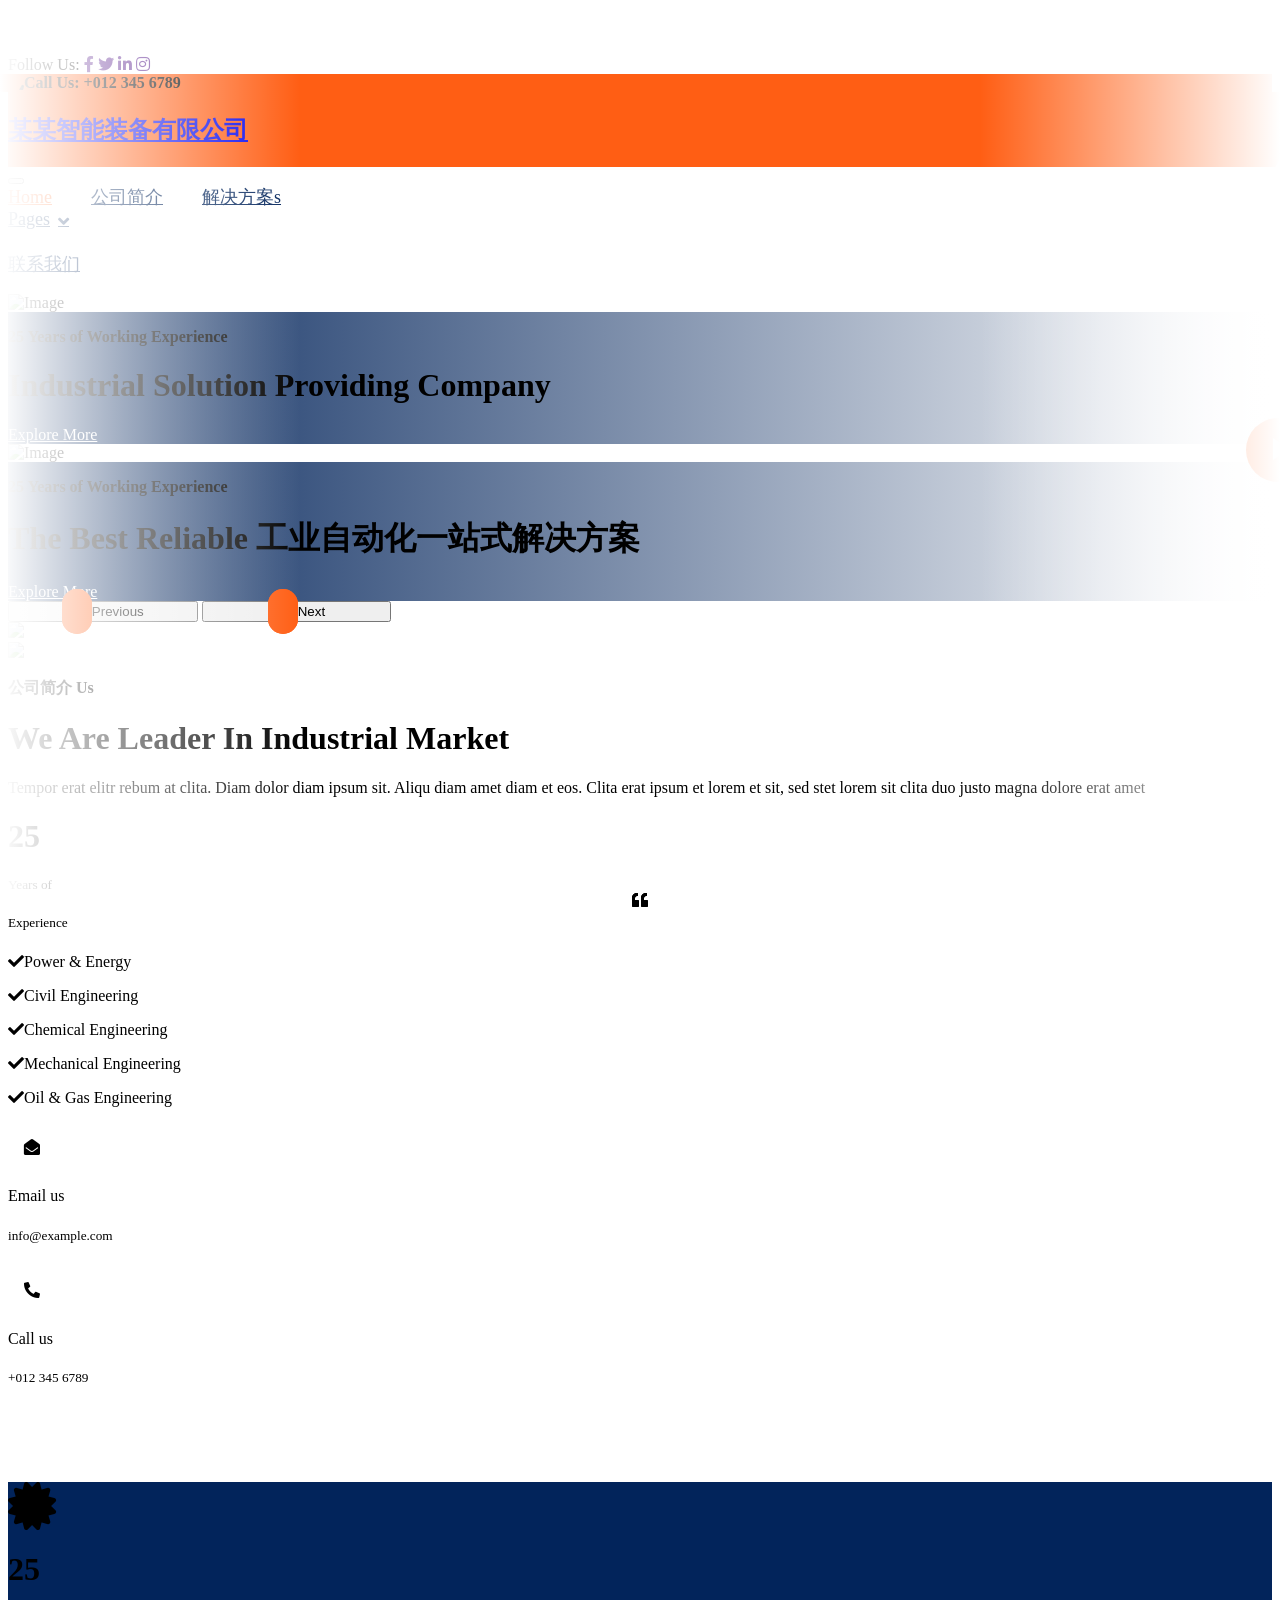
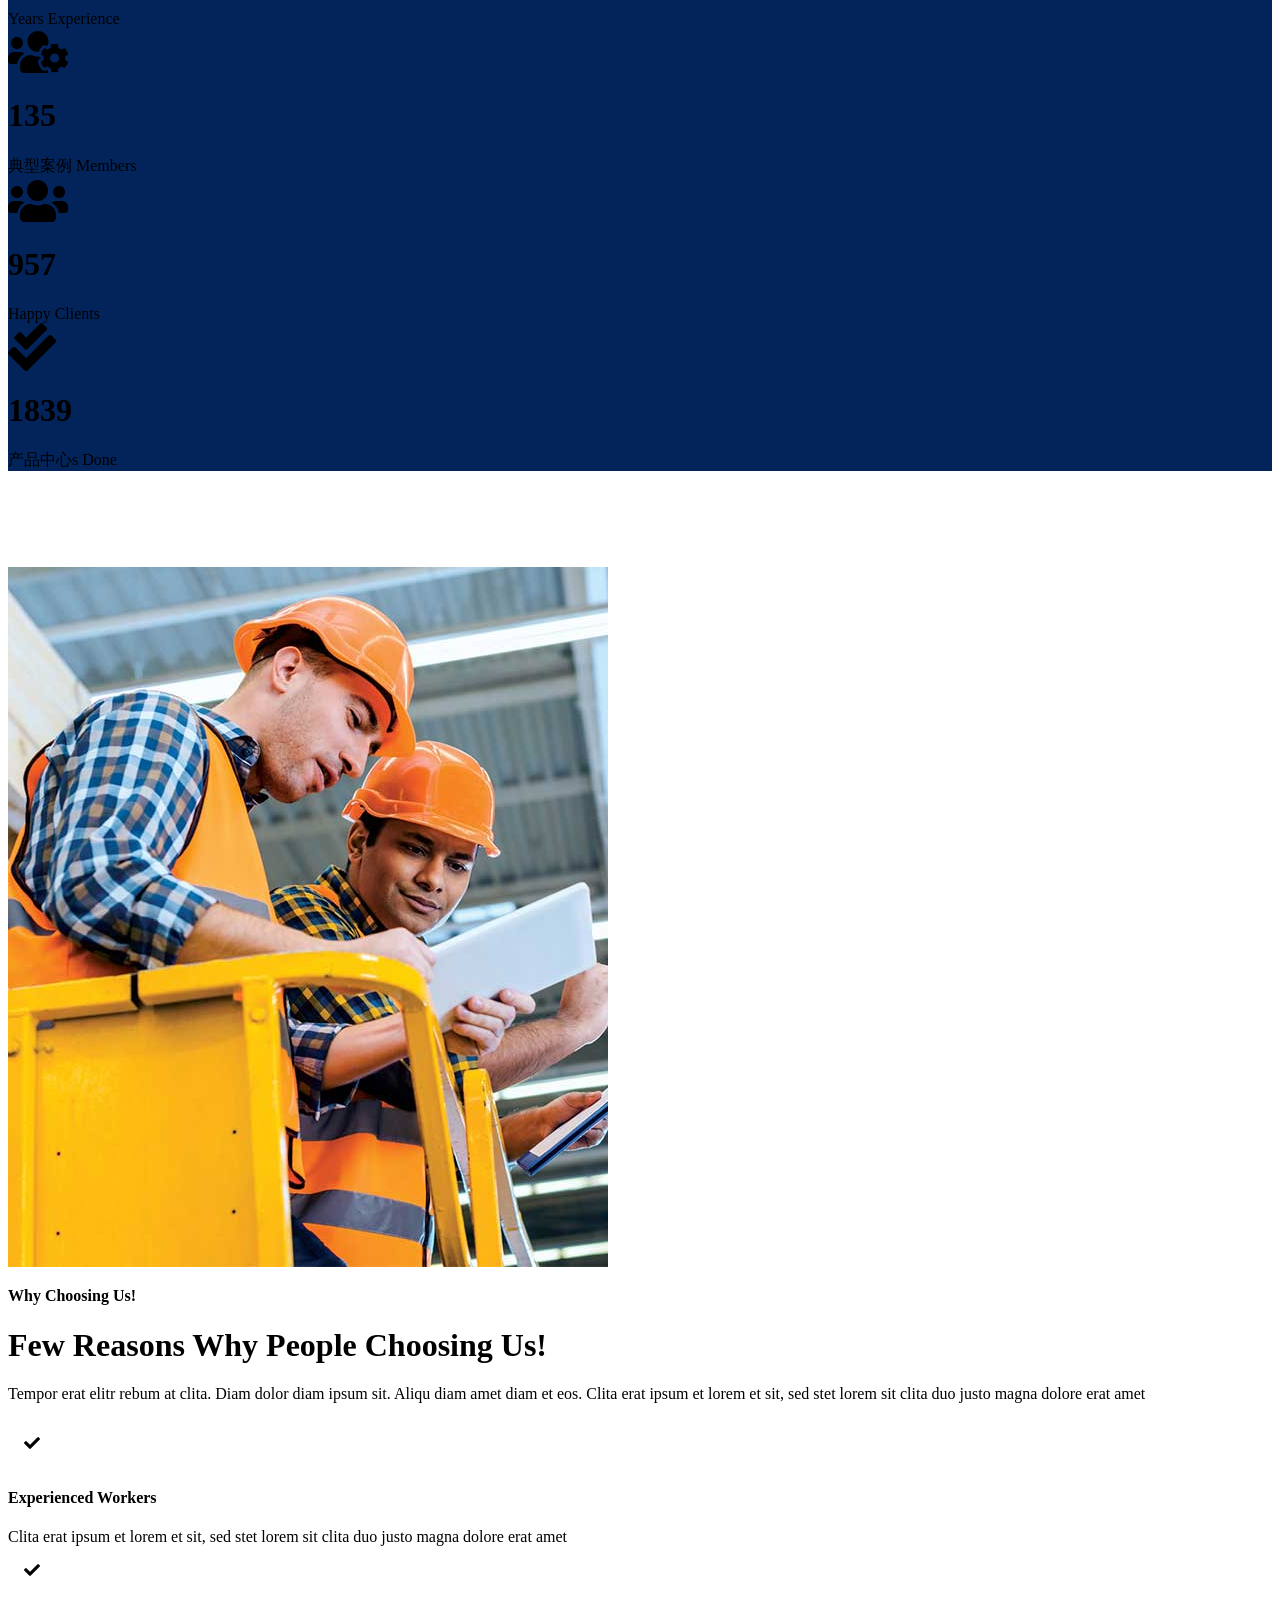
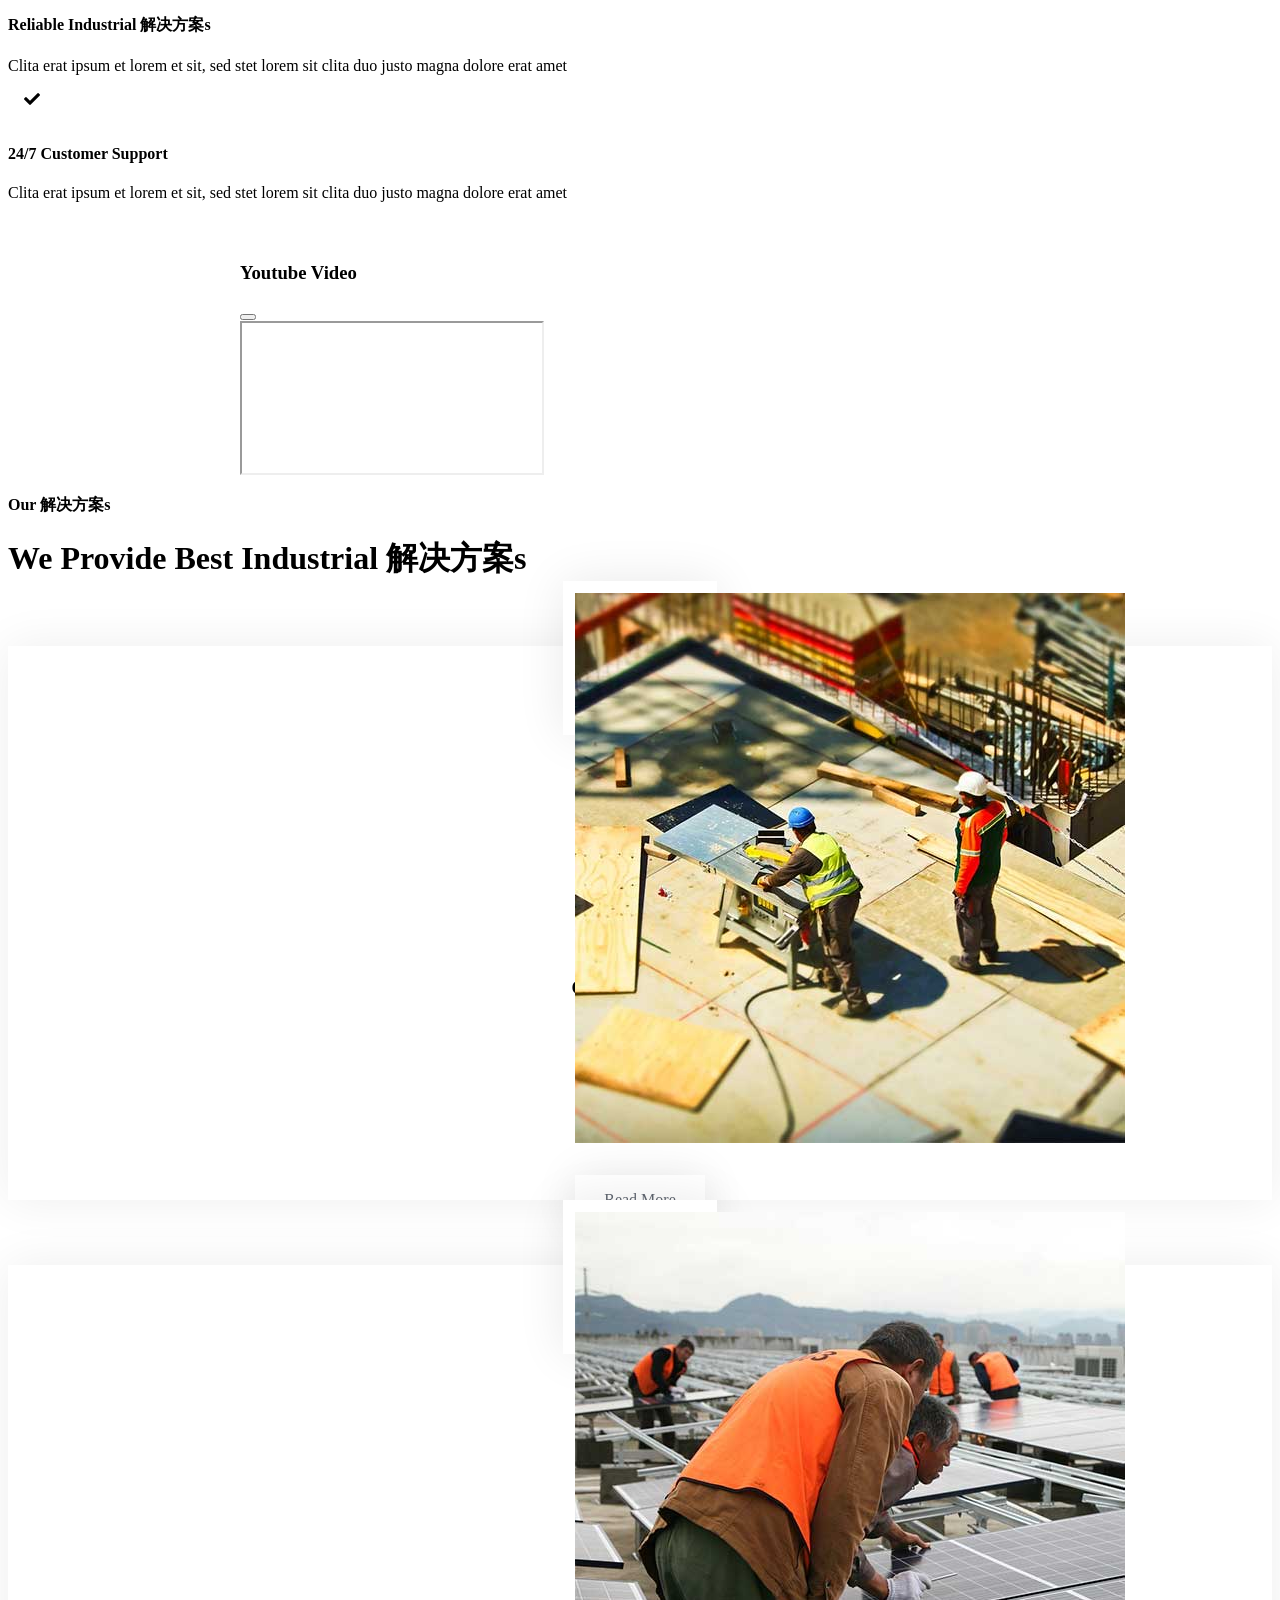
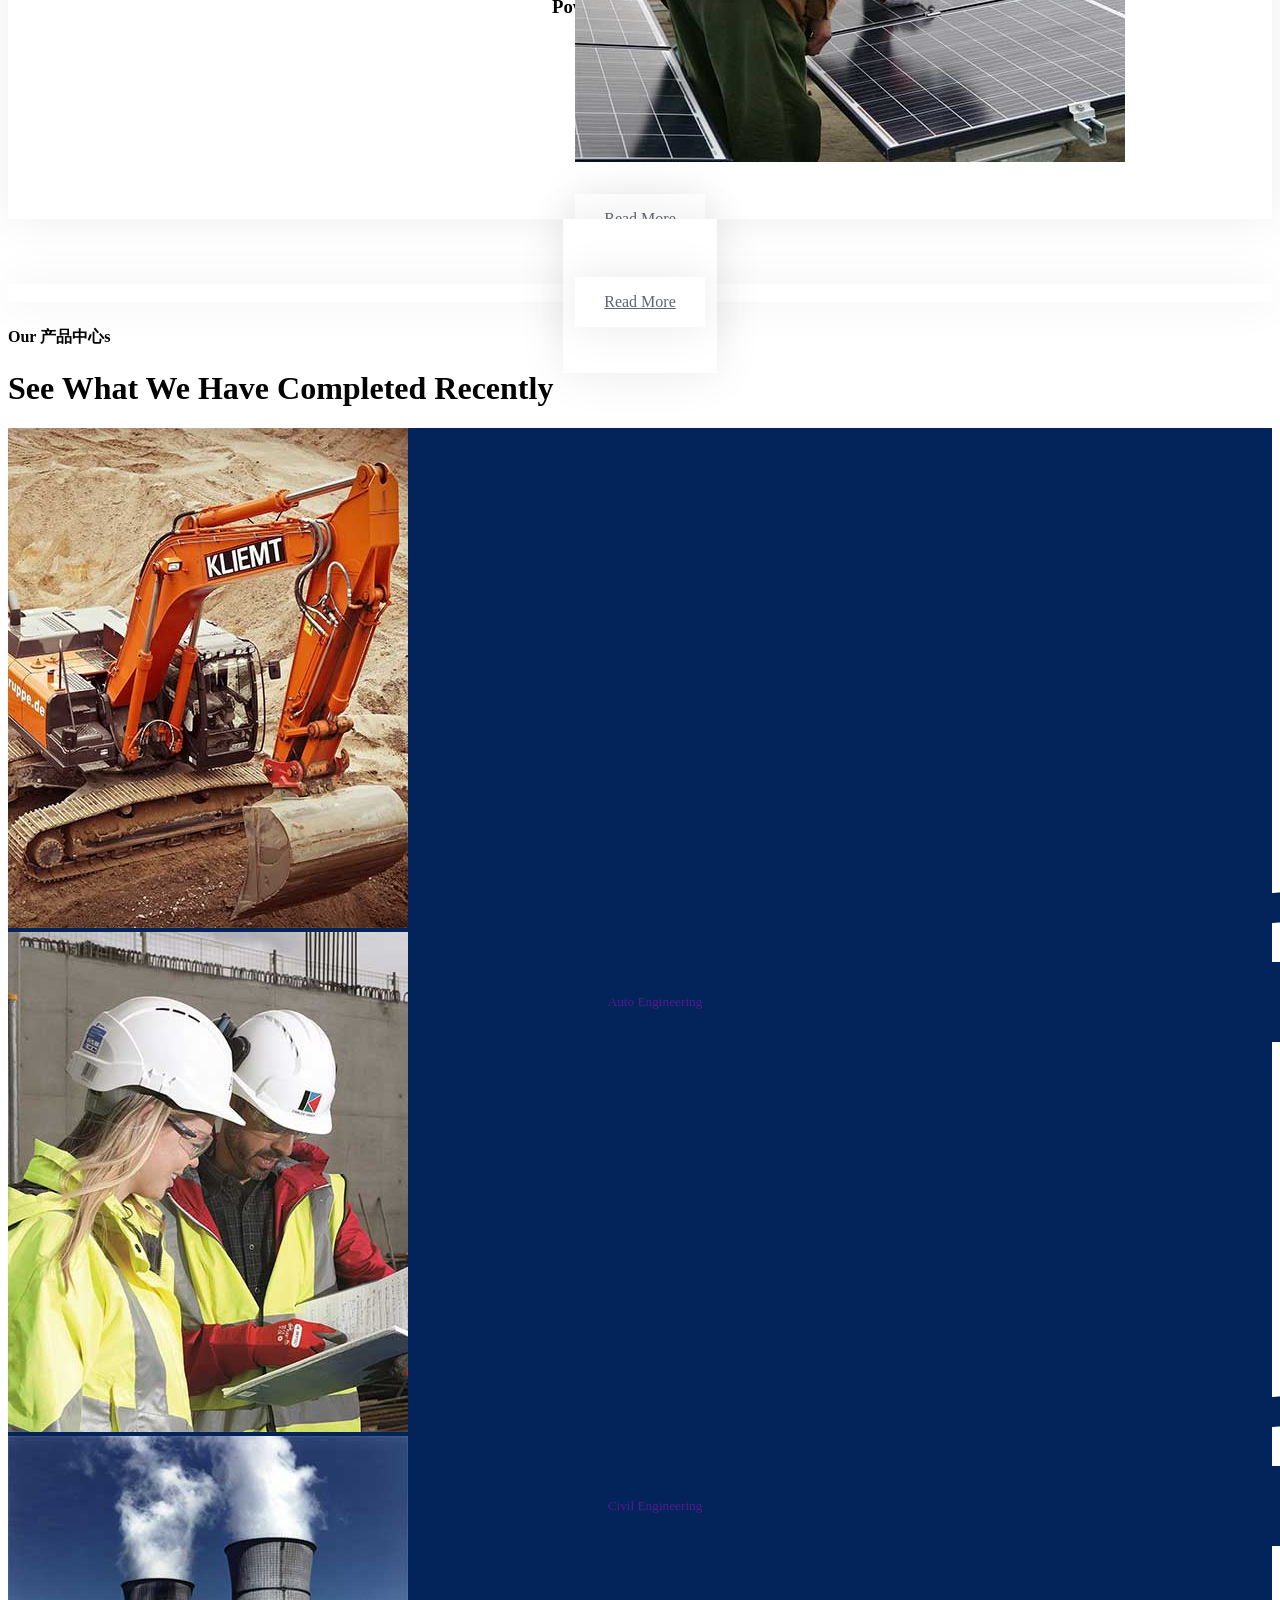
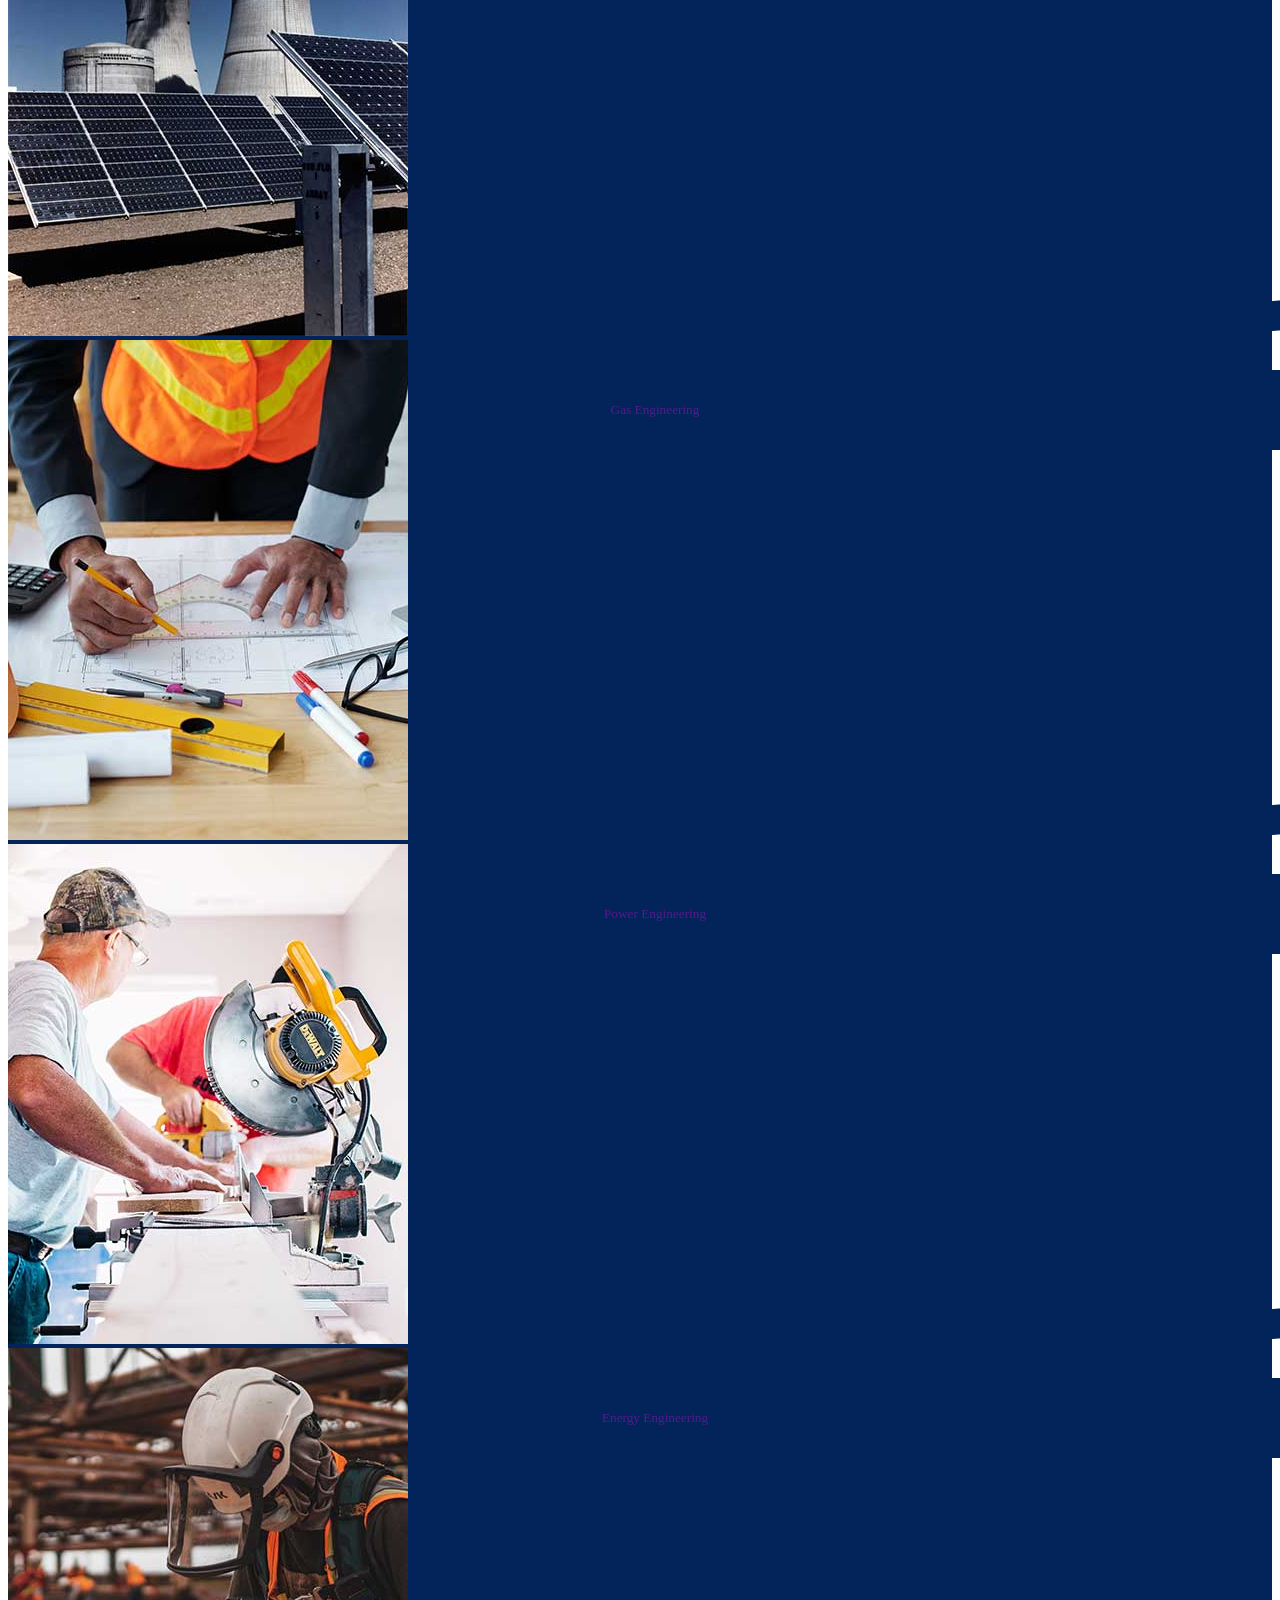
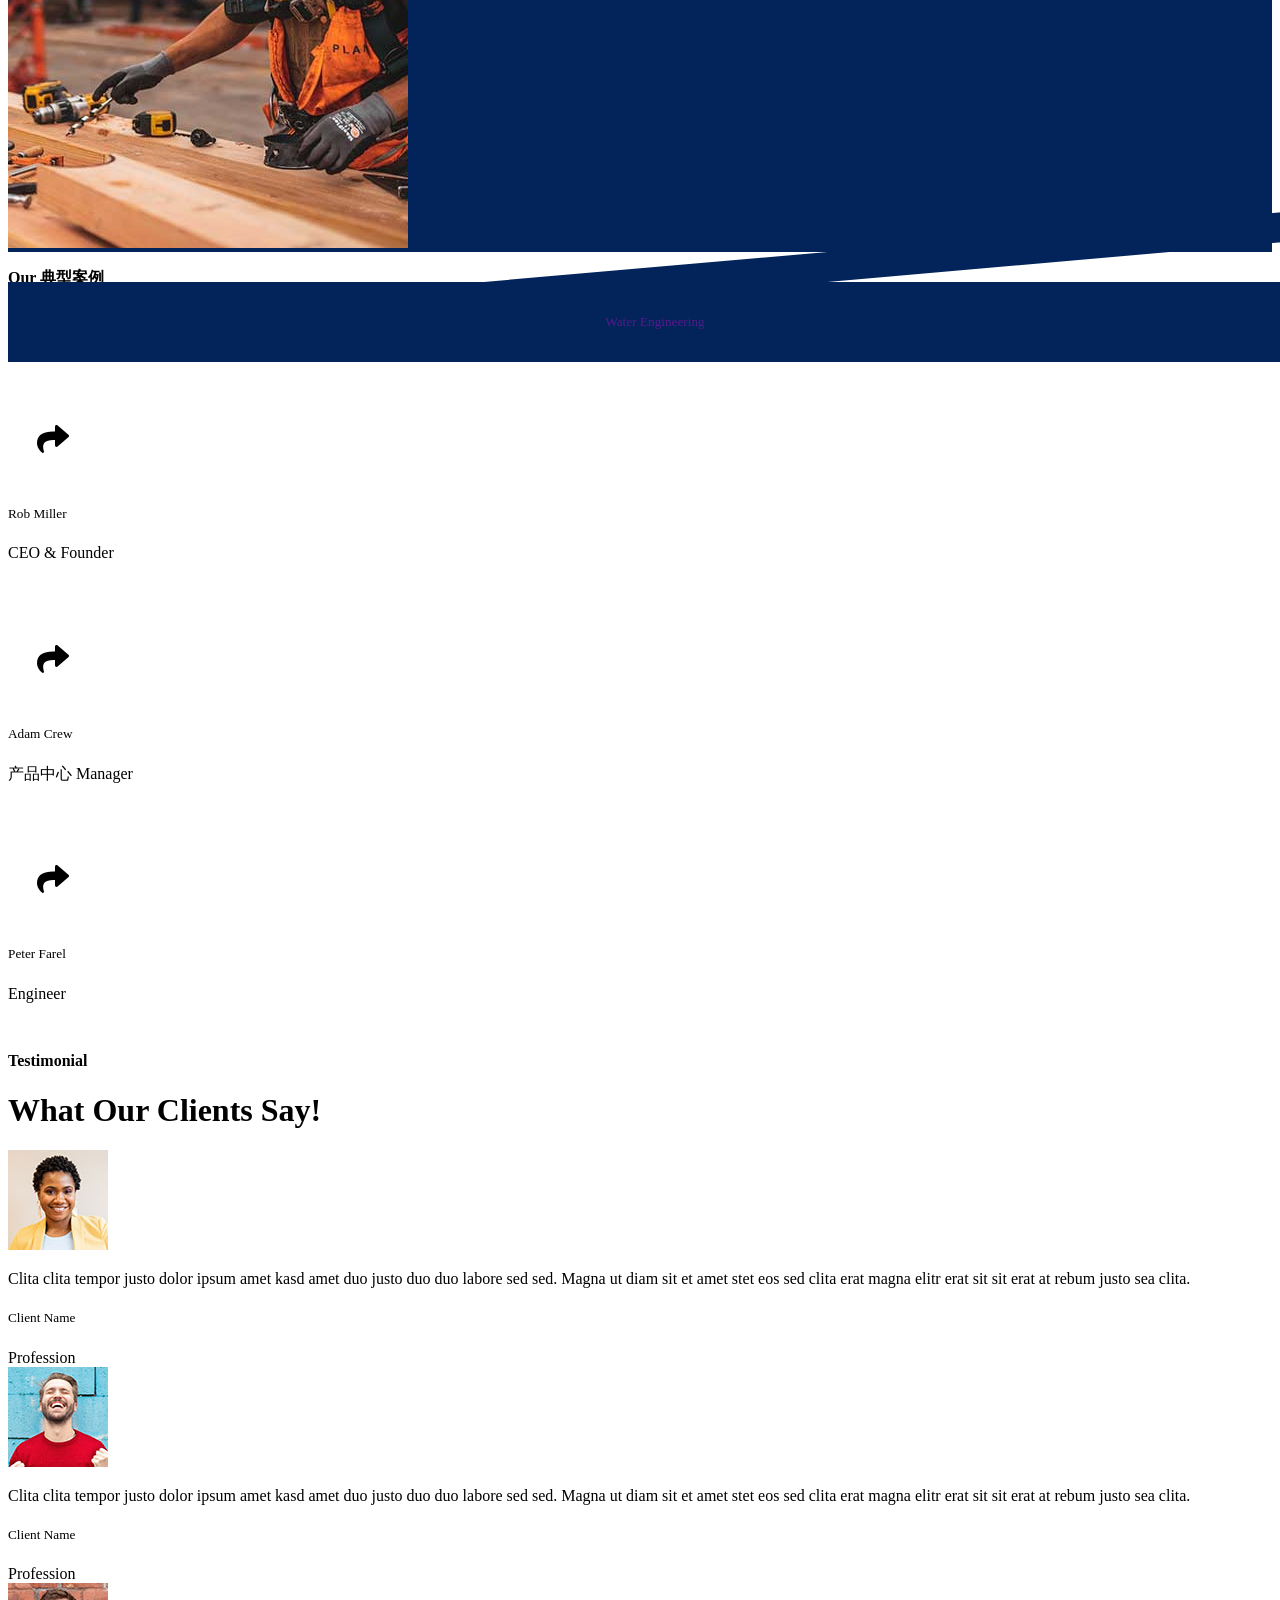
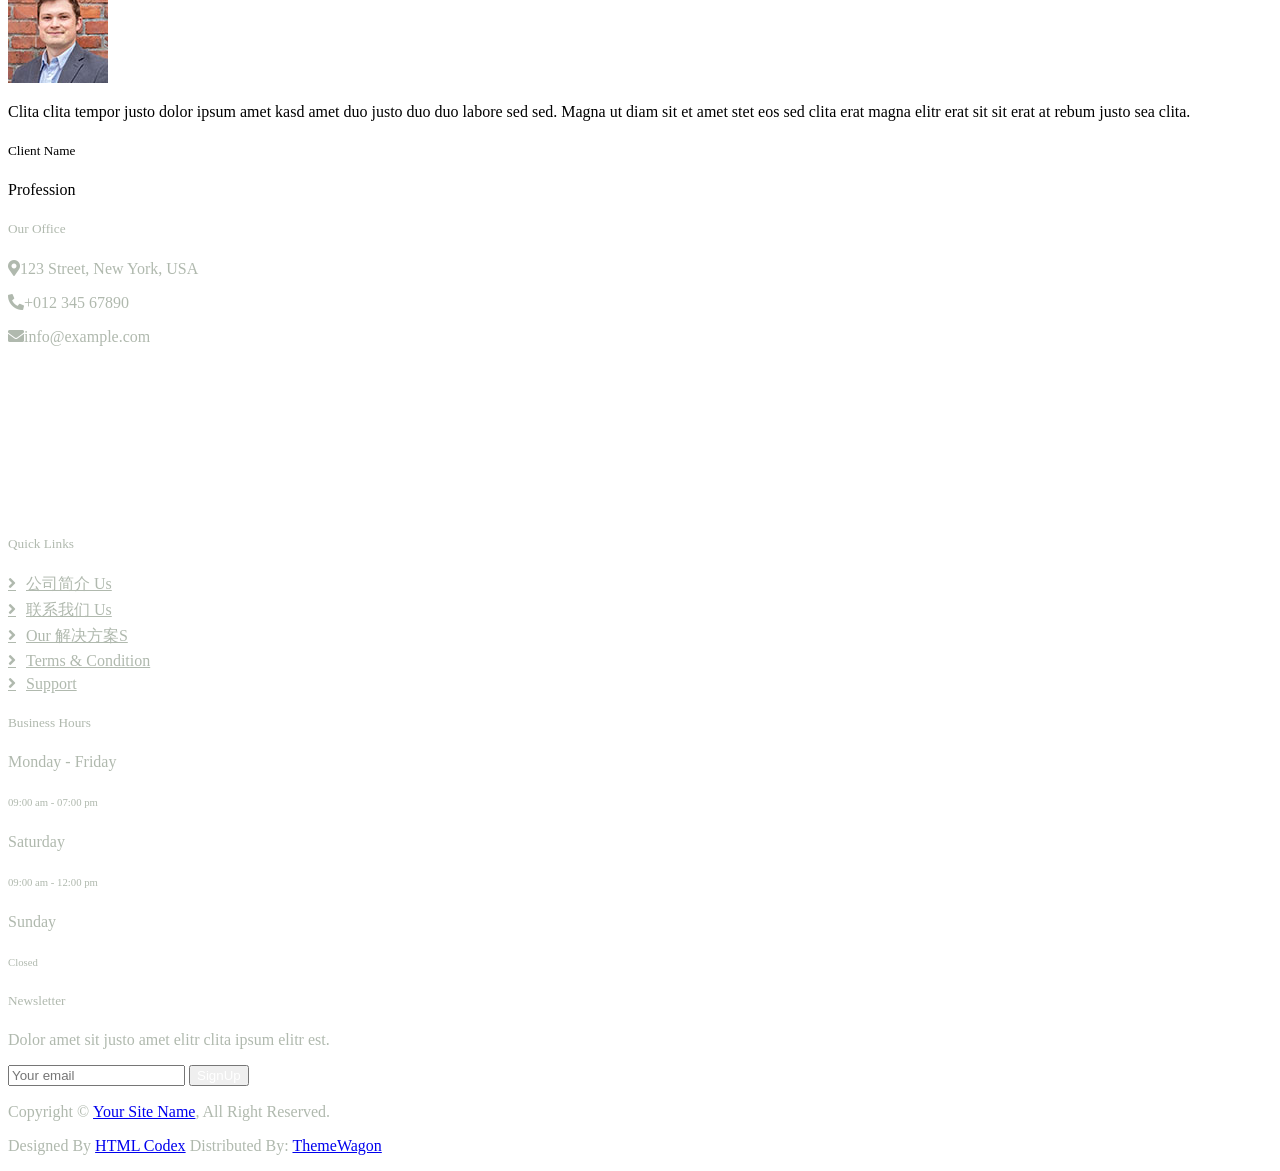
==== index.html @ e623e1fd "commit" ====
<!DOCTYPE html>
<html lang="en">

<head>
    <meta charset="utf-8">
    <title>某某智能装备有限公司 - Industrial HTML Template</title>
    <meta content="width=device-width, initial-scale=1.0" name="viewport">
    <meta content="" name="keywords">
    <meta content="" name="description">

    <!-- Favicon -->
    <link href="img/favicon.ico" rel="icon">

    <!-- Google Web Fonts -->
    <link rel="preconnect" href="https://fonts.googleapis.com">
    <link rel="preconnect" href="https://fonts.gstatic.com" crossorigin>
    <link
        href="https://fonts.googleapis.com/css2?family=Open+Sans:wght@400;500;600&family=Rubik:wght@500;600;700&display=swap"
        rel="stylesheet">

    <!-- Icon Font Stylesheet -->
    <link href="https://cdnjs.cloudflare.com/ajax/libs/font-awesome/5.10.0/css/all.min.css" rel="stylesheet">
    <link href="https://cdn.jsdelivr.net/npm/bootstrap-icons@1.4.1/font/bootstrap-icons.css" rel="stylesheet">

    <!-- Libraries Stylesheet -->
    <link href="lib/animate/animate.min.css" rel="stylesheet">
    <link href="lib/owlcarousel/assets/owl.carousel.min.css" rel="stylesheet">

    <!-- Customized Bootstrap Stylesheet -->
    <link href="css/bootstrap.min.css" rel="stylesheet">

    <!-- Template Stylesheet -->
    <link href="css/style.css" rel="stylesheet">
</head>

<body>
    <!-- Spinner Start -->
    <div id="spinner"
        class="show bg-white position-fixed translate-middle w-100 vh-100 top-50 start-50 d-flex align-items-center justify-content-center">
        <div class="spinner-border text-primary" role="status" style="width: 3rem; height: 3rem;"></div>
    </div>
    <!-- Spinner End -->


    <!-- Topbar Start -->
    <div class="container-fluid bg-dark px-0">
        <div class="row g-0 d-none d-lg-flex">
            <div class="col-lg-6 ps-5 text-start">
                <div class="h-100 d-inline-flex align-items-center text-white">
                    <span>Follow Us:</span>
                    <a class="btn btn-link text-light" href=""><i class="fab fa-facebook-f"></i></a>
                    <a class="btn btn-link text-light" href=""><i class="fab fa-twitter"></i></a>
                    <a class="btn btn-link text-light" href=""><i class="fab fa-linkedin-in"></i></a>
                    <a class="btn btn-link text-light" href=""><i class="fab fa-instagram"></i></a>
                </div>
            </div>
            <div class="col-lg-6 text-end">
                <div class="h-100 topbar-right d-inline-flex align-items-center text-white py-2 px-5">
                    <span class="fs-5 fw-bold me-2"><i class="fa fa-phone-alt me-2"></i>Call Us:</span>
                    <span class="fs-5 fw-bold">+012 345 6789</span>
                </div>
            </div>
        </div>
    </div>
    <!-- Topbar End -->


    <!-- Navbar Start -->
    <nav class="navbar navbar-expand-lg bg-white navbar-light sticky-top py-0 pe-5">
        <a href="index.html" class="navbar-brand ps-5 me-0">
            <h1 class="text-white m-0">某某智能装备有限公司</h1>
        </a>
        <button type="button" class="navbar-toggler me-0" data-bs-toggle="collapse" data-bs-target="#navbarCollapse">
            <span class="navbar-toggler-icon"></span>
        </button>
        <div class="collapse navbar-collapse" id="navbarCollapse">
            <div class="navbar-nav ms-auto p-4 p-lg-0">
                <a href="index.html" class="nav-item nav-link active">Home</a>
                <a href="about.html" class="nav-item nav-link">公司简介</a>
                <a href="service.html" class="nav-item nav-link">解决方案s</a>
                <div class="nav-item dropdown">
                    <a href="#" class="nav-link dropdown-toggle" data-bs-toggle="dropdown">Pages</a>
                    <div class="dropdown-menu bg-light m-0">
                        <a href="project.html" class="dropdown-item">产品中心s</a>
                        <a href="feature.html" class="dropdown-item">企业文化s</a>
                        <a href="team.html" class="dropdown-item">Our 典型案例</a>
                        <a href="testimonial.html" class="dropdown-item">Testimonial</a>
                        <a href="404.html" class="dropdown-item">404 Page</a>
                    </div>
                </div>
                <a href="contact.html" class="nav-item nav-link">联系我们</a>
            </div>
            <a href="" class="btn btn-primary px-3 d-none d-lg-block">Get A Quote</a>
        </div>
    </nav>
    <!-- Navbar End -->


    <!-- Carousel Start -->
    <div class="container-fluid px-0 mb-5">
        <div id="header-carousel" class="carousel slide" data-bs-ride="carousel">
            <div class="carousel-inner">
                <div class="carousel-item active">
                    <img class="w-100" src="img/carousel-1.jpg" alt="Image">
                    <div class="carousel-caption">
                        <div class="container">
                            <div class="row justify-content-center">
                                <div class="col-lg-10 text-start">
                                    <p class="fs-5 fw-medium text-primary text-uppercase animated slideInRight">25 Years
                                        of Working Experience</p>
                                    <h1 class="display-1 text-white mb-5 animated slideInRight">Industrial Solution
                                        Providing Company</h1>
                                    <a href="" class="btn btn-primary py-3 px-5 animated slideInRight">Explore More</a>
                                </div>
                            </div>
                        </div>
                    </div>
                </div>
                <div class="carousel-item">
                    <img class="w-100" src="img/carousel-2.jpg" alt="Image">
                    <div class="carousel-caption">
                        <div class="container">
                            <div class="row justify-content-center">
                                <div class="col-lg-10 text-start">
                                    <p class="fs-5 fw-medium text-primary text-uppercase animated slideInRight">25 Years
                                        of Working Experience</p>
                                    <h1 class="display-1 text-white mb-5 animated slideInRight">The Best Reliable
                                        工业自动化一站式解决方案</h1>
                                    <a href="" class="btn btn-primary py-3 px-5 animated slideInRight">Explore More</a>
                                </div>
                            </div>
                        </div>
                    </div>
                </div>
            </div>
            <button class="carousel-control-prev" type="button" data-bs-target="#header-carousel" data-bs-slide="prev">
                <span class="carousel-control-prev-icon" aria-hidden="true"></span>
                <span class="visually-hidden">Previous</span>
            </button>
            <button class="carousel-control-next" type="button" data-bs-target="#header-carousel" data-bs-slide="next">
                <span class="carousel-control-next-icon" aria-hidden="true"></span>
                <span class="visually-hidden">Next</span>
            </button>
        </div>
    </div>
    <!-- Carousel End -->


    <!-- 公司简介 Start -->
    <div class="container-xxl py-5">
        <div class="container">
            <div class="row g-5">
                <div class="col-lg-6">
                    <div class="row gx-3 h-100">
                        <div class="col-6 align-self-start wow fadeInUp" data-wow-delay="0.1s">
                            <img class="img-fluid" src="img/about-1.jpg">
                        </div>
                        <div class="col-6 align-self-end wow fadeInDown" data-wow-delay="0.1s">
                            <img class="img-fluid" src="img/about-2.jpg">
                        </div>
                    </div>
                </div>
                <div class="col-lg-6 wow fadeIn" data-wow-delay="0.5s">
                    <p class="fw-medium text-uppercase text-primary mb-2">公司简介 Us</p>
                    <h1 class="display-5 mb-4">We Are Leader In Industrial Market</h1>
                    <p class="mb-4">Tempor erat elitr rebum at clita. Diam dolor diam ipsum sit. Aliqu diam amet diam et
                        eos. Clita erat ipsum et lorem et sit, sed stet lorem sit clita duo justo magna dolore erat amet
                    </p>
                    <div class="d-flex align-items-center mb-4">
                        <div class="flex-shrink-0 bg-primary p-4">
                            <h1 class="display-2">25</h1>
                            <h5 class="text-white">Years of</h5>
                            <h5 class="text-white">Experience</h5>
                        </div>
                        <div class="ms-4">
                            <p><i class="fa fa-check text-primary me-2"></i>Power & Energy</p>
                            <p><i class="fa fa-check text-primary me-2"></i>Civil Engineering</p>
                            <p><i class="fa fa-check text-primary me-2"></i>Chemical Engineering</p>
                            <p><i class="fa fa-check text-primary me-2"></i>Mechanical Engineering</p>
                            <p class="mb-0"><i class="fa fa-check text-primary me-2"></i>Oil & Gas Engineering</p>
                        </div>
                    </div>
                    <div class="row pt-2">
                        <div class="col-sm-6">
                            <div class="d-flex align-items-center">
                                <div class="flex-shrink-0 btn-lg-square rounded-circle bg-primary">
                                    <i class="fa fa-envelope-open text-white"></i>
                                </div>
                                <div class="ms-3">
                                    <p class="mb-2">Email us</p>
                                    <h5 class="mb-0">info@example.com</h5>
                                </div>
                            </div>
                        </div>
                        <div class="col-sm-6">
                            <div class="d-flex align-items-center">
                                <div class="flex-shrink-0 btn-lg-square rounded-circle bg-primary">
                                    <i class="fa fa-phone-alt text-white"></i>
                                </div>
                                <div class="ms-3">
                                    <p class="mb-2">Call us</p>
                                    <h5 class="mb-0">+012 345 6789</h5>
                                </div>
                            </div>
                        </div>
                    </div>
                </div>
            </div>
        </div>
    </div>
    <!-- 公司简介 End -->


    <!-- Facts Start -->
    <div class="container-fluid facts my-5 p-5">
        <div class="row g-5">
            <div class="col-md-6 col-xl-3 wow fadeIn" data-wow-delay="0.1s">
                <div class="text-center border p-5">
                    <i class="fa fa-certificate fa-3x text-white mb-3"></i>
                    <h1 class="display-2 text-primary mb-0" data-toggle="counter-up">25</h1>
                    <span class="fs-5 fw-semi-bold text-white">Years Experience</span>
                </div>
            </div>
            <div class="col-md-6 col-xl-3 wow fadeIn" data-wow-delay="0.3s">
                <div class="text-center border p-5">
                    <i class="fa fa-users-cog fa-3x text-white mb-3"></i>
                    <h1 class="display-2 text-primary mb-0" data-toggle="counter-up">135</h1>
                    <span class="fs-5 fw-semi-bold text-white">典型案例 Members</span>
                </div>
            </div>
            <div class="col-md-6 col-xl-3 wow fadeIn" data-wow-delay="0.5s">
                <div class="text-center border p-5">
                    <i class="fa fa-users fa-3x text-white mb-3"></i>
                    <h1 class="display-2 text-primary mb-0" data-toggle="counter-up">957</h1>
                    <span class="fs-5 fw-semi-bold text-white">Happy Clients</span>
                </div>
            </div>
            <div class="col-md-6 col-xl-3 wow fadeIn" data-wow-delay="0.7s">
                <div class="text-center border p-5">
                    <i class="fa fa-check-double fa-3x text-white mb-3"></i>
                    <h1 class="display-2 text-primary mb-0" data-toggle="counter-up">1839</h1>
                    <span class="fs-5 fw-semi-bold text-white">产品中心s Done</span>
                </div>
            </div>
        </div>
    </div>
    <!-- Facts End -->


    <!-- 企业文化s Start -->
    <div class="container-xxl py-5">
        <div class="container">
            <div class="row g-5 align-items-center">
                <div class="col-lg-6 wow fadeInUp" data-wow-delay="0.1s">
                    <div class="position-relative me-lg-4">
                        <img class="img-fluid w-100" src="img/feature.jpg" alt="">
                        <span
                            class="position-absolute top-50 start-100 translate-middle bg-white rounded-circle d-none d-lg-block"
                            style="width: 120px; height: 120px;"></span>
                        <button type="button" class="btn-play" data-bs-toggle="modal"
                            data-src="https://www.youtube.com/embed/DWRcNpR6Kdc" data-bs-target="#videoModal">
                            <span></span>
                        </button>
                    </div>
                </div>
                <div class="col-lg-6 wow fadeInUp" data-wow-delay="0.5s">
                    <p class="fw-medium text-uppercase text-primary mb-2">Why Choosing Us!</p>
                    <h1 class="display-5 mb-4">Few Reasons Why People Choosing Us!</h1>
                    <p class="mb-4">Tempor erat elitr rebum at clita. Diam dolor diam ipsum sit. Aliqu diam amet diam et
                        eos. Clita erat ipsum et lorem et sit, sed stet lorem sit clita duo justo magna dolore erat amet
                    </p>
                    <div class="row gy-4">
                        <div class="col-12">
                            <div class="d-flex">
                                <div class="flex-shrink-0 btn-lg-square rounded-circle bg-primary">
                                    <i class="fa fa-check text-white"></i>
                                </div>
                                <div class="ms-4">
                                    <h4>Experienced Workers</h4>
                                    <span>Clita erat ipsum et lorem et sit, sed stet lorem sit clita duo justo magna
                                        dolore erat amet</span>
                                </div>
                            </div>
                        </div>
                        <div class="col-12">
                            <div class="d-flex">
                                <div class="flex-shrink-0 btn-lg-square rounded-circle bg-primary">
                                    <i class="fa fa-check text-white"></i>
                                </div>
                                <div class="ms-4">
                                    <h4>Reliable Industrial 解决方案s</h4>
                                    <span>Clita erat ipsum et lorem et sit, sed stet lorem sit clita duo justo magna
                                        dolore erat amet</span>
                                </div>
                            </div>
                        </div>
                        <div class="col-12">
                            <div class="d-flex">
                                <div class="flex-shrink-0 btn-lg-square rounded-circle bg-primary">
                                    <i class="fa fa-check text-white"></i>
                                </div>
                                <div class="ms-4">
                                    <h4>24/7 Customer Support</h4>
                                    <span>Clita erat ipsum et lorem et sit, sed stet lorem sit clita duo justo magna
                                        dolore erat amet</span>
                                </div>
                            </div>
                        </div>
                    </div>
                </div>
            </div>
        </div>
    </div>
    <!-- 企业文化s End -->


    <!-- Video Modal Start -->
    <div class="modal modal-video fade" id="videoModal" tabindex="-1" aria-labelledby="exampleModalLabel"
        aria-hidden="true">
        <div class="modal-dialog">
            <div class="modal-content rounded-0">
                <div class="modal-header">
                    <h3 class="modal-title" id="exampleModalLabel">Youtube Video</h3>
                    <button type="button" class="btn-close" data-bs-dismiss="modal" aria-label="Close"></button>
                </div>
                <div class="modal-body">
                    <!-- 16:9 aspect ratio -->
                    <div class="ratio ratio-16x9">
                        <iframe class="embed-responsive-item" src="" id="video" allowfullscreen
                            allowscriptaccess="always" allow="autoplay"></iframe>
                    </div>
                </div>
            </div>
        </div>
    </div>
    <!-- Video Modal End -->


    <!-- 解决方案 Start -->
    <div class="container-xxl py-5">
        <div class="container">
            <div class="text-center mx-auto pb-4 wow fadeInUp" data-wow-delay="0.1s" style="max-width: 600px;">
                <p class="fw-medium text-uppercase text-primary mb-2">Our 解决方案s</p>
                <h1 class="display-5 mb-4">We Provide Best Industrial 解决方案s</h1>
            </div>
            <div class="row gy-5 gx-4">
                <div class="col-md-6 col-lg-4 wow fadeInUp" data-wow-delay="0.1s">
                    <div class="service-item">
                        <img class="img-fluid" src="img/service-1.jpg" alt="">
                        <div class="service-img">
                            <img class="img-fluid" src="img/service-1.jpg" alt="">
                        </div>
                        <div class="service-detail">
                            <div class="service-title">
                                <hr class="w-25">
                                <h3 class="mb-0">Civil & Gas Engineering</h3>
                                <hr class="w-25">
                            </div>
                            <div class="service-text">
                                <p class="text-white mb-0">Erat ipsum justo amet duo et elitr dolor, est duo duo eos
                                    lorem sed diam stet diam sed stet.</p>
                            </div>
                        </div>
                        <a class="btn btn-light" href="">Read More</a>
                    </div>
                </div>
                <div class="col-md-6 col-lg-4 wow fadeInUp" data-wow-delay="0.3s">
                    <div class="service-item">
                        <img class="img-fluid" src="img/service-2.jpg" alt="">
                        <div class="service-img">
                            <img class="img-fluid" src="img/service-2.jpg" alt="">
                        </div>
                        <div class="service-detail">
                            <div class="service-title">
                                <hr class="w-25">
                                <h3 class="mb-0">Power & Energy Engineering</h3>
                                <hr class="w-25">
                            </div>
                            <div class="service-text">
                                <p class="text-white mb-0">Erat ipsum justo amet duo et elitr dolor, est duo duo eos
                                    lorem sed diam stet diam sed stet.</p>
                            </div>
                        </div>
                        <a class="btn btn-light" href="">Read More</a>
                    </div>
                </div>
                <div class="col-md-6 col-lg-4 wow fadeInUp" data-wow-delay="0.5s">
                    <div class="service-item">
                        <img class="img-fluid" src="img/service-3.jpg" alt="">
                        <div class="service-img">
                            <img class="img-fluid" src="img/service-3.jpg" alt="">
                        </div>
                        <div class="service-detail">
                            <div class="service-title">
                                <hr class="w-25">
                                <h3 class="mb-0">Plumbing & Water Treatment</h3>
                                <hr class="w-25">
                            </div>
                            <div class="service-text">
                                <p class="text-white mb-0">Erat ipsum justo amet duo et elitr dolor, est duo duo eos
                                    lorem sed diam stet diam sed stet.</p>
                            </div>
                        </div>
                        <a class="btn btn-light" href="">Read More</a>
                    </div>
                </div>
            </div>
        </div>
    </div>
    <!-- 解决方案 End -->


    <!-- 产品中心 Start -->
    <div class="container-fluid bg-dark pt-5 my-5 px-0">
        <div class="text-center mx-auto mt-5 wow fadeIn" data-wow-delay="0.1s" style="max-width: 600px;">
            <p class="fw-medium text-uppercase text-primary mb-2">Our 产品中心s</p>
            <h1 class="display-5 text-white mb-5">See What We Have Completed Recently</h1>
        </div>
        <div class="owl-carousel project-carousel wow fadeIn" data-wow-delay="0.1s">
            <a class="project-item" href="">
                <img class="img-fluid" src="img/project-1.jpg" alt="">
                <div class="project-title">
                    <h5 class="text-primary mb-0">Auto Engineering</h5>
                </div>
            </a>
            <a class="project-item" href="">
                <img class="img-fluid" src="img/project-2.jpg" alt="">
                <div class="project-title">
                    <h5 class="text-primary mb-0">Civil Engineering</h5>
                </div>
            </a>
            <a class="project-item" href="">
                <img class="img-fluid" src="img/project-3.jpg" alt="">
                <div class="project-title">
                    <h5 class="text-primary mb-0">Gas Engineering</h5>
                </div>
            </a>
            <a class="project-item" href="">
                <img class="img-fluid" src="img/project-4.jpg" alt="">
                <div class="project-title">
                    <h5 class="text-primary mb-0">Power Engineering</h5>
                </div>
            </a>
            <a class="project-item" href="">
                <img class="img-fluid" src="img/project-5.jpg" alt="">
                <div class="project-title">
                    <h5 class="text-primary mb-0">Energy Engineering</h5>
                </div>
            </a>
            <a class="project-item" href="">
                <img class="img-fluid" src="img/project-6.jpg" alt="">
                <div class="project-title">
                    <h5 class="text-primary mb-0">Water Engineering</h5>
                </div>
            </a>
        </div>
    </div>
    <!-- 产品中心 End -->


    <!-- 典型案例 Start -->
    <div class="container-xxl py-5">
        <div class="container">
            <div class="text-center mx-auto wow fadeInUp" data-wow-delay="0.1s" style="max-width: 600px;">
                <p class="fw-medium text-uppercase text-primary mb-2">Our 典型案例</p>
                <h1 class="display-5 mb-5">Dedicated 典型案例 Members</h1>
            </div>
            <div class="row g-4">
                <div class="col-lg-4 col-md-6 wow fadeInUp" data-wow-delay="0.1s">
                    <div class="team-item">
                        <img class="img-fluid" src="img/team-1.jpg" alt="">
                        <div class="d-flex">
                            <div class="flex-shrink-0 btn-square bg-primary" style="width: 90px; height: 90px;">
                                <i class="fa fa-2x fa-share text-white"></i>
                            </div>
                            <div class="position-relative overflow-hidden bg-light d-flex flex-column justify-content-center w-100 ps-4"
                                style="height: 90px;">
                                <h5>Rob Miller</h5>
                                <span class="text-primary">CEO & Founder</span>
                                <div class="team-social">
                                    <a class="btn btn-square btn-dark rounded-circle mx-1" href=""><i
                                            class="fab fa-facebook-f"></i></a>
                                    <a class="btn btn-square btn-dark rounded-circle mx-1" href=""><i
                                            class="fab fa-twitter"></i></a>
                                    <a class="btn btn-square btn-dark rounded-circle mx-1" href=""><i
                                            class="fab fa-instagram"></i></a>
                                </div>
                            </div>
                        </div>
                    </div>
                </div>
                <div class="col-lg-4 col-md-6 wow fadeInUp" data-wow-delay="0.3s">
                    <div class="team-item">
                        <img class="img-fluid" src="img/team-2.jpg" alt="">
                        <div class="d-flex">
                            <div class="flex-shrink-0 btn-square bg-primary" style="width: 90px; height: 90px;">
                                <i class="fa fa-2x fa-share text-white"></i>
                            </div>
                            <div class="position-relative overflow-hidden bg-light d-flex flex-column justify-content-center w-100 ps-4"
                                style="height: 90px;">
                                <h5>Adam Crew</h5>
                                <span class="text-primary">产品中心 Manager</span>
                                <div class="team-social">
                                    <a class="btn btn-square btn-dark rounded-circle mx-1" href=""><i
                                            class="fab fa-facebook-f"></i></a>
                                    <a class="btn btn-square btn-dark rounded-circle mx-1" href=""><i
                                            class="fab fa-twitter"></i></a>
                                    <a class="btn btn-square btn-dark rounded-circle mx-1" href=""><i
                                            class="fab fa-instagram"></i></a>
                                </div>
                            </div>
                        </div>
                    </div>
                </div>
                <div class="col-lg-4 col-md-6 wow fadeInUp" data-wow-delay="0.5s">
                    <div class="team-item">
                        <img class="img-fluid" src="img/team-3.jpg" alt="">
                        <div class="d-flex">
                            <div class="flex-shrink-0 btn-square bg-primary" style="width: 90px; height: 90px;">
                                <i class="fa fa-2x fa-share text-white"></i>
                            </div>
                            <div class="position-relative overflow-hidden bg-light d-flex flex-column justify-content-center w-100 ps-4"
                                style="height: 90px;">
                                <h5>Peter Farel</h5>
                                <span class="text-primary">Engineer</span>
                                <div class="team-social">
                                    <a class="btn btn-square btn-dark rounded-circle mx-1" href=""><i
                                            class="fab fa-facebook-f"></i></a>
                                    <a class="btn btn-square btn-dark rounded-circle mx-1" href=""><i
                                            class="fab fa-twitter"></i></a>
                                    <a class="btn btn-square btn-dark rounded-circle mx-1" href=""><i
                                            class="fab fa-instagram"></i></a>
                                </div>
                            </div>
                        </div>
                    </div>
                </div>
            </div>
        </div>
    </div>
    <!-- 典型案例 End -->


    <!-- Testimonial Start -->
    <div class="container-xxl py-5">
        <div class="container">
            <div class="text-center mx-auto wow fadeInUp" data-wow-delay="0.1s" style="max-width: 600px;">
                <p class="fw-medium text-uppercase text-primary mb-2">Testimonial</p>
                <h1 class="display-5 mb-5">What Our Clients Say!</h1>
            </div>
            <div class="owl-carousel testimonial-carousel wow fadeInUp" data-wow-delay="0.1s">
                <div class="testimonial-item text-center">
                    <div class="testimonial-img position-relative">
                        <img class="img-fluid rounded-circle mx-auto mb-5" src="img/testimonial-1.jpg">
                        <div class="btn-square bg-primary rounded-circle">
                            <i class="fa fa-quote-left text-white"></i>
                        </div>
                    </div>
                    <div class="testimonial-text text-center rounded p-4">
                        <p>Clita clita tempor justo dolor ipsum amet kasd amet duo justo duo duo labore sed sed. Magna
                            ut diam sit et amet stet eos sed clita erat magna elitr erat sit sit erat at rebum justo sea
                            clita.</p>
                        <h5 class="mb-1">Client Name</h5>
                        <span class="fst-italic">Profession</span>
                    </div>
                </div>
                <div class="testimonial-item text-center">
                    <div class="testimonial-img position-relative">
                        <img class="img-fluid rounded-circle mx-auto mb-5" src="img/testimonial-2.jpg">
                        <div class="btn-square bg-primary rounded-circle">
                            <i class="fa fa-quote-left text-white"></i>
                        </div>
                    </div>
                    <div class="testimonial-text text-center rounded p-4">
                        <p>Clita clita tempor justo dolor ipsum amet kasd amet duo justo duo duo labore sed sed. Magna
                            ut diam sit et amet stet eos sed clita erat magna elitr erat sit sit erat at rebum justo sea
                            clita.</p>
                        <h5 class="mb-1">Client Name</h5>
                        <span class="fst-italic">Profession</span>
                    </div>
                </div>
                <div class="testimonial-item text-center">
                    <div class="testimonial-img position-relative">
                        <img class="img-fluid rounded-circle mx-auto mb-5" src="img/testimonial-3.jpg">
                        <div class="btn-square bg-primary rounded-circle">
                            <i class="fa fa-quote-left text-white"></i>
                        </div>
                    </div>
                    <div class="testimonial-text text-center rounded p-4">
                        <p>Clita clita tempor justo dolor ipsum amet kasd amet duo justo duo duo labore sed sed. Magna
                            ut diam sit et amet stet eos sed clita erat magna elitr erat sit sit erat at rebum justo sea
                            clita.</p>
                        <h5 class="mb-1">Client Name</h5>
                        <span class="fst-italic">Profession</span>
                    </div>
                </div>
            </div>
        </div>
    </div>
    <!-- Testimonial End -->


    <!-- Footer Start -->
    <div class="container-fluid bg-dark footer mt-5 py-5 wow fadeIn" data-wow-delay="0.1s">
        <div class="container py-5">
            <div class="row g-5">
                <div class="col-lg-3 col-md-6">
                    <h5 class="text-white mb-4">Our Office</h5>
                    <p class="mb-2"><i class="fa fa-map-marker-alt me-3"></i>123 Street, New York, USA</p>
                    <p class="mb-2"><i class="fa fa-phone-alt me-3"></i>+012 345 67890</p>
                    <p class="mb-2"><i class="fa fa-envelope me-3"></i>info@example.com</p>
                    <div class="d-flex pt-3">
                        <a class="btn btn-square btn-primary rounded-circle me-2" href=""><i
                                class="fab fa-twitter"></i></a>
                        <a class="btn btn-square btn-primary rounded-circle me-2" href=""><i
                                class="fab fa-facebook-f"></i></a>
                        <a class="btn btn-square btn-primary rounded-circle me-2" href=""><i
                                class="fab fa-youtube"></i></a>
                        <a class="btn btn-square btn-primary rounded-circle me-2" href=""><i
                                class="fab fa-linkedin-in"></i></a>
                    </div>
                </div>
                <div class="col-lg-3 col-md-6">
                    <h5 class="text-white mb-4">Quick Links</h5>
                    <a class="btn btn-link" href="">公司简介 Us</a>
                    <a class="btn btn-link" href="">联系我们 Us</a>
                    <a class="btn btn-link" href="">Our 解决方案s</a>
                    <a class="btn btn-link" href="">Terms & Condition</a>
                    <a class="btn btn-link" href="">Support</a>
                </div>
                <div class="col-lg-3 col-md-6">
                    <h5 class="text-white mb-4">Business Hours</h5>
                    <p class="mb-1">Monday - Friday</p>
                    <h6 class="text-light">09:00 am - 07:00 pm</h6>
                    <p class="mb-1">Saturday</p>
                    <h6 class="text-light">09:00 am - 12:00 pm</h6>
                    <p class="mb-1">Sunday</p>
                    <h6 class="text-light">Closed</h6>
                </div>
                <div class="col-lg-3 col-md-6">
                    <h5 class="text-white mb-4">Newsletter</h5>
                    <p>Dolor amet sit justo amet elitr clita ipsum elitr est.</p>
                    <div class="position-relative w-100">
                        <input class="form-control bg-transparent w-100 py-3 ps-4 pe-5" type="text"
                            placeholder="Your email">
                        <button type="button"
                            class="btn btn-primary py-2 position-absolute top-0 end-0 mt-2 me-2">SignUp</button>
                    </div>
                </div>
            </div>
        </div>
    </div>
    <!-- Footer End -->


    <!-- Copyright Start -->
    <div class="container-fluid copyright bg-dark py-4">
        <div class="container text-center">
            <p class="mb-2">Copyright &copy; <a class="fw-semi-bold" href="#">Your Site Name</a>, All Right Reserved.
            </p>
            <!--/*** This template is free as long as you keep the footer author’s credit link/attribution link/backlink. If you'd like to use the template without the footer author’s credit link/attribution link/backlink, you can purchase the Credit Removal License from "https://htmlcodex.com/credit-removal". Thank you for your support. ***/-->
            <p class="mb-0">Designed By <a class="fw-semi-bold" href="https://htmlcodex.com">HTML Codex</a> Distributed
                By: <a href="https://themewagon.com">ThemeWagon</a> </p>
        </div>
    </div>
    <!-- Copyright End -->


    <!-- Back to Top -->
    <a href="#" class="btn btn-lg btn-primary btn-lg-square rounded-circle back-to-top"><i
            class="bi bi-arrow-up"></i></a>


    <!-- JavaScript Libraries -->
    <script src="https://code.jquery.com/jquery-3.4.1.min.js"></script>
    <script src="https://cdn.jsdelivr.net/npm/bootstrap@5.0.0/dist/js/bootstrap.bundle.min.js"></script>
    <script src="lib/wow/wow.min.js"></script>
    <script src="lib/easing/easing.min.js"></script>
    <script src="lib/waypoints/waypoints.min.js"></script>
    <script src="lib/owlcarousel/owl.carousel.min.js"></script>
    <script src="lib/counterup/counterup.min.js"></script>

    <!-- Template Javascript -->
    <script src="js/main.js"></script>
</body>

</html>
---- css/style.css ----
/********** Template CSS **********/
:root {
    --primary: #FF5E14;
    --secondary: #5F656F;
    --light: #F5F5F5;
    --dark: #02245B;
}

.back-to-top {
    position: fixed;
    display: none;
    right: 30px;
    bottom: 30px;
    z-index: 99;
}

h1,
h2,
.h1,
.h2,
.fw-bold {
    font-weight: 700 !important;
}

h3,
h4,
.h3,
.h4,
.fw-medium {
    font-weight: 600 !important;
}

h5,
h6,
.h5,
.h6,
.fw-semi-bold {
    font-weight: 500 !important;
}


/*** Spinner ***/
#spinner {
    opacity: 0;
    visibility: hidden;
    transition: opacity .5s ease-out, visibility 0s linear .5s;
    z-index: 99999;
}

#spinner.show {
    transition: opacity .5s ease-out, visibility 0s linear 0s;
    visibility: visible;
    opacity: 1;
}


/*** Button ***/
.btn {
    transition: .5s;
    font-weight: 500;
}

.btn-primary,
.btn-outline-primary:hover {
    color: #FFFFFF;
}

.btn-square {
    width: 38px;
    height: 38px;
}

.btn-sm-square {
    width: 32px;
    height: 32px;
}

.btn-lg-square {
    width: 48px;
    height: 48px;
}

.btn-square,
.btn-sm-square,
.btn-lg-square {
    padding: 0;
    display: flex;
    align-items: center;
    justify-content: center;
    font-weight: normal;
}


.topbar-right {
    position: relative;
    background: var(--primary);
}

.topbar-right::before {
    position: absolute;
    content: "";
    width: 30px;
    height: 100%;
    top: 0;
    left: -15px;
    transform: skewX(-30deg);
    background-color: var(--primary);
}


/*** Navbar ***/
.navbar.sticky-top {
    top: -100px;
    transition: .5s;
}

.navbar .navbar-brand {
    position: relative;
    padding-right: 50px;
    height: 75px;
    display: flex;
    align-items: center;
    background: var(--primary);
}

.navbar .navbar-brand::after {
    position: absolute;
    content: "";
    width: 50px;
    height: 100%;
    top: 0;
    right: -25px;
    transform: skewX(-30deg);
    background-color: var(--primary);
}

.navbar .navbar-nav .nav-link {
    margin-right: 35px;
    padding: 20px 0;
    color: var(--dark);
    font-size: 18px;
    font-weight: 500;
    outline: none;
}

.navbar .navbar-nav .nav-link:hover,
.navbar .navbar-nav .nav-link.active {
    color: var(--primary);
}

.navbar .dropdown-toggle::after {
    border: none;
    content: "\f107";
    font-family: "Font Awesome 5 Free";
    font-weight: 900;
    vertical-align: middle;
    margin-left: 8px;
}

@media (max-width: 991.98px) {
    .navbar .navbar-nav .nav-link  {
        margin-right: 0;
        padding: 10px 0;
    }

    .navbar .navbar-nav {
        border-top: 1px solid #EEEEEE;
    }
}

@media (min-width: 992px) {
    .navbar .nav-item .dropdown-menu {
        display: block;
        border: none;
        margin-top: 0;
        top: 150%;
        opacity: 0;
        visibility: hidden;
        transition: .5s;
    }

    .navbar .nav-item:hover .dropdown-menu {
        top: 100%;
        visibility: visible;
        transition: .5s;
        opacity: 1;
    }
}


/*** Header ***/
.carousel-caption {
    top: 0;
    left: 0;
    right: 0;
    bottom: 0;
    display: flex;
    align-items: center;
    background: linear-gradient(to right, rgba(2, 36, 91, 1) 0%, rgba(2, 36, 91, 0) 100%);
    z-index: 1;
}

.carousel-control-prev,
.carousel-control-next {
    width: 15%;
}

.carousel-control-prev-icon,
.carousel-control-next-icon {
    width: 3.5rem;
    height: 3.5rem;
    background-color: var(--primary);
    border: 15px solid var(--primary);
    border-radius: 3.5rem;
}

@media (max-width: 768px) {
    #header-carousel .carousel-item {
        position: relative;
        min-height: 450px;
    }
    
    #header-carousel .carousel-item img {
        position: absolute;
        width: 100%;
        height: 100%;
        object-fit: cover;
    }
}

.page-header {
    background: linear-gradient(to right, rgba(2, 36, 91, 1) 0%, rgba(2, 36, 91, 0) 100%), url(../img/carousel-2.jpg) center center no-repeat;
    background-size: cover;
}

.page-header .breadcrumb-item+.breadcrumb-item::before {
    color: var(--light);
}

.page-header .breadcrumb-item,
.page-header .breadcrumb-item a {
    font-size: 18px;
    color: var(--light);
}


/*** Facts ***/
.facts {
    position: relative;
    margin: 6rem 0;
    background: var(--dark);
}

.facts .border {
    border-color: rgba(255, 255, 255, .1) !important;
}


/*** Features ***/
.btn-play {
    position: absolute;
    top: 50%;
    right: -30px;
    transform: translateY(-50%);
    display: block;
    box-sizing: content-box;
    width: 16px;
    height: 26px;
    border-radius: 100%;
    border: none;
    outline: none !important;
    padding: 18px 20px 20px 28px;
    background: var(--primary);
}

@media (max-width: 992px) {
    .btn-play {
        left: 50%;
        right: auto;
        transform: translate(-50%, -50%);
    }
}

.btn-play:before {
    content: "";
    position: absolute;
    z-index: 0;
    left: 50%;
    top: 50%;
    transform: translateX(-50%) translateY(-50%);
    display: block;
    width: 60px;
    height: 60px;
    background: var(--primary);
    border-radius: 100%;
    animation: pulse-border 1500ms ease-out infinite;
}

.btn-play:after {
    content: "";
    position: absolute;
    z-index: 1;
    left: 50%;
    top: 50%;
    transform: translateX(-50%) translateY(-50%);
    display: block;
    width: 60px;
    height: 60px;
    background: var(--primary);
    border-radius: 100%;
    transition: all 200ms;
}

.btn-play span {
    display: block;
    position: relative;
    z-index: 3;
    width: 0;
    height: 0;
    left: -1px;
    border-left: 16px solid #FFFFFF;
    border-top: 11px solid transparent;
    border-bottom: 11px solid transparent;
}

@keyframes pulse-border {
    0% {
        transform: translateX(-50%) translateY(-50%) translateZ(0) scale(1);
        opacity: 1;
    }

    100% {
        transform: translateX(-50%) translateY(-50%) translateZ(0) scale(2);
        opacity: 0;
    }
}

.modal-video .modal-dialog {
    position: relative;
    max-width: 800px;
    margin: 60px auto 0 auto;
}

.modal-video .modal-body {
    position: relative;
    padding: 0px;
}

.modal-video .close {
    position: absolute;
    width: 30px;
    height: 30px;
    right: 0px;
    top: -30px;
    z-index: 999;
    font-size: 30px;
    font-weight: normal;
    color: #FFFFFF;
    background: #000000;
    opacity: 1;
}


/*** Service ***/
.service-item {
    position: relative;
    margin: 65px 0 25px 0;
    box-shadow: 0 0 45px rgba(0, 0, 0, .07);
}

.service-item .service-img {
    position: absolute;
    padding: 12px;
    width: 130px;
    height: 130px;
    top: -65px;
    left: 50%;
    transform: translateX(-50%);
    background: #FFFFFF;
    box-shadow: 0 0 45px rgba(0, 0, 0, .09);
    z-index: 2;
}

.service-item .service-detail {
    position: absolute;
    width: 100%;
    height: 100%;
    top: 0;
    left: 0;
    overflow: hidden;
    z-index: 1;
}

.service-item .service-title {
    position: absolute;
    padding: 65px 30px 25px 30px;
    width: 100%;
    height: 100%;
    top: 0;
    left: 0;
    display: flex;
    flex-direction: column;
    align-items: center;
    justify-content: center;
    text-align: center;
    background: #FFFFFF;
    transition: .5s;
}

.service-item:hover .service-title {
    top: -100%;
}

.service-item .service-text {
    position: absolute;
    overflow: hidden;
    padding: 65px 30px 25px 30px;
    width: 100%;
    height: 100%;
    top: 100%;
    left: 0;
    display: flex;
    align-items: center;
    text-align: center;
    background: rgba(2, 36, 91, .7);
    transition: .5s;
}

.service-item:hover .service-text {
    top: 0;
}

.service-item .service-text::before {
    position: absolute;
    content: "";
    width: 100%;
    height: 100px;
    top: -100%;
    left: 0;
    transform: skewY(-12deg);
    background: #FFFFFF;
    transition: .5s;
}

.service-item:hover .service-text::before {
    top: -55px;
}

.service-item .btn {
    position: absolute;
    width: 130px;
    height: 50px;
    left: 50%;
    bottom: -25px;
    transform: translateX(-50%);
    display: flex;
    align-items: center;
    justify-content: center;
    color: var(--secondary);
    background: #FFFFFF;
    border: none;
    box-shadow: 0 0 45px rgba(0, 0, 0, .09);
    z-index: 2;
}

.service-item .btn:hover {
    color: #FFFFFF;
    background: var(--primary);
}


/*** Project ***/
.project-carousel {
    position: relative;
    background: var(--dark);
}

.project-item {
    position: relative;
    display: block;
}

.project-item img {
    transition: .5s;
}

.project-item:hover img,
.project-carousel .owl-item.center img {
    margin-top: -60px;
}

.project-item .project-title {
    position: absolute;
    padding: 0 15px;
    width: 100%;
    height: 80px;
    bottom: -110px;
    left: 0;
    display: flex;
    align-items: center;
    justify-content: center;
    text-align: center;
    background: var(--dark);
    transition: .5s;
}

.project-item:hover .project-title,
.project-carousel .owl-item.center .project-title  {
    bottom: -60px;
}

.project-item .project-title::before {
    position: absolute;
    content: "";
    width: 100%;
    height: 30px;
    top: -15px;
    left: 0;
    transform: skewY(-5deg);
    background: var(--dark);
    transition: .5s;
}

.project-carousel .owl-nav {
    position: absolute;
    width: 100%;
    height: 45px;
    top: 50%;
    left: 0;
    transform: translateY(-50%);
    display: flex;
    justify-content: space-between;
    transition: .5s;
    opacity: 0;
    z-index: 1;
}

.project-carousel:hover .owl-nav {
    opacity: 1;
}

.project-carousel .owl-nav .owl-prev,
.project-carousel .owl-nav .owl-next {
    margin: 0 30px;
    width: 45px;
    height: 45px;
    display: flex;
    align-items: center;
    justify-content: center;
    color: #FFFFFF;
    background: var(--primary);
    border-radius: 45px;
    font-size: 22px;
    transition: .5s;
}


/*** Team ***/
.team-item .team-social {
    position: absolute;
    width: 100%;
    height: 100%;
    top: 0;
    left: -100%;
    display: flex;
    align-items: center;
    background: var(--primary);
    transition: .5s;
}

.team-item:hover .team-social {
    left: 0;
}


/*** Testimonial ***/
.testimonial-carousel::before {
    position: absolute;
    content: "";
    top: 0;
    left: 0;
    height: 100%;
    width: 0;
    background: linear-gradient(to right, rgba(255, 255, 255, 1) 0%, rgba(255, 255, 255, 0) 100%);
    z-index: 1;
}

.testimonial-carousel::after {
    position: absolute;
    content: "";
    top: 0;
    right: 0;
    height: 100%;
    width: 0;
    background: linear-gradient(to left, rgba(255, 255, 255, 1) 0%, rgba(255, 255, 255, 0) 100%);
    z-index: 1;
}

@media (min-width: 768px) {
    .testimonial-carousel::before,
    .testimonial-carousel::after {
        width: 200px;
    }
}

@media (min-width: 992px) {
    .testimonial-carousel::before,
    .testimonial-carousel::after {
        width: 300px;
    }
}

.testimonial-carousel .owl-nav {
    position: absolute;
    width: 350px;
    top: 20px;
    left: 50%;
    transform: translateX(-50%);
    display: flex;
    justify-content: space-between;
    opacity: 0;
    transition: .5s;
    z-index: 1;
}

.testimonial-carousel:hover .owl-nav {
    width: 300px;
    opacity: 1;
}

.testimonial-carousel .owl-nav .owl-prev,
.testimonial-carousel .owl-nav .owl-next {
    position: relative;
    color: var(--primary);
    font-size: 45px;
    transition: .5s;
}

.testimonial-carousel .owl-nav .owl-prev:hover,
.testimonial-carousel .owl-nav .owl-next:hover {
    color: var(--dark);
}

.testimonial-carousel .testimonial-img img {
    width: 100px;
    height: 100px;
}

.testimonial-carousel .testimonial-img .btn-square {
    position: absolute;
    bottom: -19px;
    left: 50%;
    transform: translateX(-50%);
}

.testimonial-carousel .owl-item .testimonial-text {
    margin-bottom: 30px;
    box-shadow: 0 0 45px rgba(0, 0, 0, .08);
    transform: scale(.8);
    transition: .5s;
}

.testimonial-carousel .owl-item.center .testimonial-text {
    transform: scale(1);
}


/*** Footer ***/
.footer {
    color: #B0B9AE;
}

.footer .btn.btn-link {
    display: block;
    margin-bottom: 5px;
    padding: 0;
    text-align: left;
    color: #B0B9AE;
    font-weight: normal;
    text-transform: capitalize;
    transition: .3s;
}

.footer .btn.btn-link::before {
    position: relative;
    content: "\f105";
    font-family: "Font Awesome 5 Free";
    font-weight: 900;
    margin-right: 10px;
}

.footer .btn.btn-link:hover {
    color: var(--light);
    letter-spacing: 1px;
    box-shadow: none;
}

.copyright {
    color: #B0B9AE;
    border-top: 1px solid rgba(255, 255, 255, .1);
}
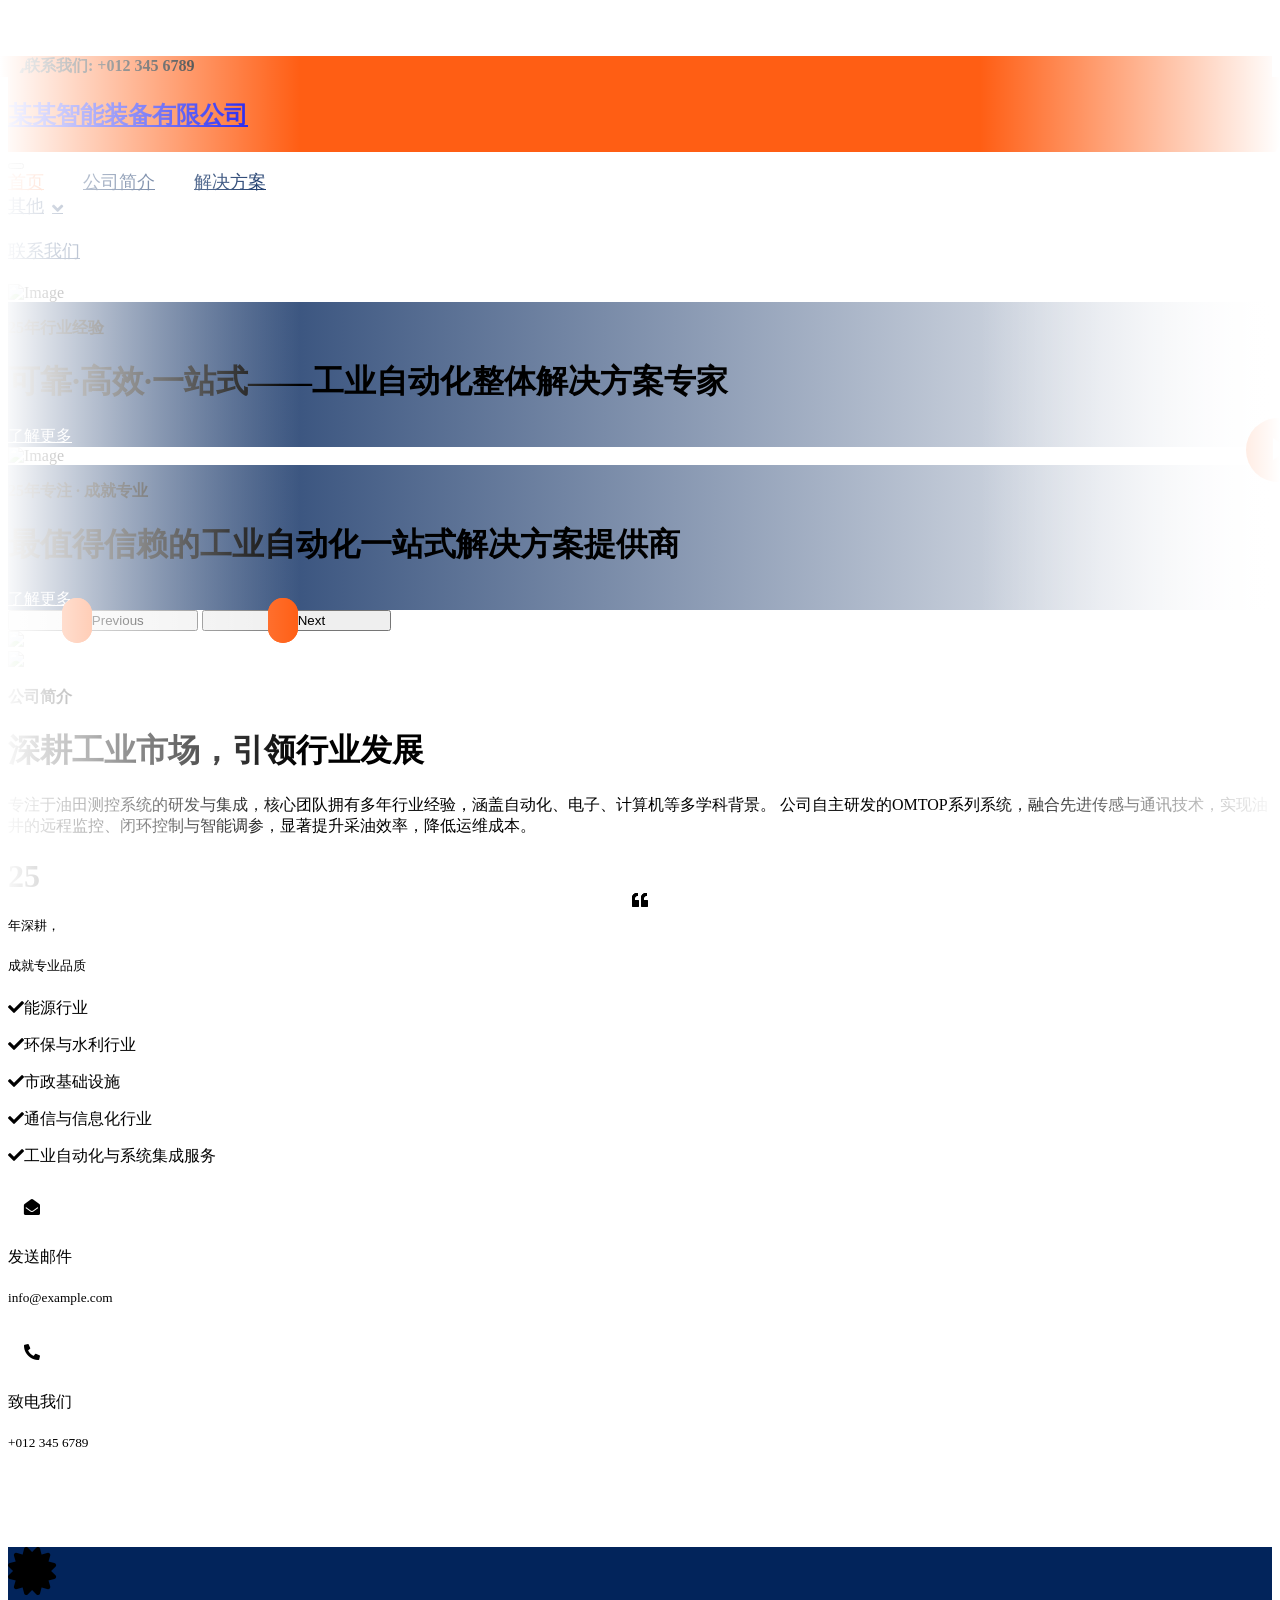
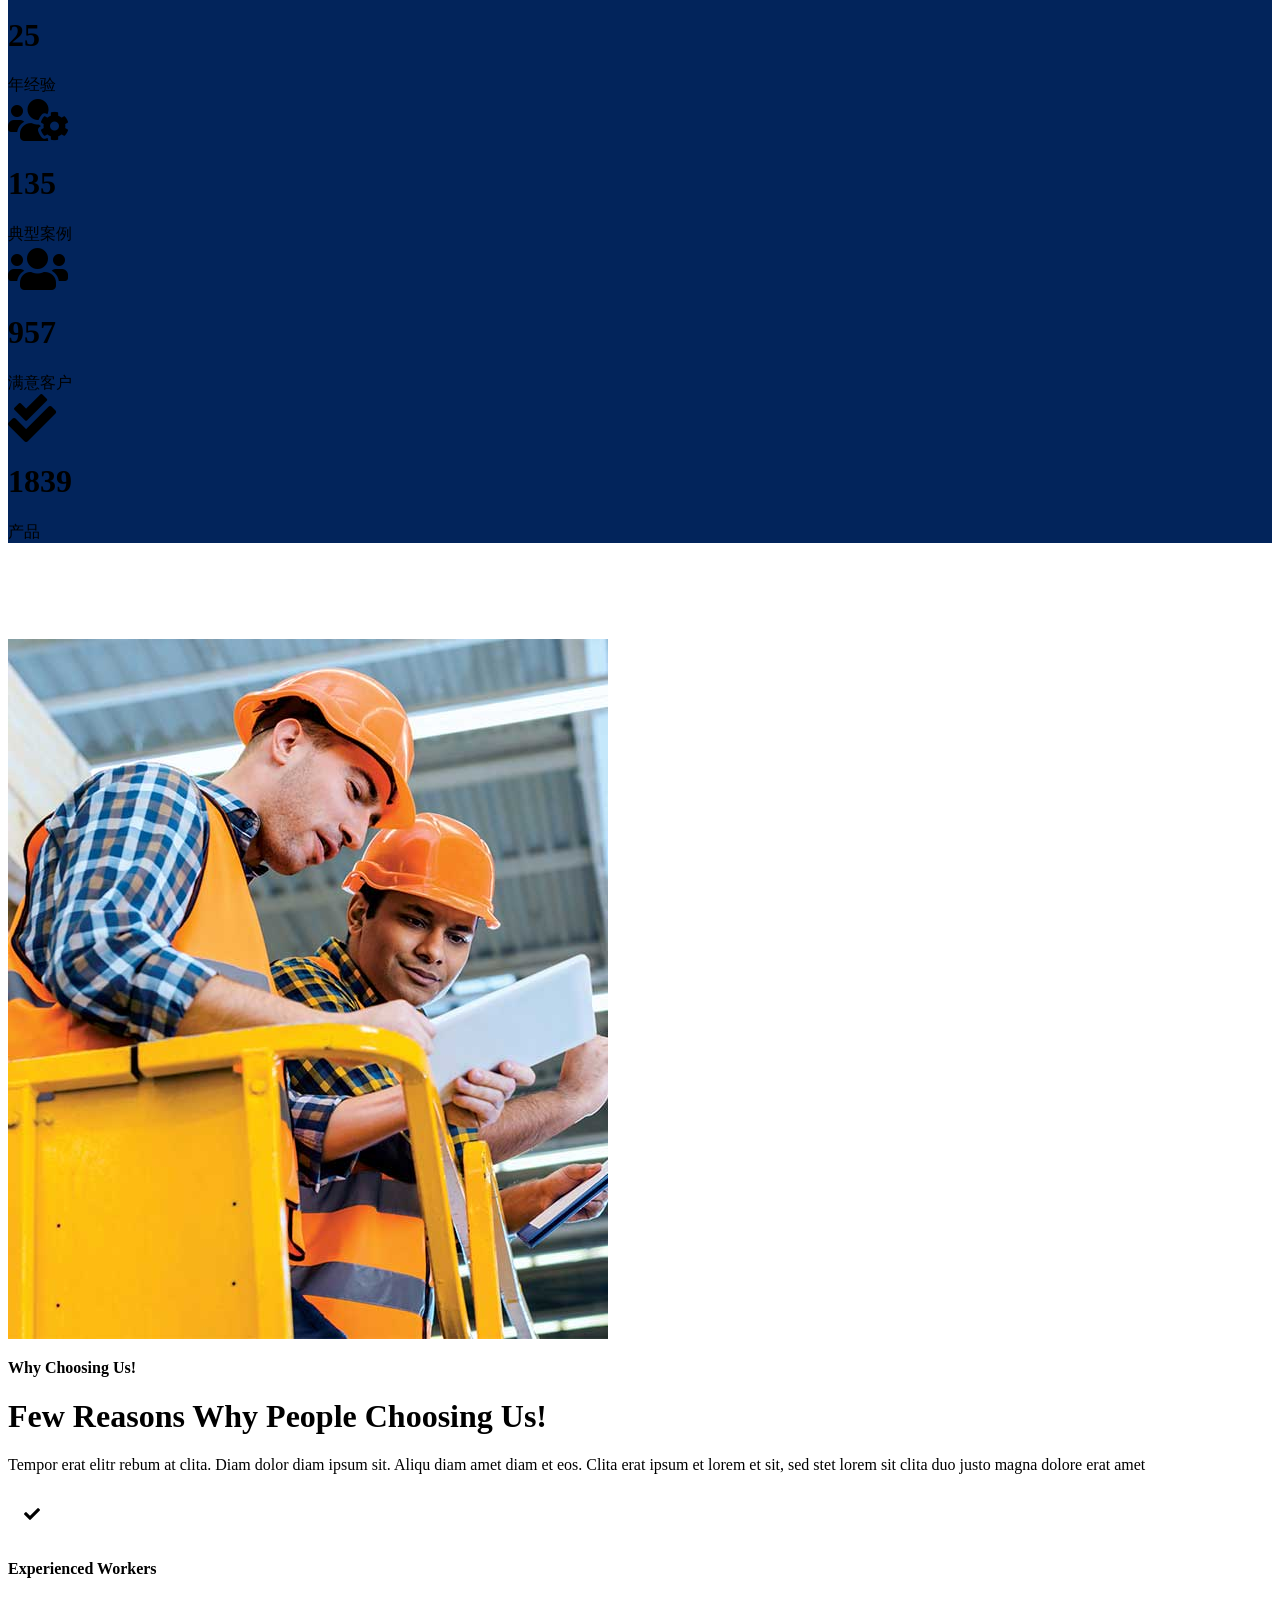
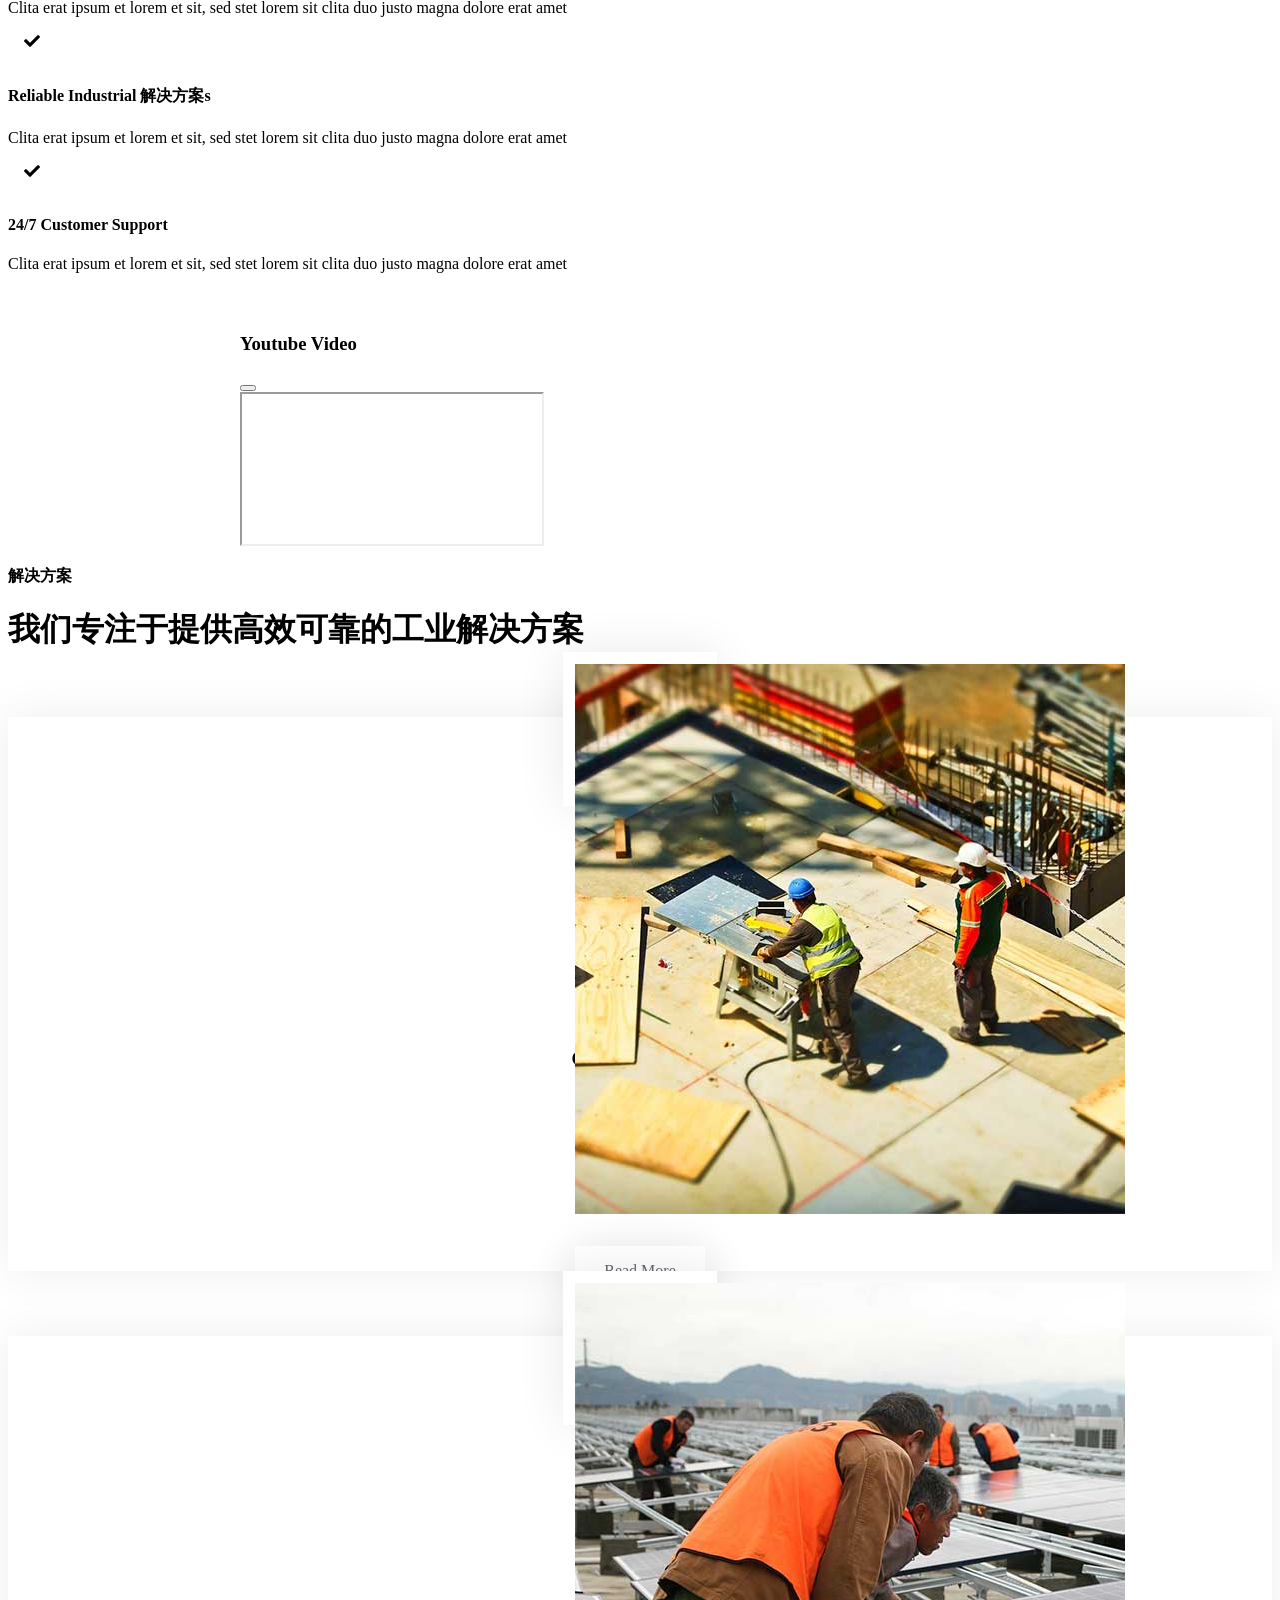
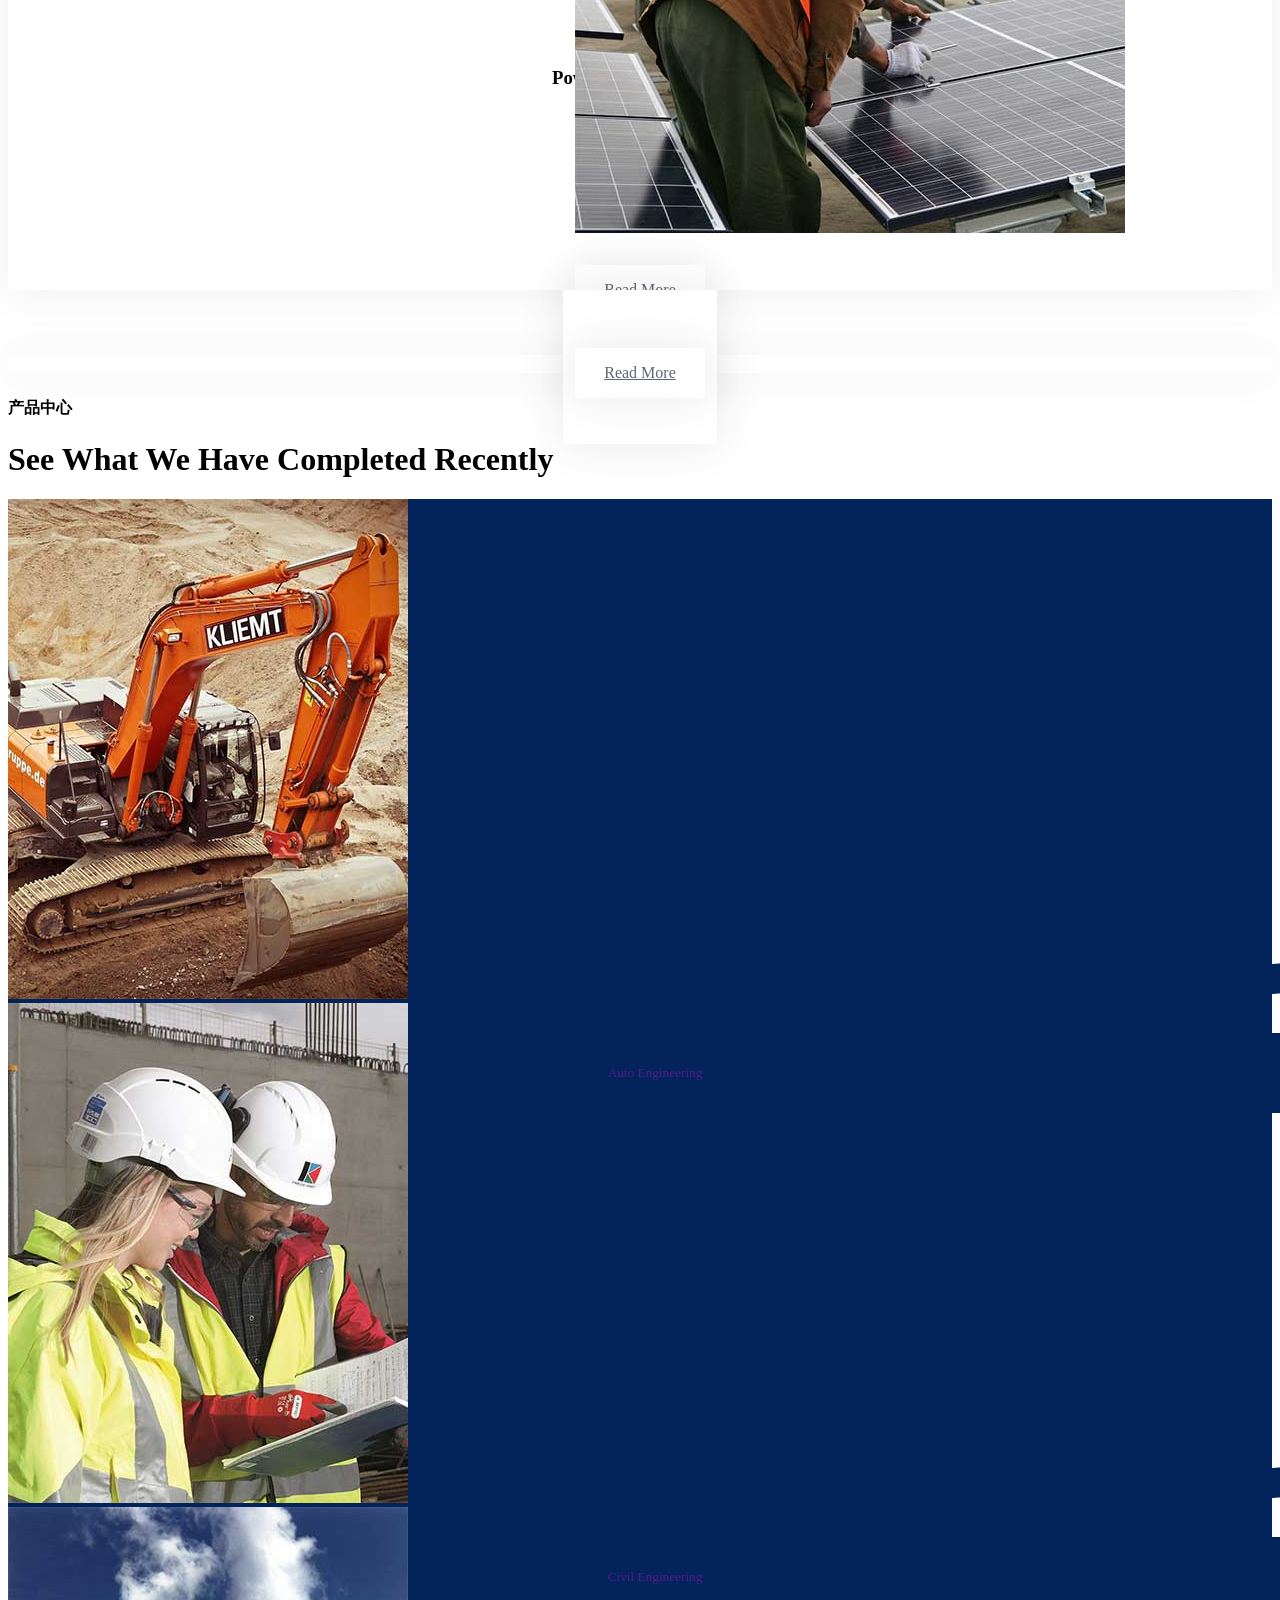
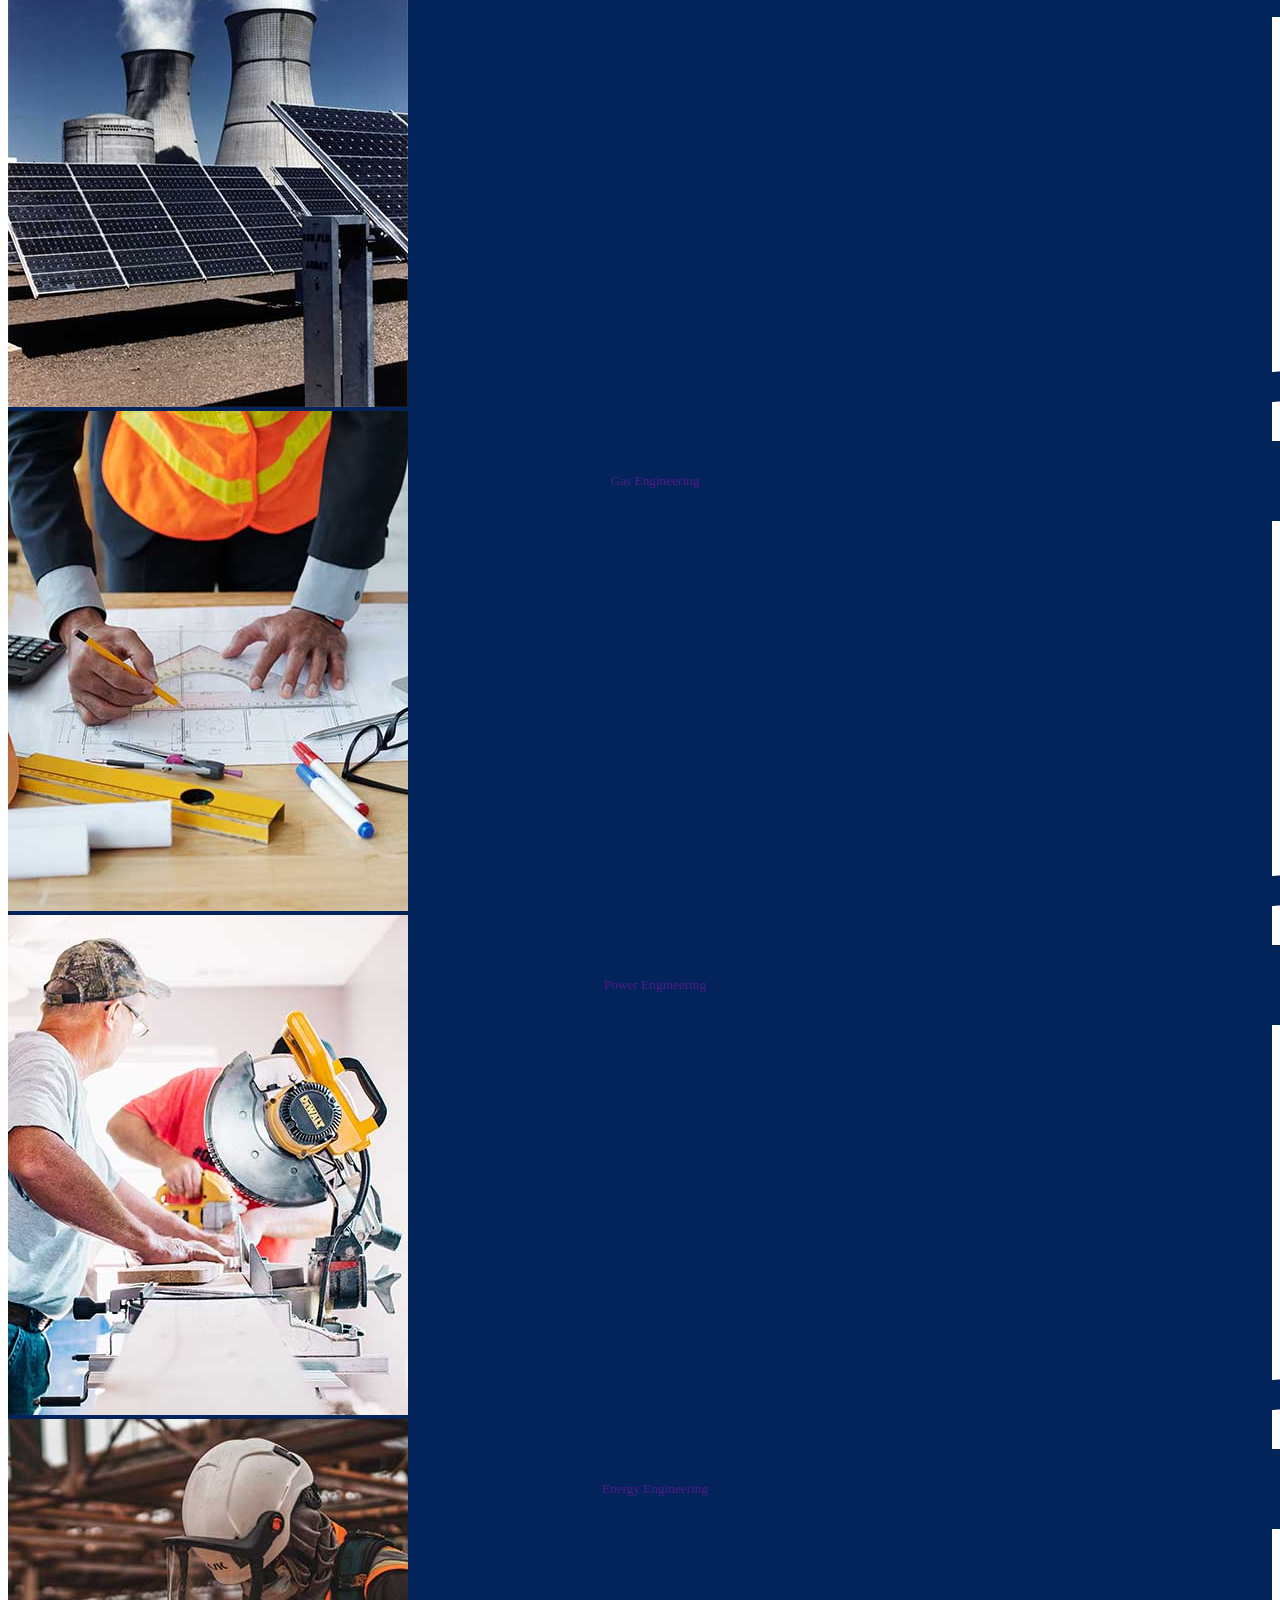
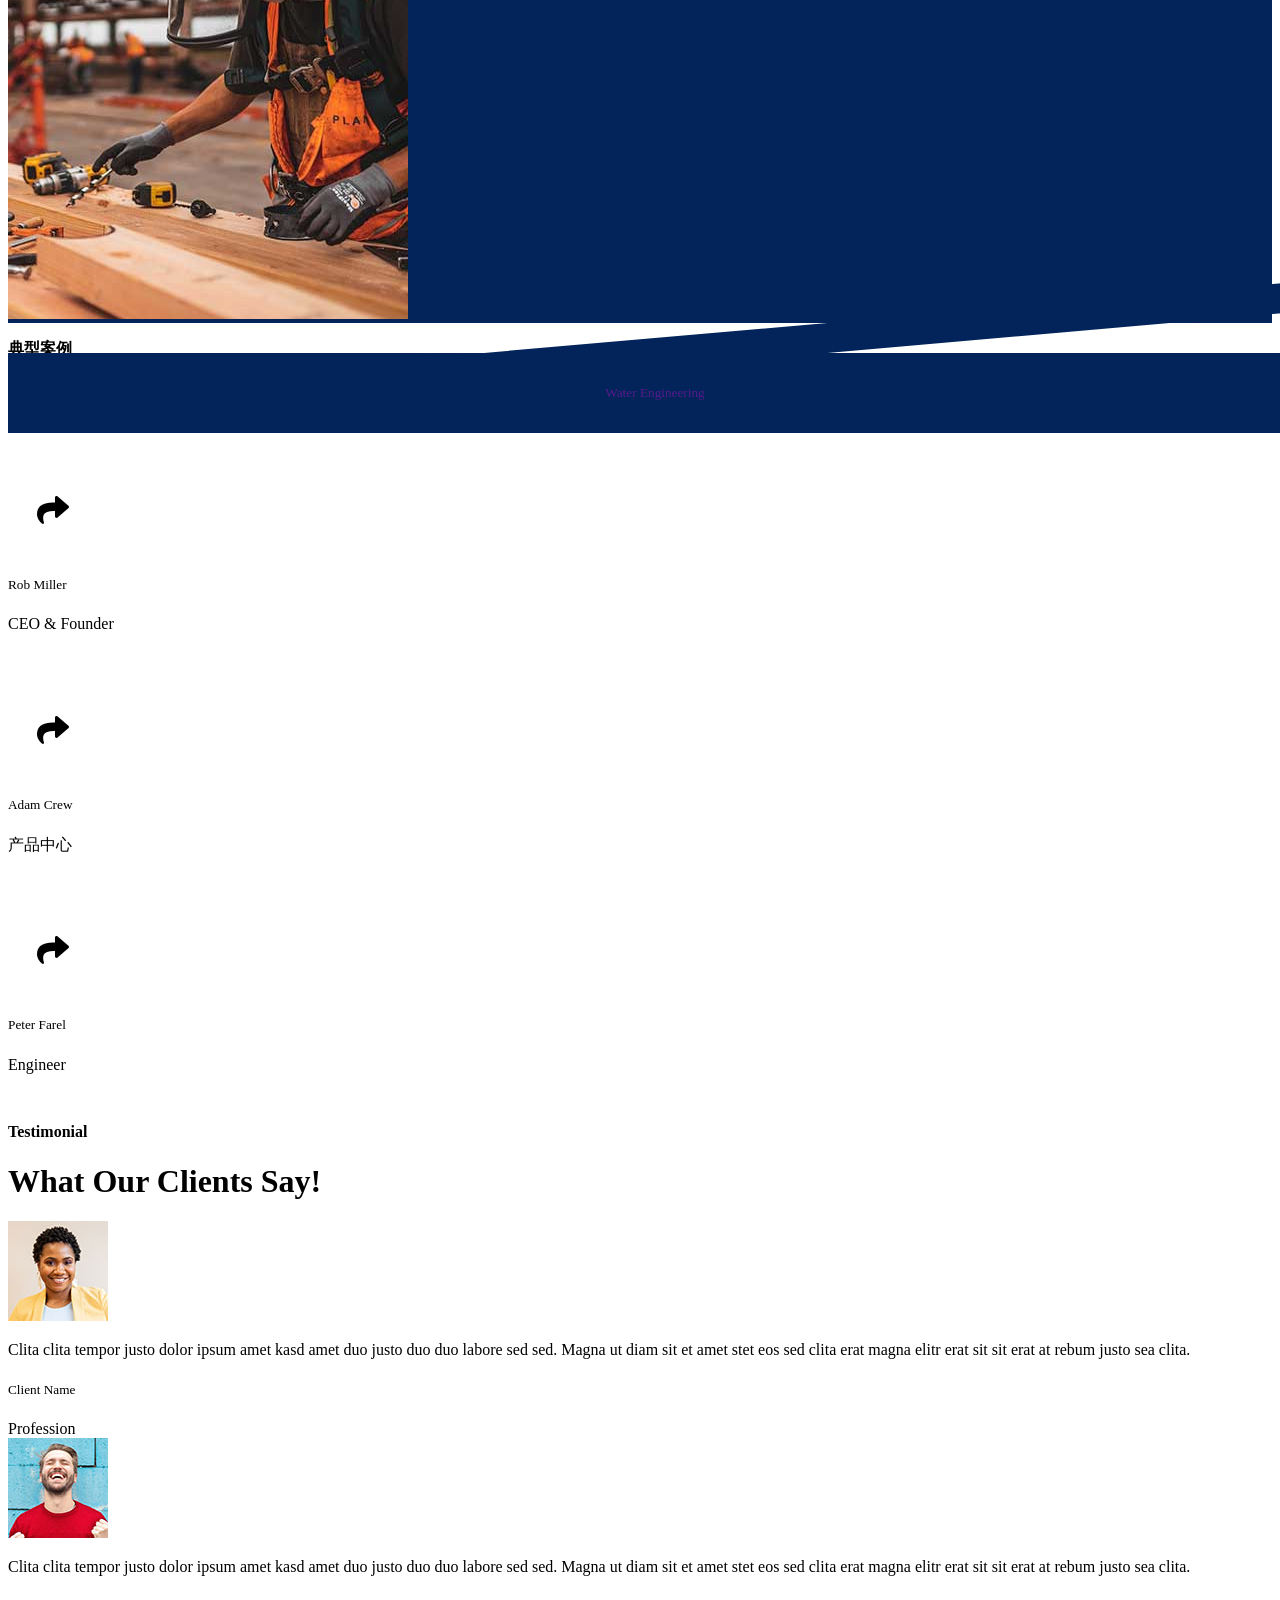
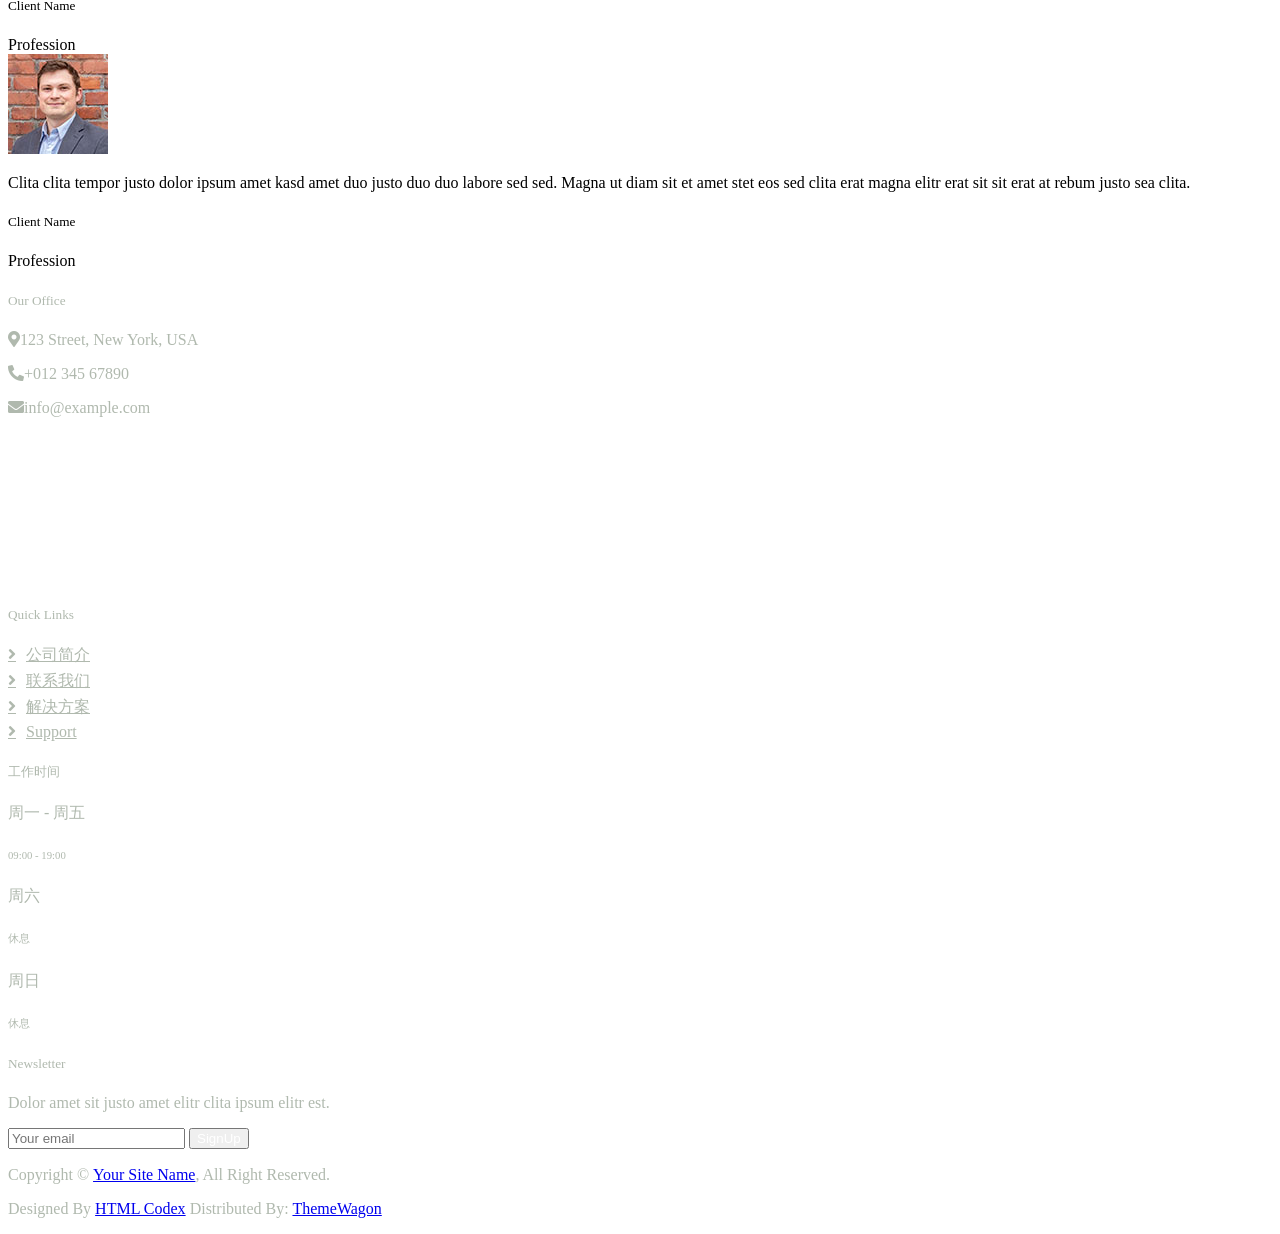
==== commit a08c6857: "Update index.html" ====
--- a/index.html
+++ b/index.html
@@ -3,7 +3,7 @@
 
 <head>
     <meta charset="utf-8">
-    <title>某某智能装备有限公司 - Industrial HTML Template</title>
+    <title>某某智能装备有限公司</title>
     <meta content="width=device-width, initial-scale=1.0" name="viewport">
     <meta content="" name="keywords">
     <meta content="" name="description">
@@ -47,16 +47,19 @@
         <div class="row g-0 d-none d-lg-flex">
             <div class="col-lg-6 ps-5 text-start">
                 <div class="h-100 d-inline-flex align-items-center text-white">
+				<!--
                     <span>Follow Us:</span>
                     <a class="btn btn-link text-light" href=""><i class="fab fa-facebook-f"></i></a>
                     <a class="btn btn-link text-light" href=""><i class="fab fa-twitter"></i></a>
                     <a class="btn btn-link text-light" href=""><i class="fab fa-linkedin-in"></i></a>
                     <a class="btn btn-link text-light" href=""><i class="fab fa-instagram"></i></a>
-                </div>
+				-->
+                </div>
+				
             </div>
             <div class="col-lg-6 text-end">
                 <div class="h-100 topbar-right d-inline-flex align-items-center text-white py-2 px-5">
-                    <span class="fs-5 fw-bold me-2"><i class="fa fa-phone-alt me-2"></i>Call Us:</span>
+                    <span class="fs-5 fw-bold me-2"><i class="fa fa-phone-alt me-2"></i>联系我们:</span>
                     <span class="fs-5 fw-bold">+012 345 6789</span>
                 </div>
             </div>
@@ -75,22 +78,22 @@
         </button>
         <div class="collapse navbar-collapse" id="navbarCollapse">
             <div class="navbar-nav ms-auto p-4 p-lg-0">
-                <a href="index.html" class="nav-item nav-link active">Home</a>
+                <a href="index.html" class="nav-item nav-link active">首页</a>
                 <a href="about.html" class="nav-item nav-link">公司简介</a>
-                <a href="service.html" class="nav-item nav-link">解决方案s</a>
+                <a href="service.html" class="nav-item nav-link">解决方案</a>
                 <div class="nav-item dropdown">
-                    <a href="#" class="nav-link dropdown-toggle" data-bs-toggle="dropdown">Pages</a>
+                    <a href="#" class="nav-link dropdown-toggle" data-bs-toggle="dropdown">其他</a>
                     <div class="dropdown-menu bg-light m-0">
-                        <a href="project.html" class="dropdown-item">产品中心s</a>
-                        <a href="feature.html" class="dropdown-item">企业文化s</a>
-                        <a href="team.html" class="dropdown-item">Our 典型案例</a>
-                        <a href="testimonial.html" class="dropdown-item">Testimonial</a>
+                        <a href="project.html" class="dropdown-item">产品中心</a>
+                        <a href="feature.html" class="dropdown-item">企业文化</a>
+                        <a href="team.html" class="dropdown-item">典型案例</a>
+                        <a href="testimonial.html" class="dropdown-item">客户评价</a>
                         <a href="404.html" class="dropdown-item">404 Page</a>
                     </div>
                 </div>
                 <a href="contact.html" class="nav-item nav-link">联系我们</a>
             </div>
-            <a href="" class="btn btn-primary px-3 d-none d-lg-block">Get A Quote</a>
+            <a href="" class="btn btn-primary px-3 d-none d-lg-block">获取报价</a>
         </div>
     </nav>
     <!-- Navbar End -->
@@ -106,11 +109,9 @@
                         <div class="container">
                             <div class="row justify-content-center">
                                 <div class="col-lg-10 text-start">
-                                    <p class="fs-5 fw-medium text-primary text-uppercase animated slideInRight">25 Years
-                                        of Working Experience</p>
-                                    <h1 class="display-1 text-white mb-5 animated slideInRight">Industrial Solution
-                                        Providing Company</h1>
-                                    <a href="" class="btn btn-primary py-3 px-5 animated slideInRight">Explore More</a>
+                                    <p class="fs-5 fw-medium text-primary text-uppercase animated slideInRight">25年行业经验</p>
+                                    <h1 class="display-1 text-white mb-5 animated slideInRight">可靠·高效·一站式——工业自动化整体解决方案专家</h1>
+                                    <a href="" class="btn btn-primary py-3 px-5 animated slideInRight">了解更多</a>
                                 </div>
                             </div>
                         </div>
@@ -122,11 +123,9 @@
                         <div class="container">
                             <div class="row justify-content-center">
                                 <div class="col-lg-10 text-start">
-                                    <p class="fs-5 fw-medium text-primary text-uppercase animated slideInRight">25 Years
-                                        of Working Experience</p>
-                                    <h1 class="display-1 text-white mb-5 animated slideInRight">The Best Reliable
-                                        工业自动化一站式解决方案</h1>
-                                    <a href="" class="btn btn-primary py-3 px-5 animated slideInRight">Explore More</a>
+                                    <p class="fs-5 fw-medium text-primary text-uppercase animated slideInRight">25年专注 · 成就专业</p>
+                                    <h1 class="display-1 text-white mb-5 animated slideInRight">最值得信赖的工业自动化一站式解决方案提供商</h1>
+                                    <a href="" class="btn btn-primary py-3 px-5 animated slideInRight">了解更多</a>
                                 </div>
                             </div>
                         </div>
@@ -161,23 +160,23 @@
                     </div>
                 </div>
                 <div class="col-lg-6 wow fadeIn" data-wow-delay="0.5s">
-                    <p class="fw-medium text-uppercase text-primary mb-2">公司简介 Us</p>
-                    <h1 class="display-5 mb-4">We Are Leader In Industrial Market</h1>
-                    <p class="mb-4">Tempor erat elitr rebum at clita. Diam dolor diam ipsum sit. Aliqu diam amet diam et
-                        eos. Clita erat ipsum et lorem et sit, sed stet lorem sit clita duo justo magna dolore erat amet
+                    <p class="fw-medium text-uppercase text-primary mb-2">公司简介 </p>
+                    <h1 class="display-5 mb-4">深耕工业市场，引领行业发展</h1>
+                    <p class="mb-4">专注于油田测控系统的研发与集成，核心团队拥有多年行业经验，涵盖自动化、电子、计算机等多学科背景。
+					公司自主研发的OMTOP系列系统，融合先进传感与通讯技术，实现油井的远程监控、闭环控制与智能调参，显著提升采油效率，降低运维成本。
                     </p>
                     <div class="d-flex align-items-center mb-4">
                         <div class="flex-shrink-0 bg-primary p-4">
                             <h1 class="display-2">25</h1>
-                            <h5 class="text-white">Years of</h5>
-                            <h5 class="text-white">Experience</h5>
+                            <h5 class="text-white">年深耕，</h5>
+                            <h5 class="text-white">成就专业品质</h5>
                         </div>
                         <div class="ms-4">
-                            <p><i class="fa fa-check text-primary me-2"></i>Power & Energy</p>
-                            <p><i class="fa fa-check text-primary me-2"></i>Civil Engineering</p>
-                            <p><i class="fa fa-check text-primary me-2"></i>Chemical Engineering</p>
-                            <p><i class="fa fa-check text-primary me-2"></i>Mechanical Engineering</p>
-                            <p class="mb-0"><i class="fa fa-check text-primary me-2"></i>Oil & Gas Engineering</p>
+                            <p><i class="fa fa-check text-primary me-2"></i>能源行业</p>
+                            <p><i class="fa fa-check text-primary me-2"></i>环保与水利行业</p>
+                            <p><i class="fa fa-check text-primary me-2"></i>市政基础设施</p>
+                            <p><i class="fa fa-check text-primary me-2"></i>通信与信息化行业</p>
+                            <p class="mb-0"><i class="fa fa-check text-primary me-2"></i>工业自动化与系统集成服务</p>
                         </div>
                     </div>
                     <div class="row pt-2">
@@ -187,7 +186,7 @@
                                     <i class="fa fa-envelope-open text-white"></i>
                                 </div>
                                 <div class="ms-3">
-                                    <p class="mb-2">Email us</p>
+                                    <p class="mb-2">发送邮件</p>
                                     <h5 class="mb-0">info@example.com</h5>
                                 </div>
                             </div>
@@ -198,7 +197,7 @@
                                     <i class="fa fa-phone-alt text-white"></i>
                                 </div>
                                 <div class="ms-3">
-                                    <p class="mb-2">Call us</p>
+                                    <p class="mb-2">致电我们</p>
                                     <h5 class="mb-0">+012 345 6789</h5>
                                 </div>
                             </div>
@@ -218,28 +217,28 @@
                 <div class="text-center border p-5">
                     <i class="fa fa-certificate fa-3x text-white mb-3"></i>
                     <h1 class="display-2 text-primary mb-0" data-toggle="counter-up">25</h1>
-                    <span class="fs-5 fw-semi-bold text-white">Years Experience</span>
+                    <span class="fs-5 fw-semi-bold text-white">年经验</span>
                 </div>
             </div>
             <div class="col-md-6 col-xl-3 wow fadeIn" data-wow-delay="0.3s">
                 <div class="text-center border p-5">
                     <i class="fa fa-users-cog fa-3x text-white mb-3"></i>
                     <h1 class="display-2 text-primary mb-0" data-toggle="counter-up">135</h1>
-                    <span class="fs-5 fw-semi-bold text-white">典型案例 Members</span>
+                    <span class="fs-5 fw-semi-bold text-white">典型案例</span>
                 </div>
             </div>
             <div class="col-md-6 col-xl-3 wow fadeIn" data-wow-delay="0.5s">
                 <div class="text-center border p-5">
                     <i class="fa fa-users fa-3x text-white mb-3"></i>
                     <h1 class="display-2 text-primary mb-0" data-toggle="counter-up">957</h1>
-                    <span class="fs-5 fw-semi-bold text-white">Happy Clients</span>
+                    <span class="fs-5 fw-semi-bold text-white">满意客户</span>
                 </div>
             </div>
             <div class="col-md-6 col-xl-3 wow fadeIn" data-wow-delay="0.7s">
                 <div class="text-center border p-5">
                     <i class="fa fa-check-double fa-3x text-white mb-3"></i>
                     <h1 class="display-2 text-primary mb-0" data-toggle="counter-up">1839</h1>
-                    <span class="fs-5 fw-semi-bold text-white">产品中心s Done</span>
+                    <span class="fs-5 fw-semi-bold text-white">产品</span>
                 </div>
             </div>
         </div>
@@ -311,7 +310,7 @@
             </div>
         </div>
     </div>
-    <!-- 企业文化s End -->
+    <!-- 企业文化End -->
 
 
     <!-- Video Modal Start -->
@@ -340,8 +339,8 @@
     <div class="container-xxl py-5">
         <div class="container">
             <div class="text-center mx-auto pb-4 wow fadeInUp" data-wow-delay="0.1s" style="max-width: 600px;">
-                <p class="fw-medium text-uppercase text-primary mb-2">Our 解决方案s</p>
-                <h1 class="display-5 mb-4">We Provide Best Industrial 解决方案s</h1>
+                <p class="fw-medium text-uppercase text-primary mb-2">解决方案</p>
+                <h1 class="display-5 mb-4">我们专注于提供高效可靠的工业解决方案</h1>
             </div>
             <div class="row gy-5 gx-4">
                 <div class="col-md-6 col-lg-4 wow fadeInUp" data-wow-delay="0.1s">
@@ -413,7 +412,7 @@
     <!-- 产品中心 Start -->
     <div class="container-fluid bg-dark pt-5 my-5 px-0">
         <div class="text-center mx-auto mt-5 wow fadeIn" data-wow-delay="0.1s" style="max-width: 600px;">
-            <p class="fw-medium text-uppercase text-primary mb-2">Our 产品中心s</p>
+            <p class="fw-medium text-uppercase text-primary mb-2">产品中心</p>
             <h1 class="display-5 text-white mb-5">See What We Have Completed Recently</h1>
         </div>
         <div class="owl-carousel project-carousel wow fadeIn" data-wow-delay="0.1s">
@@ -462,8 +461,8 @@
     <div class="container-xxl py-5">
         <div class="container">
             <div class="text-center mx-auto wow fadeInUp" data-wow-delay="0.1s" style="max-width: 600px;">
-                <p class="fw-medium text-uppercase text-primary mb-2">Our 典型案例</p>
-                <h1 class="display-5 mb-5">Dedicated 典型案例 Members</h1>
+                <p class="fw-medium text-uppercase text-primary mb-2">典型案例</p>
+                <h1 class="display-5 mb-5">典型案例</h1>
             </div>
             <div class="row g-4">
                 <div class="col-lg-4 col-md-6 wow fadeInUp" data-wow-delay="0.1s">
@@ -499,7 +498,7 @@
                             <div class="position-relative overflow-hidden bg-light d-flex flex-column justify-content-center w-100 ps-4"
                                 style="height: 90px;">
                                 <h5>Adam Crew</h5>
-                                <span class="text-primary">产品中心 Manager</span>
+                                <span class="text-primary">产品中心</span>
                                 <div class="team-social">
                                     <a class="btn btn-square btn-dark rounded-circle mx-1" href=""><i
                                             class="fab fa-facebook-f"></i></a>
@@ -622,20 +621,19 @@
                 </div>
                 <div class="col-lg-3 col-md-6">
                     <h5 class="text-white mb-4">Quick Links</h5>
-                    <a class="btn btn-link" href="">公司简介 Us</a>
-                    <a class="btn btn-link" href="">联系我们 Us</a>
-                    <a class="btn btn-link" href="">Our 解决方案s</a>
-                    <a class="btn btn-link" href="">Terms & Condition</a>
+                    <a class="btn btn-link" href="">公司简介</a>
+                    <a class="btn btn-link" href="">联系我们</a>
+                    <a class="btn btn-link" href="">解决方案</a>
                     <a class="btn btn-link" href="">Support</a>
                 </div>
                 <div class="col-lg-3 col-md-6">
-                    <h5 class="text-white mb-4">Business Hours</h5>
-                    <p class="mb-1">Monday - Friday</p>
-                    <h6 class="text-light">09:00 am - 07:00 pm</h6>
-                    <p class="mb-1">Saturday</p>
-                    <h6 class="text-light">09:00 am - 12:00 pm</h6>
-                    <p class="mb-1">Sunday</p>
-                    <h6 class="text-light">Closed</h6>
+                    <h5 class="text-white mb-4">工作时间</h5>
+                    <p class="mb-1">周一 - 周五</p>
+                    <h6 class="text-light">09:00  - 19:00 </h6>
+					<p class="mb-1">周六</p>
+                    <h6 class="text-light">休息 </h6>
+					<p class="mb-1">周日</p>
+                    <h6 class="text-light">休息</h6>
                 </div>
                 <div class="col-lg-3 col-md-6">
                     <h5 class="text-white mb-4">Newsletter</h5>
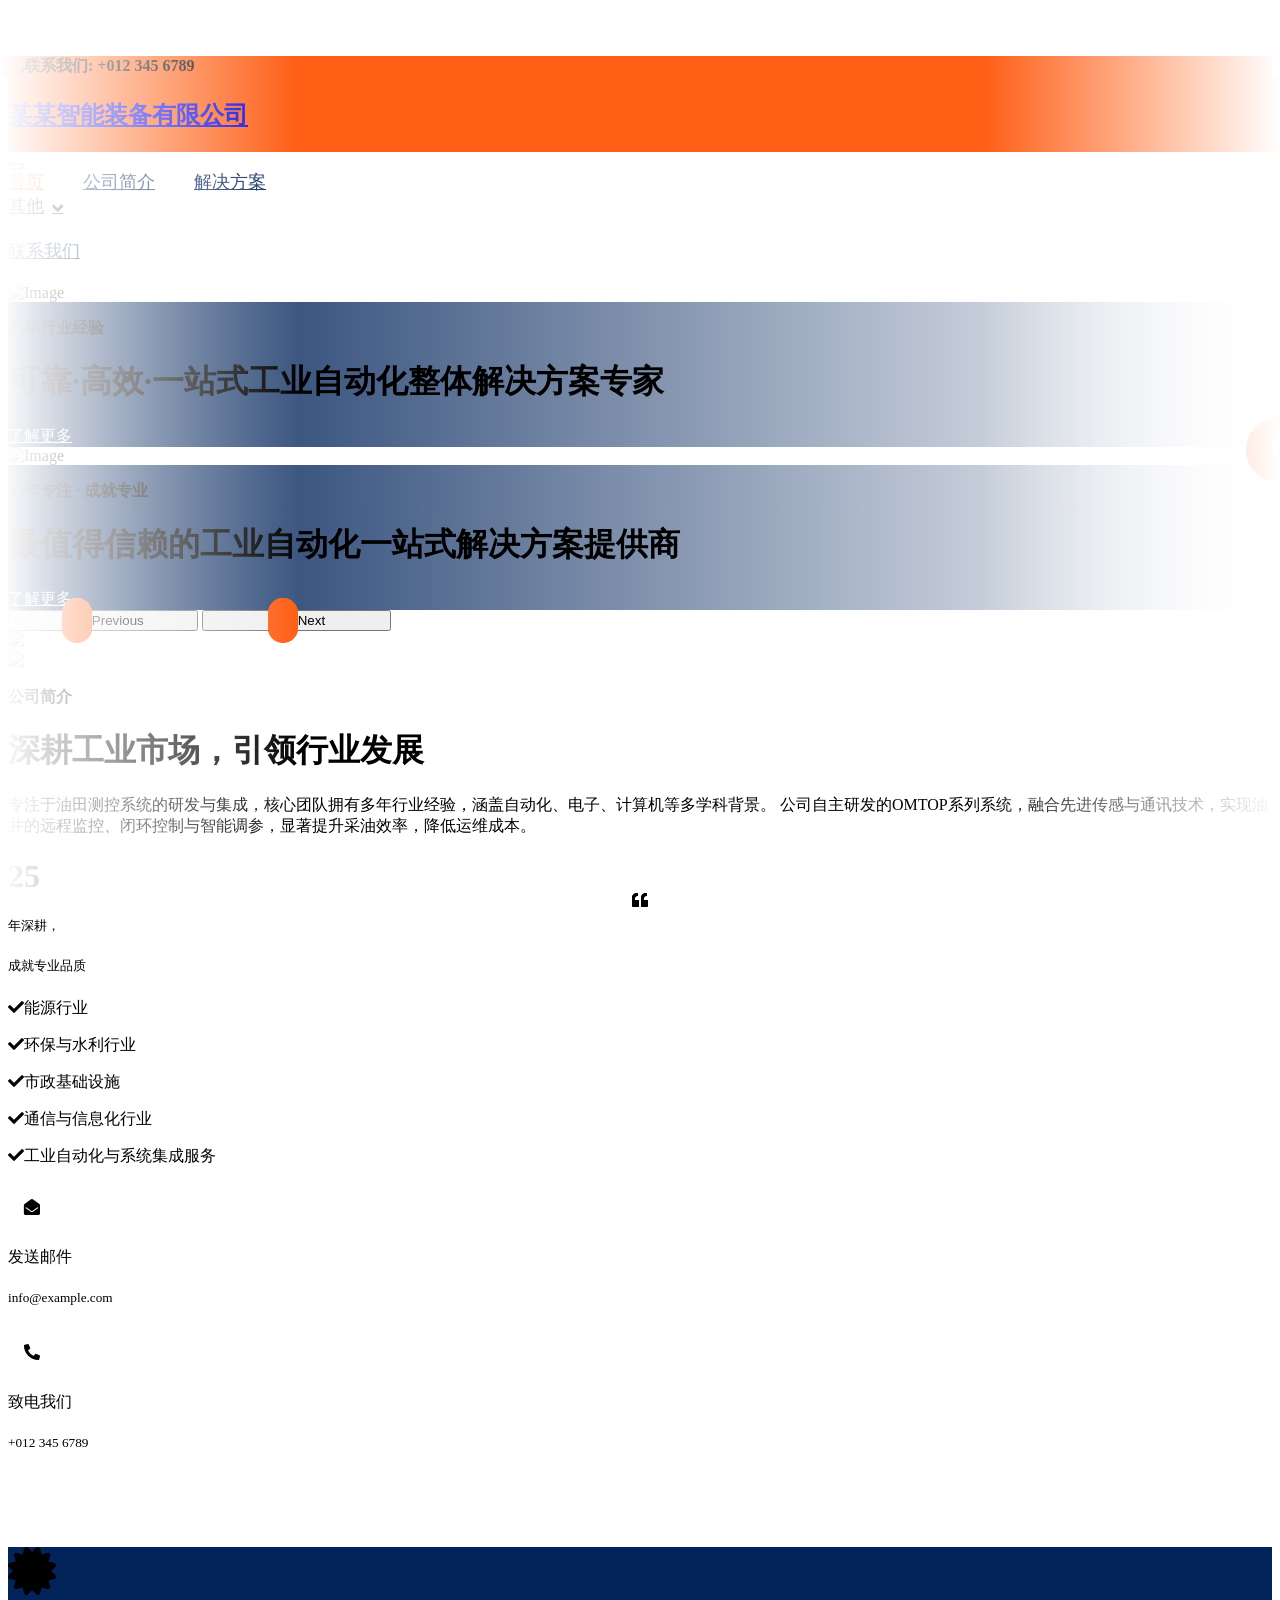
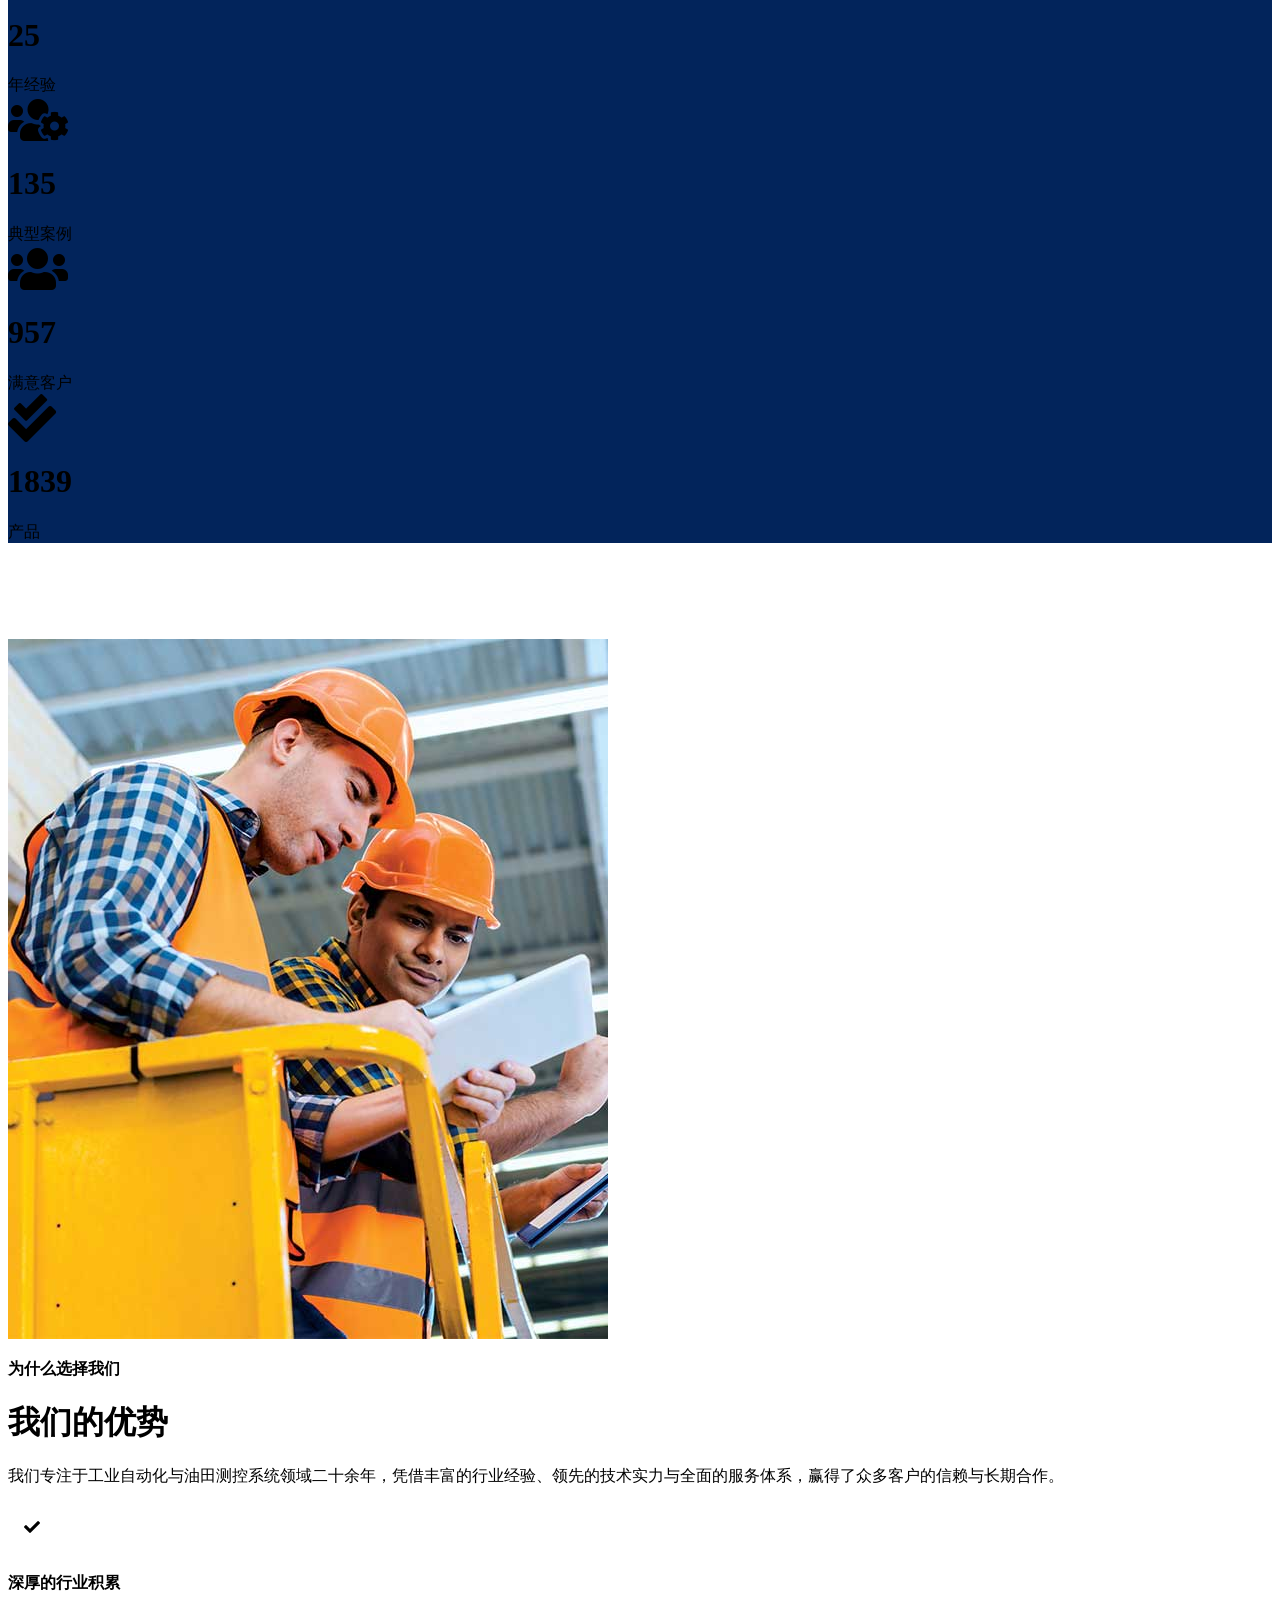
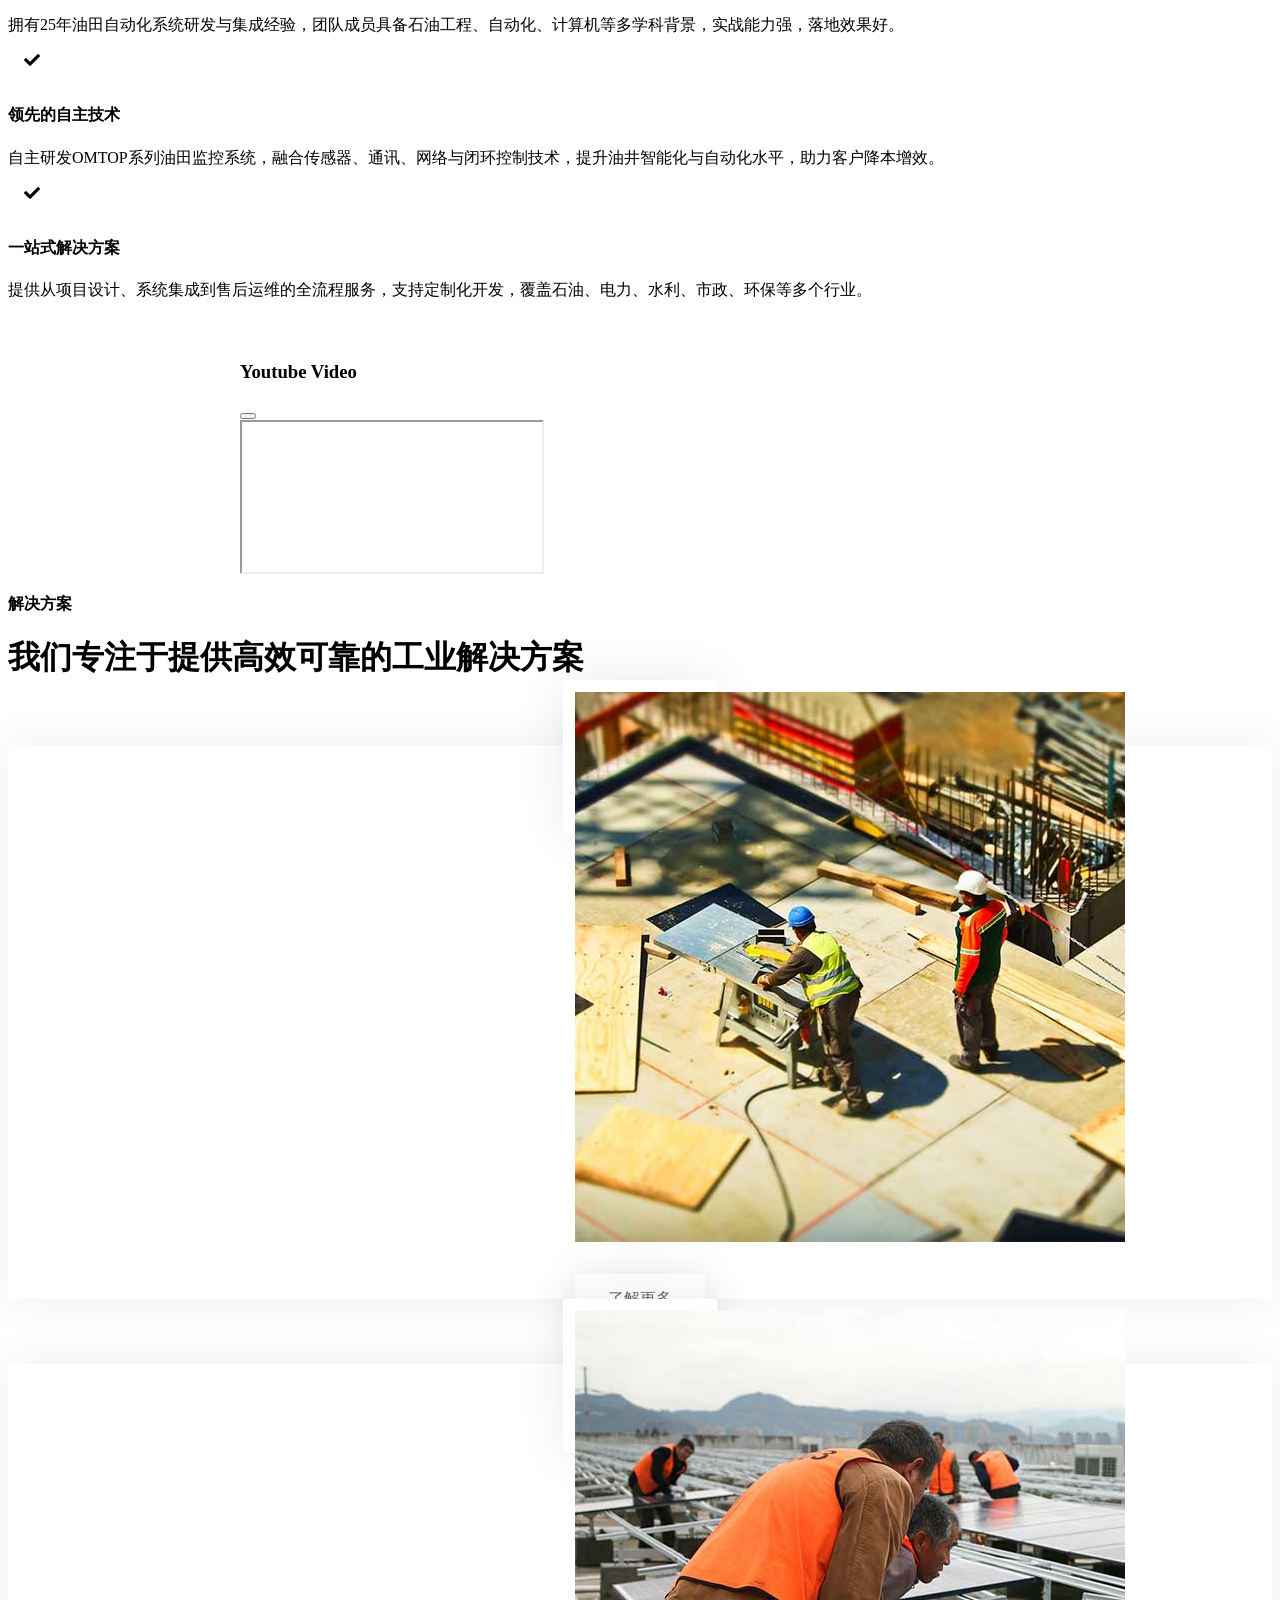
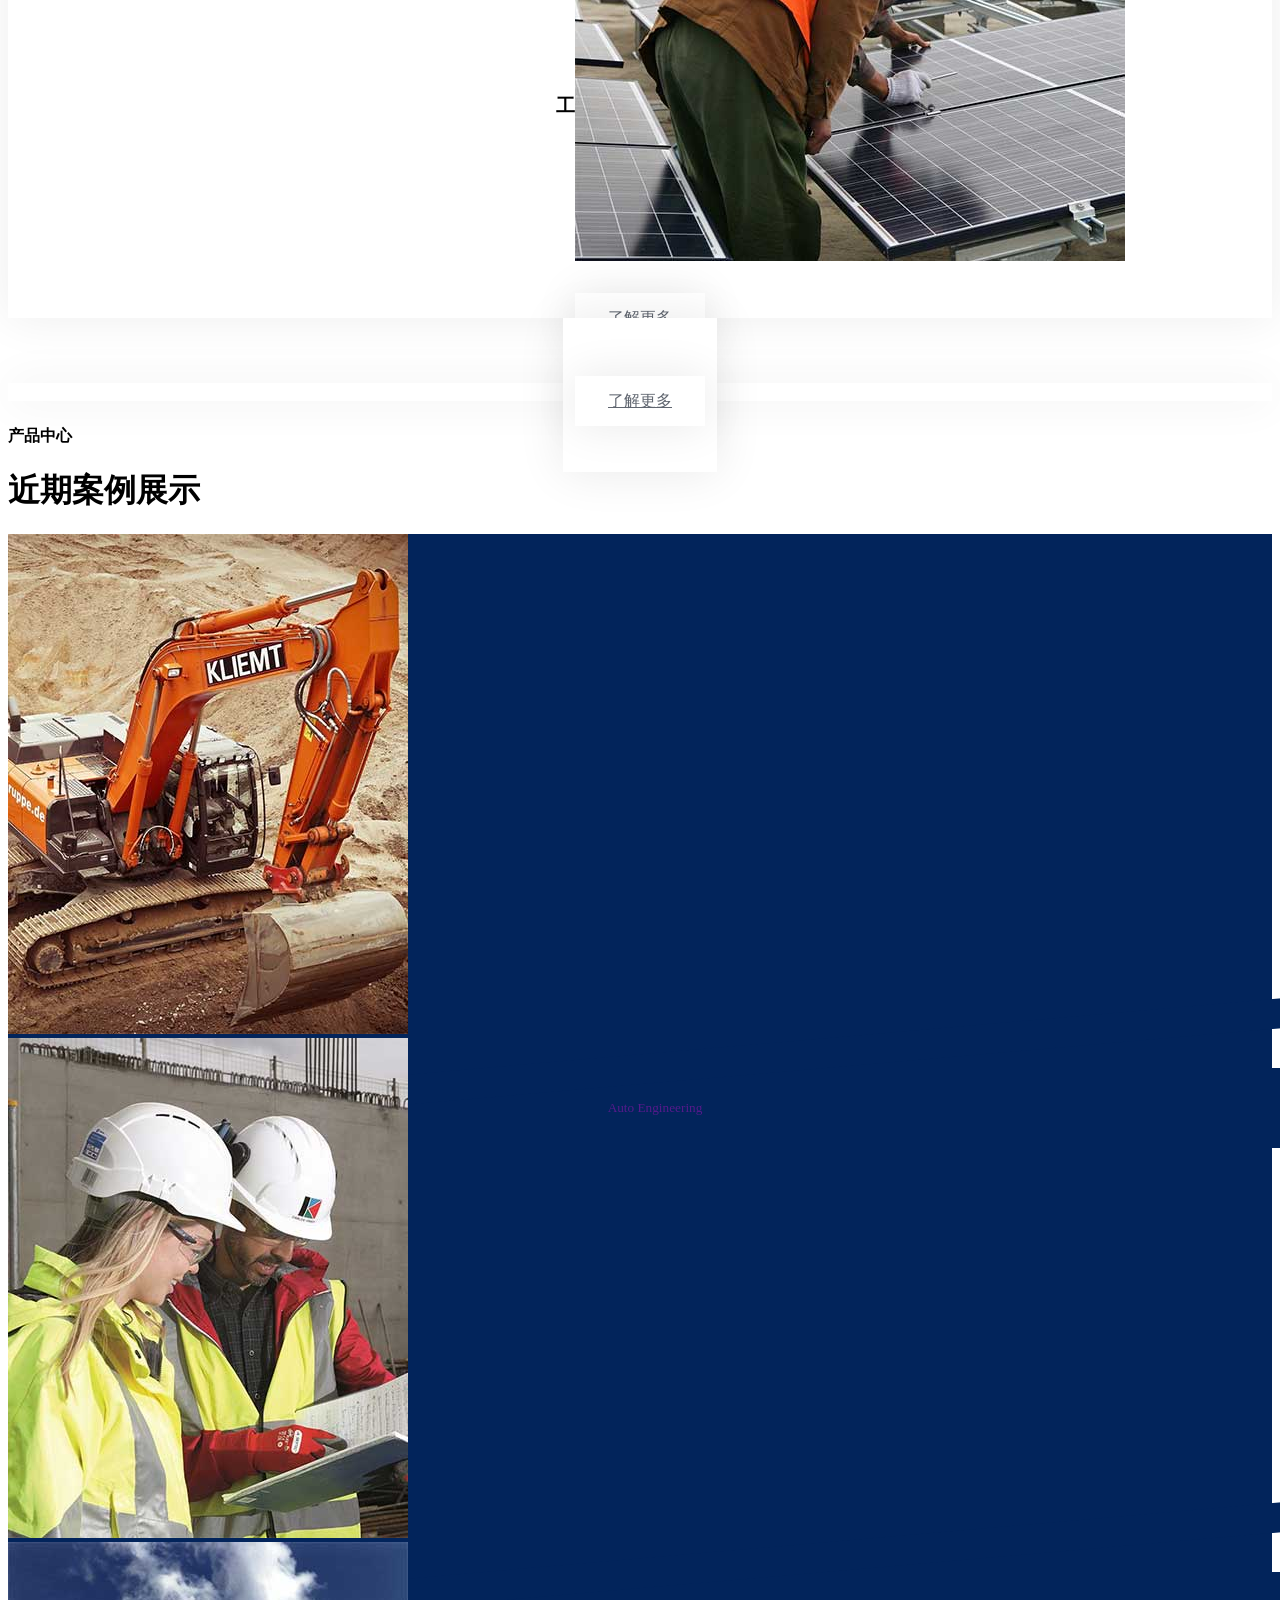
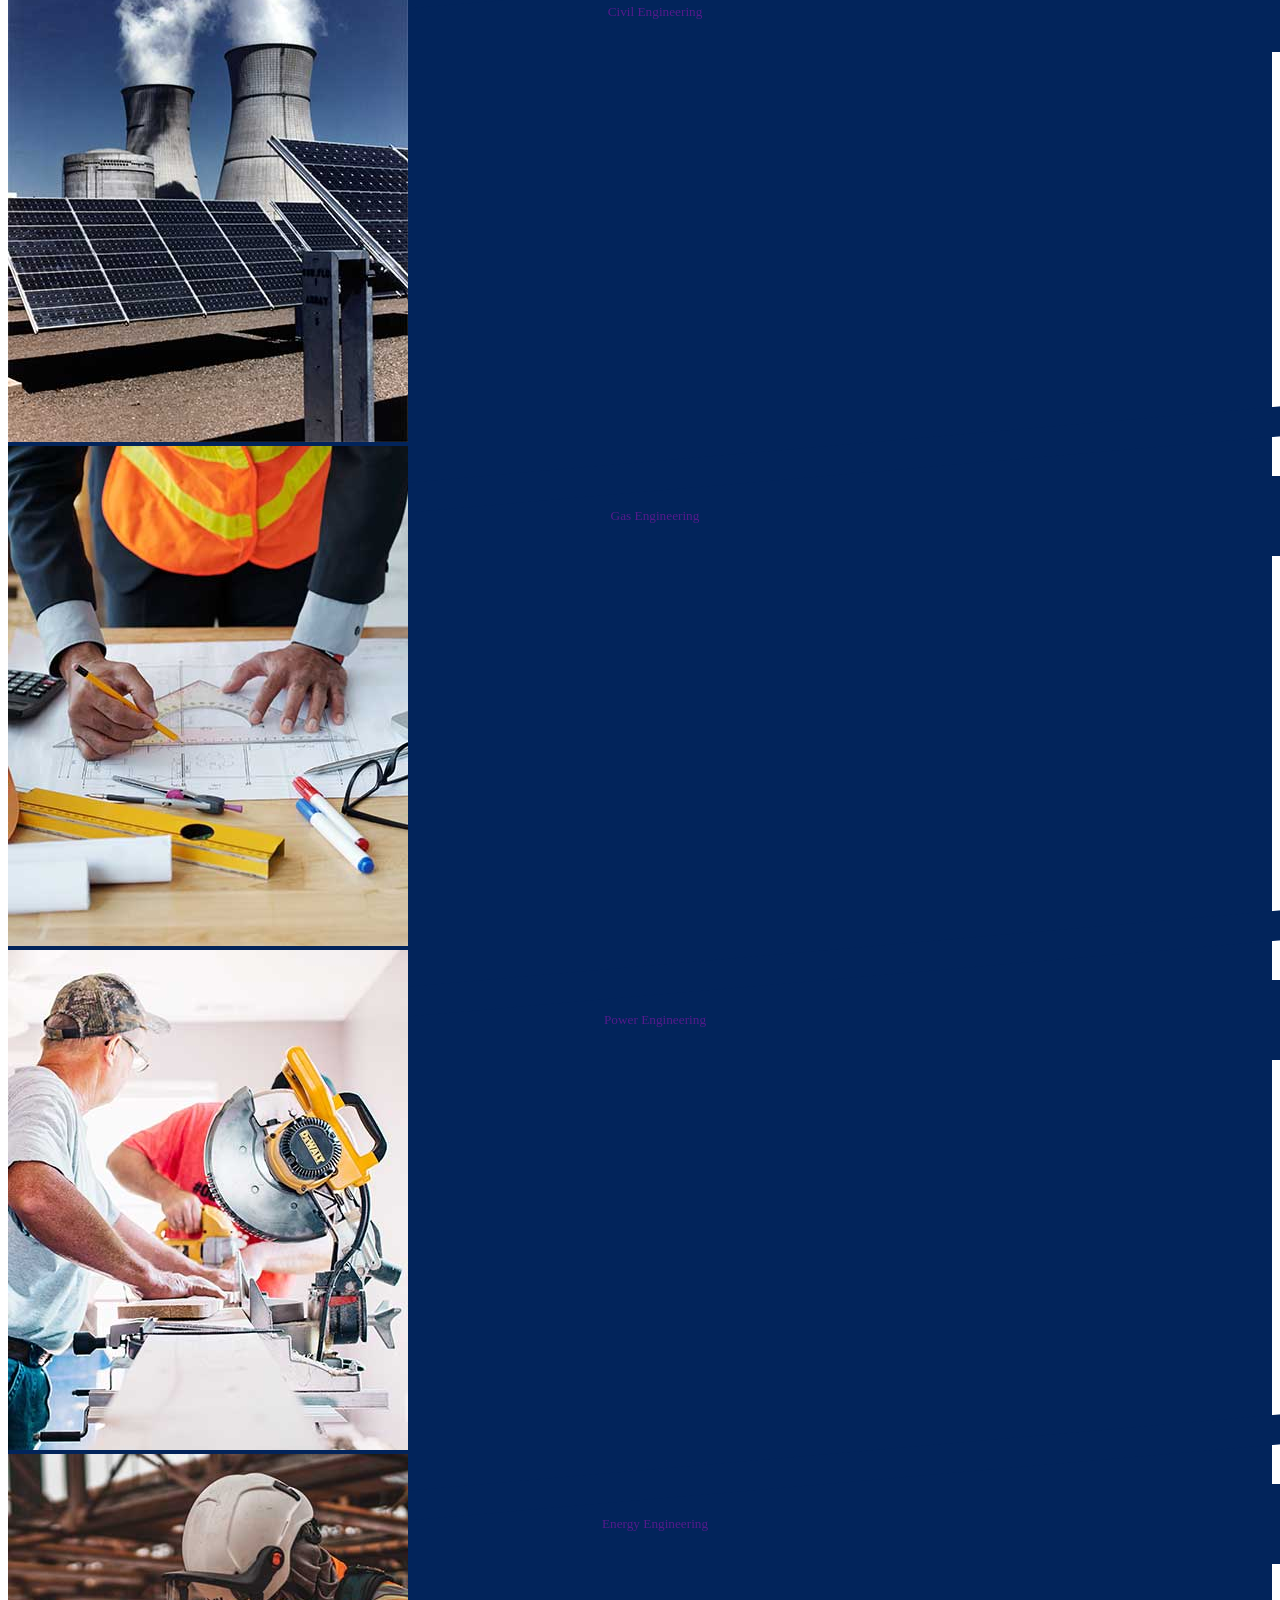
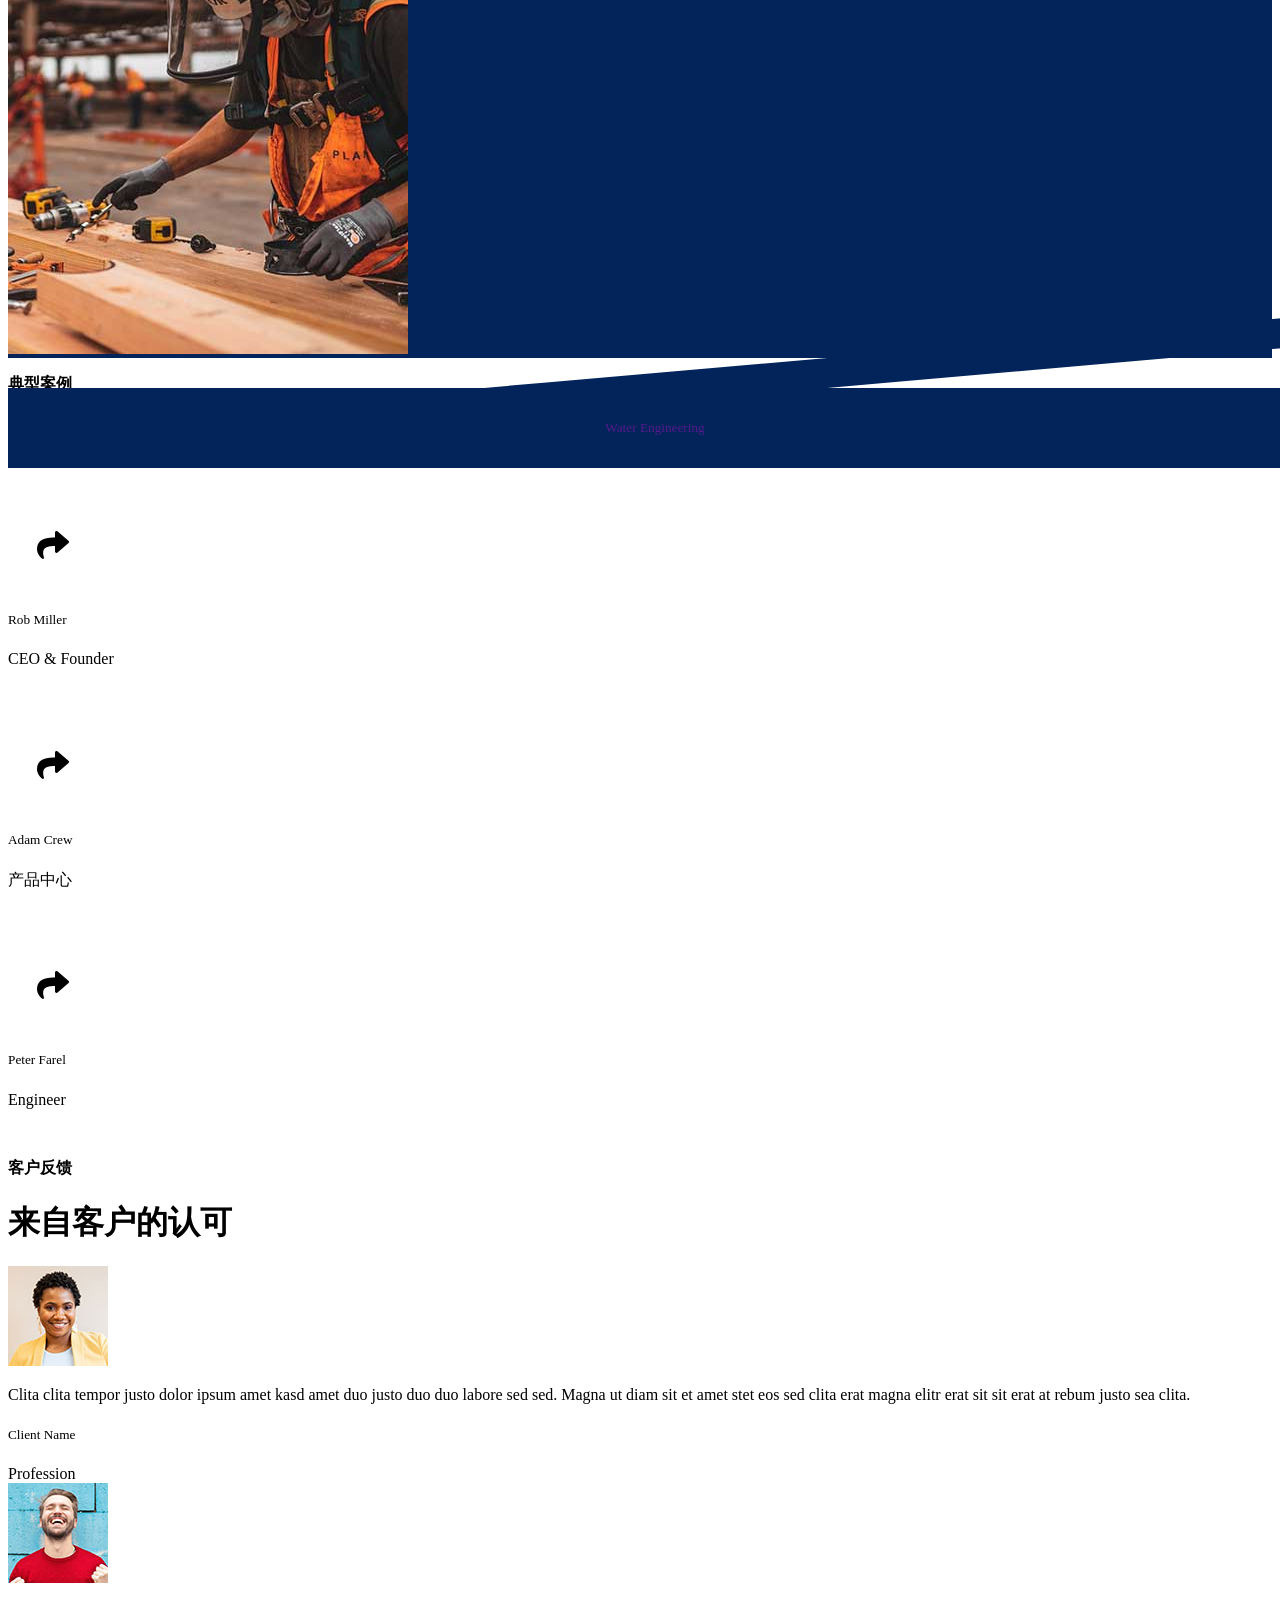
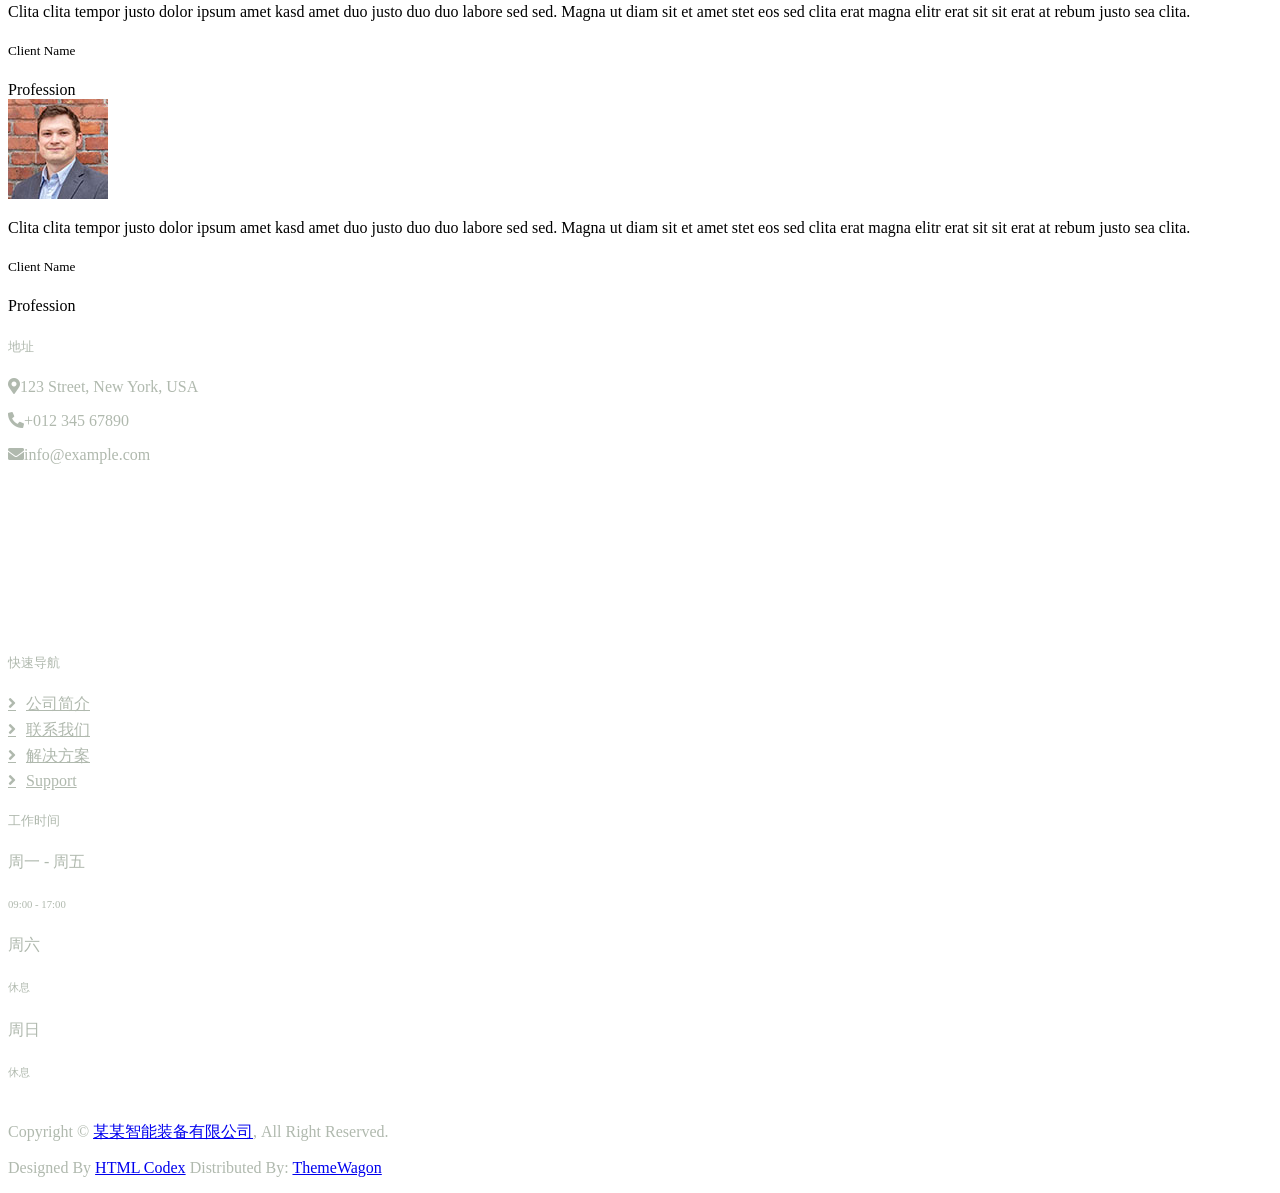
==== commit 59c92300: "update" ====
--- a/index.html
+++ b/index.html
@@ -69,33 +69,7 @@
 
 
     <!-- Navbar Start -->
-    <nav class="navbar navbar-expand-lg bg-white navbar-light sticky-top py-0 pe-5">
-        <a href="index.html" class="navbar-brand ps-5 me-0">
-            <h1 class="text-white m-0">某某智能装备有限公司</h1>
-        </a>
-        <button type="button" class="navbar-toggler me-0" data-bs-toggle="collapse" data-bs-target="#navbarCollapse">
-            <span class="navbar-toggler-icon"></span>
-        </button>
-        <div class="collapse navbar-collapse" id="navbarCollapse">
-            <div class="navbar-nav ms-auto p-4 p-lg-0">
-                <a href="index.html" class="nav-item nav-link active">首页</a>
-                <a href="about.html" class="nav-item nav-link">公司简介</a>
-                <a href="service.html" class="nav-item nav-link">解决方案</a>
-                <div class="nav-item dropdown">
-                    <a href="#" class="nav-link dropdown-toggle" data-bs-toggle="dropdown">其他</a>
-                    <div class="dropdown-menu bg-light m-0">
-                        <a href="project.html" class="dropdown-item">产品中心</a>
-                        <a href="feature.html" class="dropdown-item">企业文化</a>
-                        <a href="team.html" class="dropdown-item">典型案例</a>
-                        <a href="testimonial.html" class="dropdown-item">客户评价</a>
-                        <a href="404.html" class="dropdown-item">404 Page</a>
-                    </div>
-                </div>
-                <a href="contact.html" class="nav-item nav-link">联系我们</a>
-            </div>
-            <a href="" class="btn btn-primary px-3 d-none d-lg-block">获取报价</a>
-        </div>
-    </nav>
+    <div id="navbar"></div>
     <!-- Navbar End -->
 
 
@@ -110,7 +84,7 @@
                             <div class="row justify-content-center">
                                 <div class="col-lg-10 text-start">
                                     <p class="fs-5 fw-medium text-primary text-uppercase animated slideInRight">25年行业经验</p>
-                                    <h1 class="display-1 text-white mb-5 animated slideInRight">可靠·高效·一站式——工业自动化整体解决方案专家</h1>
+                                    <h1 class="display-1 text-white mb-5 animated slideInRight">可靠·高效·一站式工业自动化整体解决方案专家</h1>
                                     <a href="" class="btn btn-primary py-3 px-5 animated slideInRight">了解更多</a>
                                 </div>
                             </div>
@@ -263,10 +237,9 @@
                     </div>
                 </div>
                 <div class="col-lg-6 wow fadeInUp" data-wow-delay="0.5s">
-                    <p class="fw-medium text-uppercase text-primary mb-2">Why Choosing Us!</p>
-                    <h1 class="display-5 mb-4">Few Reasons Why People Choosing Us!</h1>
-                    <p class="mb-4">Tempor erat elitr rebum at clita. Diam dolor diam ipsum sit. Aliqu diam amet diam et
-                        eos. Clita erat ipsum et lorem et sit, sed stet lorem sit clita duo justo magna dolore erat amet
+                    <p class="fw-medium text-uppercase text-primary mb-2">为什么选择我们</p>
+                    <h1 class="display-5 mb-4">我们的优势</h1>
+                    <p class="mb-4">我们专注于工业自动化与油田测控系统领域二十余年，凭借丰富的行业经验、领先的技术实力与全面的服务体系，赢得了众多客户的信赖与长期合作。
                     </p>
                     <div class="row gy-4">
                         <div class="col-12">
@@ -275,9 +248,8 @@
                                     <i class="fa fa-check text-white"></i>
                                 </div>
                                 <div class="ms-4">
-                                    <h4>Experienced Workers</h4>
-                                    <span>Clita erat ipsum et lorem et sit, sed stet lorem sit clita duo justo magna
-                                        dolore erat amet</span>
+                                    <h4>深厚的行业积累</h4>
+                                    <span>拥有25年油田自动化系统研发与集成经验，团队成员具备石油工程、自动化、计算机等多学科背景，实战能力强，落地效果好。</span>
                                 </div>
                             </div>
                         </div>
@@ -287,9 +259,8 @@
                                     <i class="fa fa-check text-white"></i>
                                 </div>
                                 <div class="ms-4">
-                                    <h4>Reliable Industrial 解决方案s</h4>
-                                    <span>Clita erat ipsum et lorem et sit, sed stet lorem sit clita duo justo magna
-                                        dolore erat amet</span>
+                                    <h4>领先的自主技术</h4>
+                                    <span>自主研发OMTOP系列油田监控系统，融合传感器、通讯、网络与闭环控制技术，提升油井智能化与自动化水平，助力客户降本增效。</span>
                                 </div>
                             </div>
                         </div>
@@ -299,9 +270,8 @@
                                     <i class="fa fa-check text-white"></i>
                                 </div>
                                 <div class="ms-4">
-                                    <h4>24/7 Customer Support</h4>
-                                    <span>Clita erat ipsum et lorem et sit, sed stet lorem sit clita duo justo magna
-                                        dolore erat amet</span>
+                                    <h4>一站式解决方案</h4>
+                                    <span>提供从项目设计、系统集成到售后运维的全流程服务，支持定制化开发，覆盖石油、电力、水利、市政、环保等多个行业。</span>
                                 </div>
                             </div>
                         </div>
@@ -352,7 +322,7 @@
                         <div class="service-detail">
                             <div class="service-title">
                                 <hr class="w-25">
-                                <h3 class="mb-0">Civil & Gas Engineering</h3>
+                                <h3 class="mb-0">通信与信息化行业</h3>
                                 <hr class="w-25">
                             </div>
                             <div class="service-text">
@@ -360,7 +330,7 @@
                                     lorem sed diam stet diam sed stet.</p>
                             </div>
                         </div>
-                        <a class="btn btn-light" href="">Read More</a>
+                        <a class="btn btn-light" href="">了解更多</a>
                     </div>
                 </div>
                 <div class="col-md-6 col-lg-4 wow fadeInUp" data-wow-delay="0.3s">
@@ -372,7 +342,7 @@
                         <div class="service-detail">
                             <div class="service-title">
                                 <hr class="w-25">
-                                <h3 class="mb-0">Power & Energy Engineering</h3>
+                                <h3 class="mb-0">工业自动化与系统集成服务</h3>
                                 <hr class="w-25">
                             </div>
                             <div class="service-text">
@@ -380,7 +350,7 @@
                                     lorem sed diam stet diam sed stet.</p>
                             </div>
                         </div>
-                        <a class="btn btn-light" href="">Read More</a>
+                        <a class="btn btn-light" href="">了解更多</a>
                     </div>
                 </div>
                 <div class="col-md-6 col-lg-4 wow fadeInUp" data-wow-delay="0.5s">
@@ -392,7 +362,7 @@
                         <div class="service-detail">
                             <div class="service-title">
                                 <hr class="w-25">
-                                <h3 class="mb-0">Plumbing & Water Treatment</h3>
+                                <h3 class="mb-0">能源行业</h3>
                                 <hr class="w-25">
                             </div>
                             <div class="service-text">
@@ -400,7 +370,7 @@
                                     lorem sed diam stet diam sed stet.</p>
                             </div>
                         </div>
-                        <a class="btn btn-light" href="">Read More</a>
+                        <a class="btn btn-light" href="">了解更多</a>
                     </div>
                 </div>
             </div>
@@ -413,7 +383,7 @@
     <div class="container-fluid bg-dark pt-5 my-5 px-0">
         <div class="text-center mx-auto mt-5 wow fadeIn" data-wow-delay="0.1s" style="max-width: 600px;">
             <p class="fw-medium text-uppercase text-primary mb-2">产品中心</p>
-            <h1 class="display-5 text-white mb-5">See What We Have Completed Recently</h1>
+            <h1 class="display-5 text-white mb-5">近期案例展示</h1>
         </div>
         <div class="owl-carousel project-carousel wow fadeIn" data-wow-delay="0.1s">
             <a class="project-item" href="">
@@ -544,8 +514,8 @@
     <div class="container-xxl py-5">
         <div class="container">
             <div class="text-center mx-auto wow fadeInUp" data-wow-delay="0.1s" style="max-width: 600px;">
-                <p class="fw-medium text-uppercase text-primary mb-2">Testimonial</p>
-                <h1 class="display-5 mb-5">What Our Clients Say!</h1>
+                <p class="fw-medium text-uppercase text-primary mb-2">客户反馈</p>
+                <h1 class="display-5 mb-5">来自客户的认可</h1>
             </div>
             <div class="owl-carousel testimonial-carousel wow fadeInUp" data-wow-delay="0.1s">
                 <div class="testimonial-item text-center">
@@ -600,61 +570,14 @@
 
 
     <!-- Footer Start -->
-    <div class="container-fluid bg-dark footer mt-5 py-5 wow fadeIn" data-wow-delay="0.1s">
-        <div class="container py-5">
-            <div class="row g-5">
-                <div class="col-lg-3 col-md-6">
-                    <h5 class="text-white mb-4">Our Office</h5>
-                    <p class="mb-2"><i class="fa fa-map-marker-alt me-3"></i>123 Street, New York, USA</p>
-                    <p class="mb-2"><i class="fa fa-phone-alt me-3"></i>+012 345 67890</p>
-                    <p class="mb-2"><i class="fa fa-envelope me-3"></i>info@example.com</p>
-                    <div class="d-flex pt-3">
-                        <a class="btn btn-square btn-primary rounded-circle me-2" href=""><i
-                                class="fab fa-twitter"></i></a>
-                        <a class="btn btn-square btn-primary rounded-circle me-2" href=""><i
-                                class="fab fa-facebook-f"></i></a>
-                        <a class="btn btn-square btn-primary rounded-circle me-2" href=""><i
-                                class="fab fa-youtube"></i></a>
-                        <a class="btn btn-square btn-primary rounded-circle me-2" href=""><i
-                                class="fab fa-linkedin-in"></i></a>
-                    </div>
-                </div>
-                <div class="col-lg-3 col-md-6">
-                    <h5 class="text-white mb-4">Quick Links</h5>
-                    <a class="btn btn-link" href="">公司简介</a>
-                    <a class="btn btn-link" href="">联系我们</a>
-                    <a class="btn btn-link" href="">解决方案</a>
-                    <a class="btn btn-link" href="">Support</a>
-                </div>
-                <div class="col-lg-3 col-md-6">
-                    <h5 class="text-white mb-4">工作时间</h5>
-                    <p class="mb-1">周一 - 周五</p>
-                    <h6 class="text-light">09:00  - 19:00 </h6>
-					<p class="mb-1">周六</p>
-                    <h6 class="text-light">休息 </h6>
-					<p class="mb-1">周日</p>
-                    <h6 class="text-light">休息</h6>
-                </div>
-                <div class="col-lg-3 col-md-6">
-                    <h5 class="text-white mb-4">Newsletter</h5>
-                    <p>Dolor amet sit justo amet elitr clita ipsum elitr est.</p>
-                    <div class="position-relative w-100">
-                        <input class="form-control bg-transparent w-100 py-3 ps-4 pe-5" type="text"
-                            placeholder="Your email">
-                        <button type="button"
-                            class="btn btn-primary py-2 position-absolute top-0 end-0 mt-2 me-2">SignUp</button>
-                    </div>
-                </div>
-            </div>
-        </div>
-    </div>
+    <div id="footer"></div>
     <!-- Footer End -->
 
 
     <!-- Copyright Start -->
     <div class="container-fluid copyright bg-dark py-4">
         <div class="container text-center">
-            <p class="mb-2">Copyright &copy; <a class="fw-semi-bold" href="#">Your Site Name</a>, All Right Reserved.
+            <p class="mb-2">Copyright &copy; <a class="fw-semi-bold" href="#">某某智能装备有限公司</a>, All Right Reserved.
             </p>
             <!--/*** This template is free as long as you keep the footer author’s credit link/attribution link/backlink. If you'd like to use the template without the footer author’s credit link/attribution link/backlink, you can purchase the Credit Removal License from "https://htmlcodex.com/credit-removal". Thank you for your support. ***/-->
             <p class="mb-0">Designed By <a class="fw-semi-bold" href="https://htmlcodex.com">HTML Codex</a> Distributed
@@ -680,6 +603,7 @@
 
     <!-- Template Javascript -->
     <script src="js/main.js"></script>
+	<script src="js/include.js" defer></script>
 </body>
 
 </html>
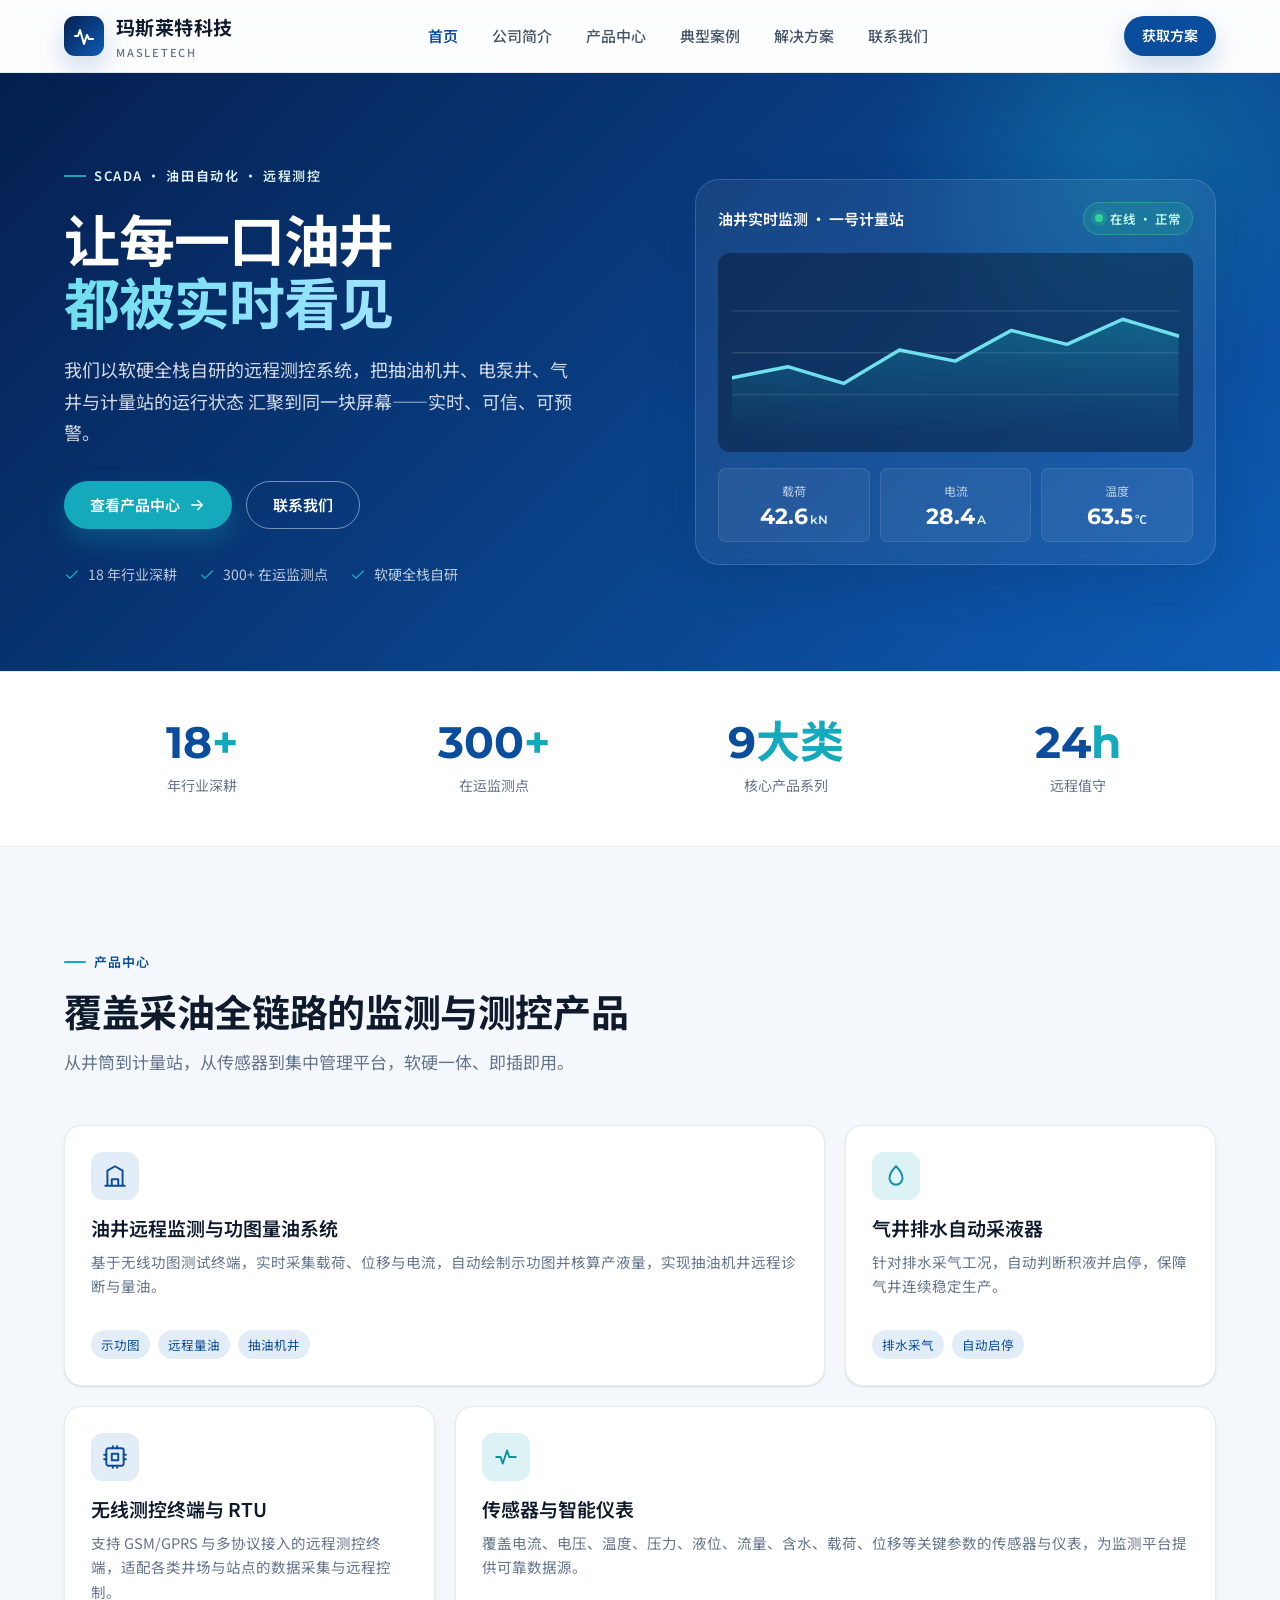
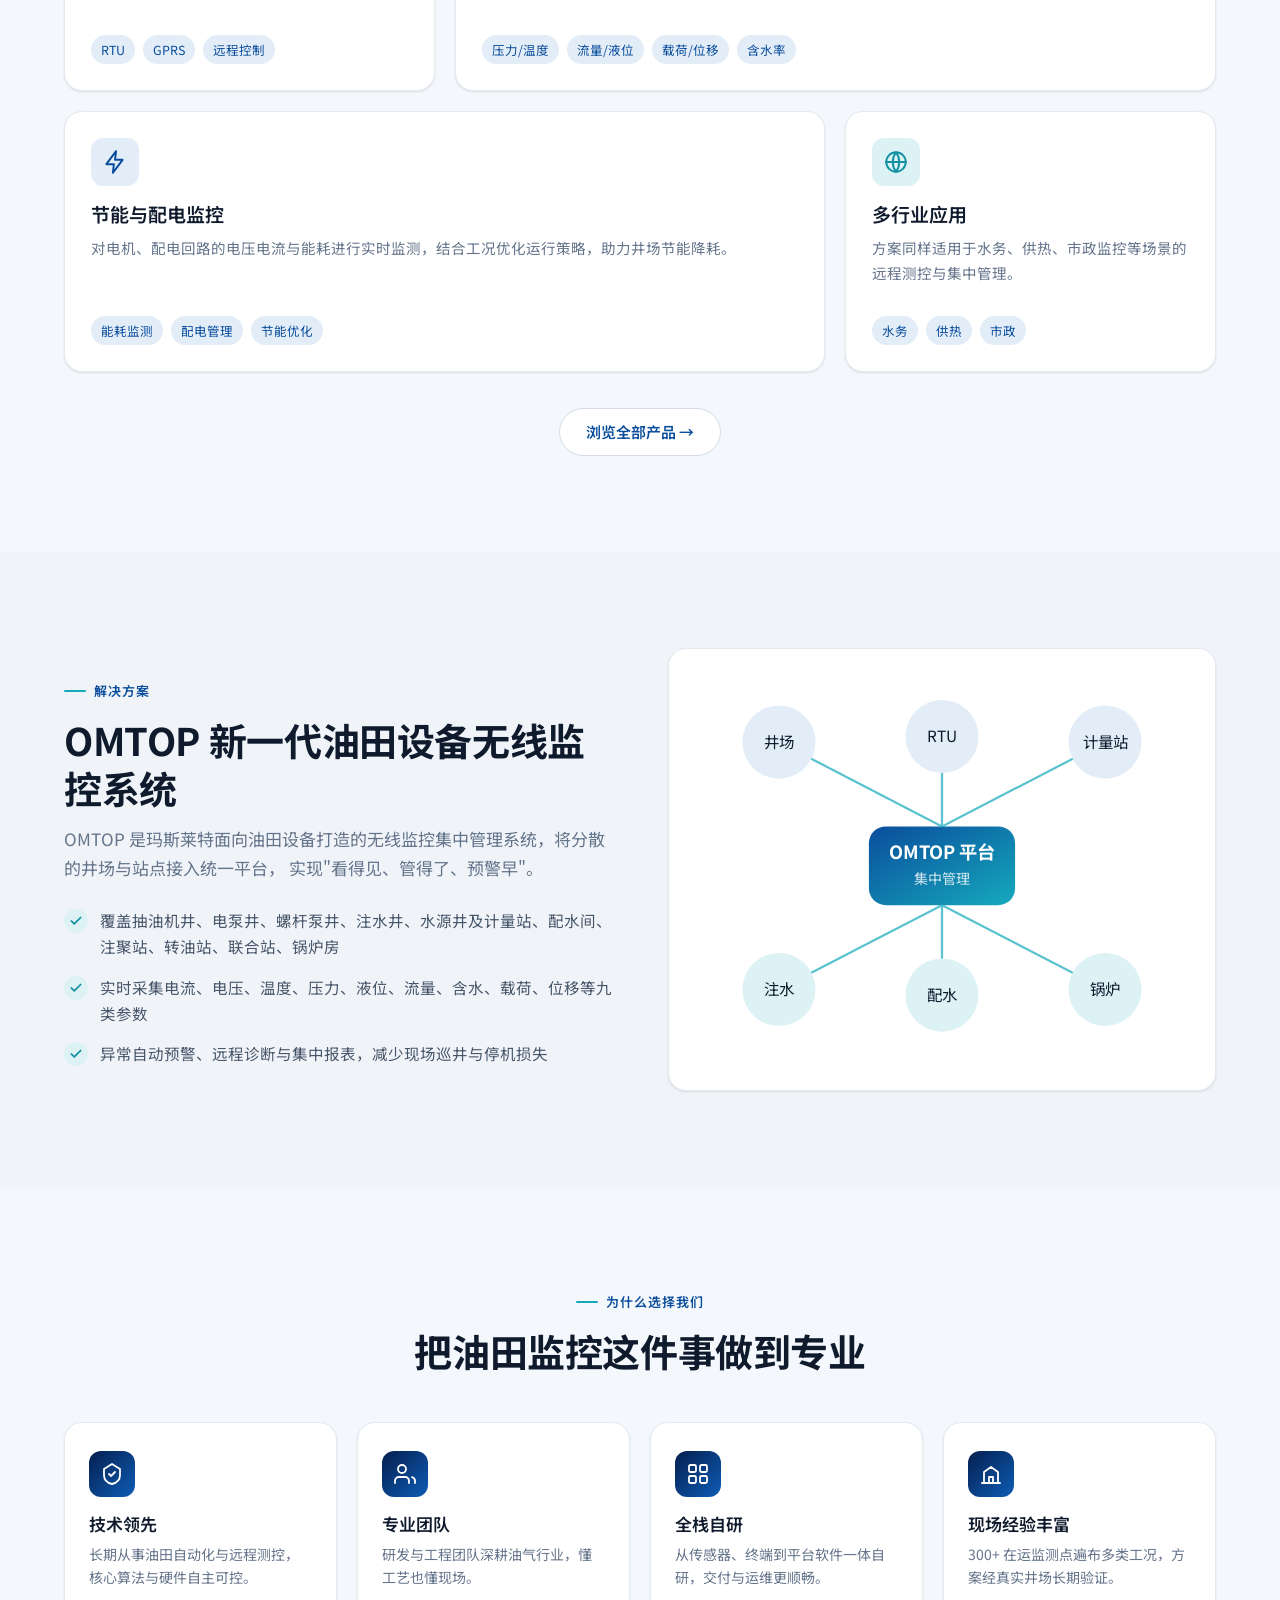
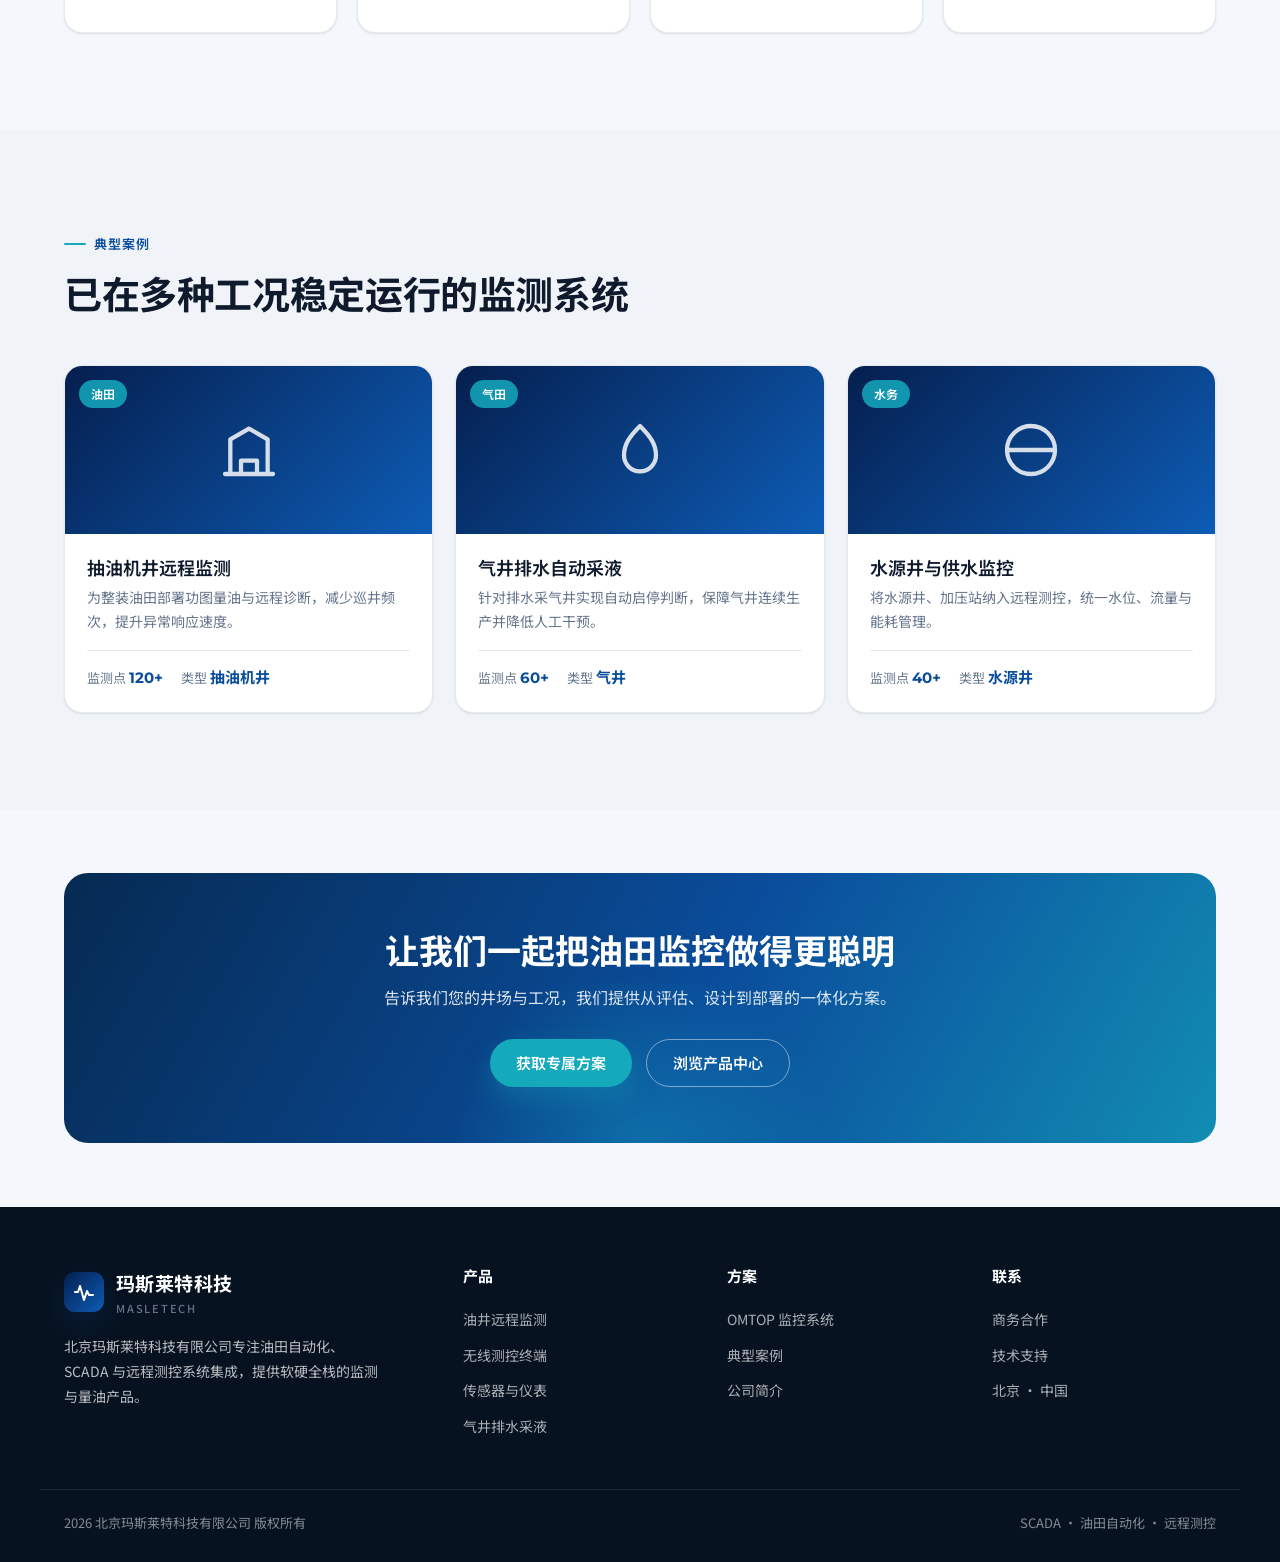
==== commit 0976fcf3: "commit" ====
--- a/index.html
+++ b/index.html
@@ -1,609 +1,404 @@
 <!DOCTYPE html>
-<html lang="en">
-
+<html lang="zh-CN">
 <head>
-    <meta charset="utf-8">
-    <title>某某智能装备有限公司</title>
-    <meta content="width=device-width, initial-scale=1.0" name="viewport">
-    <meta content="" name="keywords">
-    <meta content="" name="description">
-
-    <!-- Favicon -->
-    <link href="img/favicon.ico" rel="icon">
-
-    <!-- Google Web Fonts -->
-    <link rel="preconnect" href="https://fonts.googleapis.com">
-    <link rel="preconnect" href="https://fonts.gstatic.com" crossorigin>
-    <link
-        href="https://fonts.googleapis.com/css2?family=Open+Sans:wght@400;500;600&family=Rubik:wght@500;600;700&display=swap"
-        rel="stylesheet">
-
-    <!-- Icon Font Stylesheet -->
-    <link href="https://cdnjs.cloudflare.com/ajax/libs/font-awesome/5.10.0/css/all.min.css" rel="stylesheet">
-    <link href="https://cdn.jsdelivr.net/npm/bootstrap-icons@1.4.1/font/bootstrap-icons.css" rel="stylesheet">
-
-    <!-- Libraries Stylesheet -->
-    <link href="lib/animate/animate.min.css" rel="stylesheet">
-    <link href="lib/owlcarousel/assets/owl.carousel.min.css" rel="stylesheet">
-
-    <!-- Customized Bootstrap Stylesheet -->
-    <link href="css/bootstrap.min.css" rel="stylesheet">
-
-    <!-- Template Stylesheet -->
-    <link href="css/style.css" rel="stylesheet">
+<meta charset="UTF-8" />
+<meta name="viewport" content="width=device-width, initial-scale=1.0" />
+<title>北京玛斯莱特科技有限公司 — 油田自动化 · SCADA · 远程测控</title>
+<meta name="description" content="北京玛斯莱特科技专注油田自动化、SCADA 与远程测控系统集成，提供油井远程监测、功图量油、无线测控终端、传感器仪表等软硬全栈产品。" />
+<link rel="preconnect" href="https://fonts.googleapis.com" />
+<link rel="preconnect" href="https://fonts.gstatic.com" crossorigin />
+<link href="https://fonts.googleapis.com/css2?family=Montserrat:wght@600;700&family=Noto+Sans+SC:wght@400;500;600;700&display=swap" rel="stylesheet" />
+<link rel="stylesheet" href="assets/css/styles.css" />
 </head>
-
 <body>
-    <!-- Spinner Start -->
-    <div id="spinner"
-        class="show bg-white position-fixed translate-middle w-100 vh-100 top-50 start-50 d-flex align-items-center justify-content-center">
-        <div class="spinner-border text-primary" role="status" style="width: 3rem; height: 3rem;"></div>
-    </div>
-    <!-- Spinner End -->
-
-
-    <!-- Topbar Start -->
-    <div class="container-fluid bg-dark px-0">
-        <div class="row g-0 d-none d-lg-flex">
-            <div class="col-lg-6 ps-5 text-start">
-                <div class="h-100 d-inline-flex align-items-center text-white">
-				<!--
-                    <span>Follow Us:</span>
-                    <a class="btn btn-link text-light" href=""><i class="fab fa-facebook-f"></i></a>
-                    <a class="btn btn-link text-light" href=""><i class="fab fa-twitter"></i></a>
-                    <a class="btn btn-link text-light" href=""><i class="fab fa-linkedin-in"></i></a>
-                    <a class="btn btn-link text-light" href=""><i class="fab fa-instagram"></i></a>
-				-->
-                </div>
-				
-            </div>
-            <div class="col-lg-6 text-end">
-                <div class="h-100 topbar-right d-inline-flex align-items-center text-white py-2 px-5">
-                    <span class="fs-5 fw-bold me-2"><i class="fa fa-phone-alt me-2"></i>联系我们:</span>
-                    <span class="fs-5 fw-bold">+012 345 6789</span>
-                </div>
-            </div>
-        </div>
-    </div>
-    <!-- Topbar End -->
-
-
-    <!-- Navbar Start -->
-    <div id="navbar"></div>
-    <!-- Navbar End -->
-
-
-    <!-- Carousel Start -->
-    <div class="container-fluid px-0 mb-5">
-        <div id="header-carousel" class="carousel slide" data-bs-ride="carousel">
-            <div class="carousel-inner">
-                <div class="carousel-item active">
-                    <img class="w-100" src="img/carousel-1.jpg" alt="Image">
-                    <div class="carousel-caption">
-                        <div class="container">
-                            <div class="row justify-content-center">
-                                <div class="col-lg-10 text-start">
-                                    <p class="fs-5 fw-medium text-primary text-uppercase animated slideInRight">25年行业经验</p>
-                                    <h1 class="display-1 text-white mb-5 animated slideInRight">可靠·高效·一站式工业自动化整体解决方案专家</h1>
-                                    <a href="" class="btn btn-primary py-3 px-5 animated slideInRight">了解更多</a>
-                                </div>
-                            </div>
-                        </div>
-                    </div>
-                </div>
-                <div class="carousel-item">
-                    <img class="w-100" src="img/carousel-2.jpg" alt="Image">
-                    <div class="carousel-caption">
-                        <div class="container">
-                            <div class="row justify-content-center">
-                                <div class="col-lg-10 text-start">
-                                    <p class="fs-5 fw-medium text-primary text-uppercase animated slideInRight">25年专注 · 成就专业</p>
-                                    <h1 class="display-1 text-white mb-5 animated slideInRight">最值得信赖的工业自动化一站式解决方案提供商</h1>
-                                    <a href="" class="btn btn-primary py-3 px-5 animated slideInRight">了解更多</a>
-                                </div>
-                            </div>
-                        </div>
-                    </div>
-                </div>
-            </div>
-            <button class="carousel-control-prev" type="button" data-bs-target="#header-carousel" data-bs-slide="prev">
-                <span class="carousel-control-prev-icon" aria-hidden="true"></span>
-                <span class="visually-hidden">Previous</span>
-            </button>
-            <button class="carousel-control-next" type="button" data-bs-target="#header-carousel" data-bs-slide="next">
-                <span class="carousel-control-next-icon" aria-hidden="true"></span>
-                <span class="visually-hidden">Next</span>
-            </button>
-        </div>
-    </div>
-    <!-- Carousel End -->
-
-
-    <!-- 公司简介 Start -->
-    <div class="container-xxl py-5">
-        <div class="container">
-            <div class="row g-5">
-                <div class="col-lg-6">
-                    <div class="row gx-3 h-100">
-                        <div class="col-6 align-self-start wow fadeInUp" data-wow-delay="0.1s">
-                            <img class="img-fluid" src="img/about-1.jpg">
-                        </div>
-                        <div class="col-6 align-self-end wow fadeInDown" data-wow-delay="0.1s">
-                            <img class="img-fluid" src="img/about-2.jpg">
-                        </div>
-                    </div>
-                </div>
-                <div class="col-lg-6 wow fadeIn" data-wow-delay="0.5s">
-                    <p class="fw-medium text-uppercase text-primary mb-2">公司简介 </p>
-                    <h1 class="display-5 mb-4">深耕工业市场，引领行业发展</h1>
-                    <p class="mb-4">专注于油田测控系统的研发与集成，核心团队拥有多年行业经验，涵盖自动化、电子、计算机等多学科背景。
-					公司自主研发的OMTOP系列系统，融合先进传感与通讯技术，实现油井的远程监控、闭环控制与智能调参，显著提升采油效率，降低运维成本。
-                    </p>
-                    <div class="d-flex align-items-center mb-4">
-                        <div class="flex-shrink-0 bg-primary p-4">
-                            <h1 class="display-2">25</h1>
-                            <h5 class="text-white">年深耕，</h5>
-                            <h5 class="text-white">成就专业品质</h5>
-                        </div>
-                        <div class="ms-4">
-                            <p><i class="fa fa-check text-primary me-2"></i>能源行业</p>
-                            <p><i class="fa fa-check text-primary me-2"></i>环保与水利行业</p>
-                            <p><i class="fa fa-check text-primary me-2"></i>市政基础设施</p>
-                            <p><i class="fa fa-check text-primary me-2"></i>通信与信息化行业</p>
-                            <p class="mb-0"><i class="fa fa-check text-primary me-2"></i>工业自动化与系统集成服务</p>
-                        </div>
-                    </div>
-                    <div class="row pt-2">
-                        <div class="col-sm-6">
-                            <div class="d-flex align-items-center">
-                                <div class="flex-shrink-0 btn-lg-square rounded-circle bg-primary">
-                                    <i class="fa fa-envelope-open text-white"></i>
-                                </div>
-                                <div class="ms-3">
-                                    <p class="mb-2">发送邮件</p>
-                                    <h5 class="mb-0">info@example.com</h5>
-                                </div>
-                            </div>
-                        </div>
-                        <div class="col-sm-6">
-                            <div class="d-flex align-items-center">
-                                <div class="flex-shrink-0 btn-lg-square rounded-circle bg-primary">
-                                    <i class="fa fa-phone-alt text-white"></i>
-                                </div>
-                                <div class="ms-3">
-                                    <p class="mb-2">致电我们</p>
-                                    <h5 class="mb-0">+012 345 6789</h5>
-                                </div>
-                            </div>
-                        </div>
-                    </div>
-                </div>
-            </div>
-        </div>
-    </div>
-    <!-- 公司简介 End -->
-
-
-    <!-- Facts Start -->
-    <div class="container-fluid facts my-5 p-5">
-        <div class="row g-5">
-            <div class="col-md-6 col-xl-3 wow fadeIn" data-wow-delay="0.1s">
-                <div class="text-center border p-5">
-                    <i class="fa fa-certificate fa-3x text-white mb-3"></i>
-                    <h1 class="display-2 text-primary mb-0" data-toggle="counter-up">25</h1>
-                    <span class="fs-5 fw-semi-bold text-white">年经验</span>
-                </div>
-            </div>
-            <div class="col-md-6 col-xl-3 wow fadeIn" data-wow-delay="0.3s">
-                <div class="text-center border p-5">
-                    <i class="fa fa-users-cog fa-3x text-white mb-3"></i>
-                    <h1 class="display-2 text-primary mb-0" data-toggle="counter-up">135</h1>
-                    <span class="fs-5 fw-semi-bold text-white">典型案例</span>
-                </div>
-            </div>
-            <div class="col-md-6 col-xl-3 wow fadeIn" data-wow-delay="0.5s">
-                <div class="text-center border p-5">
-                    <i class="fa fa-users fa-3x text-white mb-3"></i>
-                    <h1 class="display-2 text-primary mb-0" data-toggle="counter-up">957</h1>
-                    <span class="fs-5 fw-semi-bold text-white">满意客户</span>
-                </div>
-            </div>
-            <div class="col-md-6 col-xl-3 wow fadeIn" data-wow-delay="0.7s">
-                <div class="text-center border p-5">
-                    <i class="fa fa-check-double fa-3x text-white mb-3"></i>
-                    <h1 class="display-2 text-primary mb-0" data-toggle="counter-up">1839</h1>
-                    <span class="fs-5 fw-semi-bold text-white">产品</span>
-                </div>
-            </div>
-        </div>
-    </div>
-    <!-- Facts End -->
-
-
-    <!-- 企业文化s Start -->
-    <div class="container-xxl py-5">
-        <div class="container">
-            <div class="row g-5 align-items-center">
-                <div class="col-lg-6 wow fadeInUp" data-wow-delay="0.1s">
-                    <div class="position-relative me-lg-4">
-                        <img class="img-fluid w-100" src="img/feature.jpg" alt="">
-                        <span
-                            class="position-absolute top-50 start-100 translate-middle bg-white rounded-circle d-none d-lg-block"
-                            style="width: 120px; height: 120px;"></span>
-                        <button type="button" class="btn-play" data-bs-toggle="modal"
-                            data-src="https://www.youtube.com/embed/DWRcNpR6Kdc" data-bs-target="#videoModal">
-                            <span></span>
-                        </button>
-                    </div>
-                </div>
-                <div class="col-lg-6 wow fadeInUp" data-wow-delay="0.5s">
-                    <p class="fw-medium text-uppercase text-primary mb-2">为什么选择我们</p>
-                    <h1 class="display-5 mb-4">我们的优势</h1>
-                    <p class="mb-4">我们专注于工业自动化与油田测控系统领域二十余年，凭借丰富的行业经验、领先的技术实力与全面的服务体系，赢得了众多客户的信赖与长期合作。
-                    </p>
-                    <div class="row gy-4">
-                        <div class="col-12">
-                            <div class="d-flex">
-                                <div class="flex-shrink-0 btn-lg-square rounded-circle bg-primary">
-                                    <i class="fa fa-check text-white"></i>
-                                </div>
-                                <div class="ms-4">
-                                    <h4>深厚的行业积累</h4>
-                                    <span>拥有25年油田自动化系统研发与集成经验，团队成员具备石油工程、自动化、计算机等多学科背景，实战能力强，落地效果好。</span>
-                                </div>
-                            </div>
-                        </div>
-                        <div class="col-12">
-                            <div class="d-flex">
-                                <div class="flex-shrink-0 btn-lg-square rounded-circle bg-primary">
-                                    <i class="fa fa-check text-white"></i>
-                                </div>
-                                <div class="ms-4">
-                                    <h4>领先的自主技术</h4>
-                                    <span>自主研发OMTOP系列油田监控系统，融合传感器、通讯、网络与闭环控制技术，提升油井智能化与自动化水平，助力客户降本增效。</span>
-                                </div>
-                            </div>
-                        </div>
-                        <div class="col-12">
-                            <div class="d-flex">
-                                <div class="flex-shrink-0 btn-lg-square rounded-circle bg-primary">
-                                    <i class="fa fa-check text-white"></i>
-                                </div>
-                                <div class="ms-4">
-                                    <h4>一站式解决方案</h4>
-                                    <span>提供从项目设计、系统集成到售后运维的全流程服务，支持定制化开发，覆盖石油、电力、水利、市政、环保等多个行业。</span>
-                                </div>
-                            </div>
-                        </div>
-                    </div>
-                </div>
-            </div>
-        </div>
-    </div>
-    <!-- 企业文化End -->
-
-
-    <!-- Video Modal Start -->
-    <div class="modal modal-video fade" id="videoModal" tabindex="-1" aria-labelledby="exampleModalLabel"
-        aria-hidden="true">
-        <div class="modal-dialog">
-            <div class="modal-content rounded-0">
-                <div class="modal-header">
-                    <h3 class="modal-title" id="exampleModalLabel">Youtube Video</h3>
-                    <button type="button" class="btn-close" data-bs-dismiss="modal" aria-label="Close"></button>
-                </div>
-                <div class="modal-body">
-                    <!-- 16:9 aspect ratio -->
-                    <div class="ratio ratio-16x9">
-                        <iframe class="embed-responsive-item" src="" id="video" allowfullscreen
-                            allowscriptaccess="always" allow="autoplay"></iframe>
-                    </div>
-                </div>
-            </div>
-        </div>
-    </div>
-    <!-- Video Modal End -->
-
-
-    <!-- 解决方案 Start -->
-    <div class="container-xxl py-5">
-        <div class="container">
-            <div class="text-center mx-auto pb-4 wow fadeInUp" data-wow-delay="0.1s" style="max-width: 600px;">
-                <p class="fw-medium text-uppercase text-primary mb-2">解决方案</p>
-                <h1 class="display-5 mb-4">我们专注于提供高效可靠的工业解决方案</h1>
-            </div>
-            <div class="row gy-5 gx-4">
-                <div class="col-md-6 col-lg-4 wow fadeInUp" data-wow-delay="0.1s">
-                    <div class="service-item">
-                        <img class="img-fluid" src="img/service-1.jpg" alt="">
-                        <div class="service-img">
-                            <img class="img-fluid" src="img/service-1.jpg" alt="">
-                        </div>
-                        <div class="service-detail">
-                            <div class="service-title">
-                                <hr class="w-25">
-                                <h3 class="mb-0">通信与信息化行业</h3>
-                                <hr class="w-25">
-                            </div>
-                            <div class="service-text">
-                                <p class="text-white mb-0">Erat ipsum justo amet duo et elitr dolor, est duo duo eos
-                                    lorem sed diam stet diam sed stet.</p>
-                            </div>
-                        </div>
-                        <a class="btn btn-light" href="">了解更多</a>
-                    </div>
-                </div>
-                <div class="col-md-6 col-lg-4 wow fadeInUp" data-wow-delay="0.3s">
-                    <div class="service-item">
-                        <img class="img-fluid" src="img/service-2.jpg" alt="">
-                        <div class="service-img">
-                            <img class="img-fluid" src="img/service-2.jpg" alt="">
-                        </div>
-                        <div class="service-detail">
-                            <div class="service-title">
-                                <hr class="w-25">
-                                <h3 class="mb-0">工业自动化与系统集成服务</h3>
-                                <hr class="w-25">
-                            </div>
-                            <div class="service-text">
-                                <p class="text-white mb-0">Erat ipsum justo amet duo et elitr dolor, est duo duo eos
-                                    lorem sed diam stet diam sed stet.</p>
-                            </div>
-                        </div>
-                        <a class="btn btn-light" href="">了解更多</a>
-                    </div>
-                </div>
-                <div class="col-md-6 col-lg-4 wow fadeInUp" data-wow-delay="0.5s">
-                    <div class="service-item">
-                        <img class="img-fluid" src="img/service-3.jpg" alt="">
-                        <div class="service-img">
-                            <img class="img-fluid" src="img/service-3.jpg" alt="">
-                        </div>
-                        <div class="service-detail">
-                            <div class="service-title">
-                                <hr class="w-25">
-                                <h3 class="mb-0">能源行业</h3>
-                                <hr class="w-25">
-                            </div>
-                            <div class="service-text">
-                                <p class="text-white mb-0">Erat ipsum justo amet duo et elitr dolor, est duo duo eos
-                                    lorem sed diam stet diam sed stet.</p>
-                            </div>
-                        </div>
-                        <a class="btn btn-light" href="">了解更多</a>
-                    </div>
-                </div>
-            </div>
-        </div>
-    </div>
-    <!-- 解决方案 End -->
-
-
-    <!-- 产品中心 Start -->
-    <div class="container-fluid bg-dark pt-5 my-5 px-0">
-        <div class="text-center mx-auto mt-5 wow fadeIn" data-wow-delay="0.1s" style="max-width: 600px;">
-            <p class="fw-medium text-uppercase text-primary mb-2">产品中心</p>
-            <h1 class="display-5 text-white mb-5">近期案例展示</h1>
-        </div>
-        <div class="owl-carousel project-carousel wow fadeIn" data-wow-delay="0.1s">
-            <a class="project-item" href="">
-                <img class="img-fluid" src="img/project-1.jpg" alt="">
-                <div class="project-title">
-                    <h5 class="text-primary mb-0">Auto Engineering</h5>
-                </div>
-            </a>
-            <a class="project-item" href="">
-                <img class="img-fluid" src="img/project-2.jpg" alt="">
-                <div class="project-title">
-                    <h5 class="text-primary mb-0">Civil Engineering</h5>
-                </div>
-            </a>
-            <a class="project-item" href="">
-                <img class="img-fluid" src="img/project-3.jpg" alt="">
-                <div class="project-title">
-                    <h5 class="text-primary mb-0">Gas Engineering</h5>
-                </div>
-            </a>
-            <a class="project-item" href="">
-                <img class="img-fluid" src="img/project-4.jpg" alt="">
-                <div class="project-title">
-                    <h5 class="text-primary mb-0">Power Engineering</h5>
-                </div>
-            </a>
-            <a class="project-item" href="">
-                <img class="img-fluid" src="img/project-5.jpg" alt="">
-                <div class="project-title">
-                    <h5 class="text-primary mb-0">Energy Engineering</h5>
-                </div>
-            </a>
-            <a class="project-item" href="">
-                <img class="img-fluid" src="img/project-6.jpg" alt="">
-                <div class="project-title">
-                    <h5 class="text-primary mb-0">Water Engineering</h5>
-                </div>
-            </a>
-        </div>
-    </div>
-    <!-- 产品中心 End -->
-
-
-    <!-- 典型案例 Start -->
-    <div class="container-xxl py-5">
-        <div class="container">
-            <div class="text-center mx-auto wow fadeInUp" data-wow-delay="0.1s" style="max-width: 600px;">
-                <p class="fw-medium text-uppercase text-primary mb-2">典型案例</p>
-                <h1 class="display-5 mb-5">典型案例</h1>
-            </div>
-            <div class="row g-4">
-                <div class="col-lg-4 col-md-6 wow fadeInUp" data-wow-delay="0.1s">
-                    <div class="team-item">
-                        <img class="img-fluid" src="img/team-1.jpg" alt="">
-                        <div class="d-flex">
-                            <div class="flex-shrink-0 btn-square bg-primary" style="width: 90px; height: 90px;">
-                                <i class="fa fa-2x fa-share text-white"></i>
-                            </div>
-                            <div class="position-relative overflow-hidden bg-light d-flex flex-column justify-content-center w-100 ps-4"
-                                style="height: 90px;">
-                                <h5>Rob Miller</h5>
-                                <span class="text-primary">CEO & Founder</span>
-                                <div class="team-social">
-                                    <a class="btn btn-square btn-dark rounded-circle mx-1" href=""><i
-                                            class="fab fa-facebook-f"></i></a>
-                                    <a class="btn btn-square btn-dark rounded-circle mx-1" href=""><i
-                                            class="fab fa-twitter"></i></a>
-                                    <a class="btn btn-square btn-dark rounded-circle mx-1" href=""><i
-                                            class="fab fa-instagram"></i></a>
-                                </div>
-                            </div>
-                        </div>
-                    </div>
-                </div>
-                <div class="col-lg-4 col-md-6 wow fadeInUp" data-wow-delay="0.3s">
-                    <div class="team-item">
-                        <img class="img-fluid" src="img/team-2.jpg" alt="">
-                        <div class="d-flex">
-                            <div class="flex-shrink-0 btn-square bg-primary" style="width: 90px; height: 90px;">
-                                <i class="fa fa-2x fa-share text-white"></i>
-                            </div>
-                            <div class="position-relative overflow-hidden bg-light d-flex flex-column justify-content-center w-100 ps-4"
-                                style="height: 90px;">
-                                <h5>Adam Crew</h5>
-                                <span class="text-primary">产品中心</span>
-                                <div class="team-social">
-                                    <a class="btn btn-square btn-dark rounded-circle mx-1" href=""><i
-                                            class="fab fa-facebook-f"></i></a>
-                                    <a class="btn btn-square btn-dark rounded-circle mx-1" href=""><i
-                                            class="fab fa-twitter"></i></a>
-                                    <a class="btn btn-square btn-dark rounded-circle mx-1" href=""><i
-                                            class="fab fa-instagram"></i></a>
-                                </div>
-                            </div>
-                        </div>
-                    </div>
-                </div>
-                <div class="col-lg-4 col-md-6 wow fadeInUp" data-wow-delay="0.5s">
-                    <div class="team-item">
-                        <img class="img-fluid" src="img/team-3.jpg" alt="">
-                        <div class="d-flex">
-                            <div class="flex-shrink-0 btn-square bg-primary" style="width: 90px; height: 90px;">
-                                <i class="fa fa-2x fa-share text-white"></i>
-                            </div>
-                            <div class="position-relative overflow-hidden bg-light d-flex flex-column justify-content-center w-100 ps-4"
-                                style="height: 90px;">
-                                <h5>Peter Farel</h5>
-                                <span class="text-primary">Engineer</span>
-                                <div class="team-social">
-                                    <a class="btn btn-square btn-dark rounded-circle mx-1" href=""><i
-                                            class="fab fa-facebook-f"></i></a>
-                                    <a class="btn btn-square btn-dark rounded-circle mx-1" href=""><i
-                                            class="fab fa-twitter"></i></a>
-                                    <a class="btn btn-square btn-dark rounded-circle mx-1" href=""><i
-                                            class="fab fa-instagram"></i></a>
-                                </div>
-                            </div>
-                        </div>
-                    </div>
-                </div>
-            </div>
-        </div>
-    </div>
-    <!-- 典型案例 End -->
-
-
-    <!-- Testimonial Start -->
-    <div class="container-xxl py-5">
-        <div class="container">
-            <div class="text-center mx-auto wow fadeInUp" data-wow-delay="0.1s" style="max-width: 600px;">
-                <p class="fw-medium text-uppercase text-primary mb-2">客户反馈</p>
-                <h1 class="display-5 mb-5">来自客户的认可</h1>
-            </div>
-            <div class="owl-carousel testimonial-carousel wow fadeInUp" data-wow-delay="0.1s">
-                <div class="testimonial-item text-center">
-                    <div class="testimonial-img position-relative">
-                        <img class="img-fluid rounded-circle mx-auto mb-5" src="img/testimonial-1.jpg">
-                        <div class="btn-square bg-primary rounded-circle">
-                            <i class="fa fa-quote-left text-white"></i>
-                        </div>
-                    </div>
-                    <div class="testimonial-text text-center rounded p-4">
-                        <p>Clita clita tempor justo dolor ipsum amet kasd amet duo justo duo duo labore sed sed. Magna
-                            ut diam sit et amet stet eos sed clita erat magna elitr erat sit sit erat at rebum justo sea
-                            clita.</p>
-                        <h5 class="mb-1">Client Name</h5>
-                        <span class="fst-italic">Profession</span>
-                    </div>
-                </div>
-                <div class="testimonial-item text-center">
-                    <div class="testimonial-img position-relative">
-                        <img class="img-fluid rounded-circle mx-auto mb-5" src="img/testimonial-2.jpg">
-                        <div class="btn-square bg-primary rounded-circle">
-                            <i class="fa fa-quote-left text-white"></i>
-                        </div>
-                    </div>
-                    <div class="testimonial-text text-center rounded p-4">
-                        <p>Clita clita tempor justo dolor ipsum amet kasd amet duo justo duo duo labore sed sed. Magna
-                            ut diam sit et amet stet eos sed clita erat magna elitr erat sit sit erat at rebum justo sea
-                            clita.</p>
-                        <h5 class="mb-1">Client Name</h5>
-                        <span class="fst-italic">Profession</span>
-                    </div>
-                </div>
-                <div class="testimonial-item text-center">
-                    <div class="testimonial-img position-relative">
-                        <img class="img-fluid rounded-circle mx-auto mb-5" src="img/testimonial-3.jpg">
-                        <div class="btn-square bg-primary rounded-circle">
-                            <i class="fa fa-quote-left text-white"></i>
-                        </div>
-                    </div>
-                    <div class="testimonial-text text-center rounded p-4">
-                        <p>Clita clita tempor justo dolor ipsum amet kasd amet duo justo duo duo labore sed sed. Magna
-                            ut diam sit et amet stet eos sed clita erat magna elitr erat sit sit erat at rebum justo sea
-                            clita.</p>
-                        <h5 class="mb-1">Client Name</h5>
-                        <span class="fst-italic">Profession</span>
-                    </div>
-                </div>
-            </div>
-        </div>
-    </div>
-    <!-- Testimonial End -->
-
-
-    <!-- Footer Start -->
-    <div id="footer"></div>
-    <!-- Footer End -->
-
-
-    <!-- Copyright Start -->
-    <div class="container-fluid copyright bg-dark py-4">
-        <div class="container text-center">
-            <p class="mb-2">Copyright &copy; <a class="fw-semi-bold" href="#">某某智能装备有限公司</a>, All Right Reserved.
-            </p>
-            <!--/*** This template is free as long as you keep the footer author’s credit link/attribution link/backlink. If you'd like to use the template without the footer author’s credit link/attribution link/backlink, you can purchase the Credit Removal License from "https://htmlcodex.com/credit-removal". Thank you for your support. ***/-->
-            <p class="mb-0">Designed By <a class="fw-semi-bold" href="https://htmlcodex.com">HTML Codex</a> Distributed
-                By: <a href="https://themewagon.com">ThemeWagon</a> </p>
-        </div>
-    </div>
-    <!-- Copyright End -->
-
-
-    <!-- Back to Top -->
-    <a href="#" class="btn btn-lg btn-primary btn-lg-square rounded-circle back-to-top"><i
-            class="bi bi-arrow-up"></i></a>
-
-
-    <!-- JavaScript Libraries -->
-    <script src="https://code.jquery.com/jquery-3.4.1.min.js"></script>
-    <script src="https://cdn.jsdelivr.net/npm/bootstrap@5.0.0/dist/js/bootstrap.bundle.min.js"></script>
-    <script src="lib/wow/wow.min.js"></script>
-    <script src="lib/easing/easing.min.js"></script>
-    <script src="lib/waypoints/waypoints.min.js"></script>
-    <script src="lib/owlcarousel/owl.carousel.min.js"></script>
-    <script src="lib/counterup/counterup.min.js"></script>
-
-    <!-- Template Javascript -->
-    <script src="js/main.js"></script>
-	<script src="js/include.js" defer></script>
+
+<!-- ============ 头部 / 导航 ============ -->
+<header class="header">
+  <div class="container header__inner">
+    <a class="brand" href="index.html" aria-label="玛斯莱特科技 首页">
+      <span class="brand__mark" aria-hidden="true">
+        <svg viewBox="0 0 24 24" fill="none" stroke="#fff" stroke-width="2" stroke-linecap="round" stroke-linejoin="round">
+          <path d="M3 12h3l2-6 4 14 3-9 2 4h4"/>
+        </svg>
+      </span>
+      <span class="brand__name">玛斯莱特科技<small>MASLETECH</small></span>
+    </a>
+
+    <nav class="nav" id="nav">
+      <a href="index.html" class="active">首页</a>
+      <a href="about.html">公司简介</a>
+      <a href="products.html">产品中心</a>
+      <a href="cases.html">典型案例</a>
+      <a href="solution.html">解决方案</a>
+      <a href="contact.html">联系我们</a>
+    </nav>
+
+    <div class="header__cta">
+      <a href="contact.html" class="btn btn--primary btn--sm">获取方案</a>
+      <button class="nav-toggle" id="navToggle" aria-label="展开菜单" aria-expanded="false">
+        <svg viewBox="0 0 24 24" fill="none" stroke="currentColor" stroke-width="2" stroke-linecap="round"><path d="M4 7h16M4 12h16M4 17h16"/></svg>
+      </button>
+    </div>
+  </div>
+</header>
+
+<!-- ============ Hero ============ -->
+<section class="hero">
+  <div class="container hero__inner">
+    <div class="hero__copy">
+      <span class="hero__eyebrow">SCADA · 油田自动化 · 远程测控</span>
+      <h1>让每一口油井<br><span class="accent">都被实时看见</span></h1>
+      <p class="hero__sub">
+        我们以软硬全栈自研的远程测控系统，把抽油机井、电泵井、气井与计量站的运行状态
+        汇聚到同一块屏幕——实时、可信、可预警。
+      </p>
+      <div class="hero__actions">
+        <a href="products.html" class="btn btn--cyan">
+          查看产品中心
+          <svg viewBox="0 0 24 24" fill="none" stroke="currentColor" stroke-width="2" stroke-linecap="round" stroke-linejoin="round"><path d="M5 12h14M13 6l6 6-6 6"/></svg>
+        </a>
+        <a href="contact.html" class="btn btn--ghost">联系我们</a>
+      </div>
+      <div class="hero__trust">
+        <span>
+          <svg viewBox="0 0 24 24" fill="none" stroke="currentColor" stroke-width="2" stroke-linecap="round" stroke-linejoin="round"><path d="M20 6 9 17l-5-5"/></svg>
+          18 年行业深耕
+        </span>
+        <span>
+          <svg viewBox="0 0 24 24" fill="none" stroke="currentColor" stroke-width="2" stroke-linecap="round" stroke-linejoin="round"><path d="M20 6 9 17l-5-5"/></svg>
+          300+ 在运监测点
+        </span>
+        <span>
+          <svg viewBox="0 0 24 24" fill="none" stroke="currentColor" stroke-width="2" stroke-linecap="round" stroke-linejoin="round"><path d="M20 6 9 17l-5-5"/></svg>
+          软硬全栈自研
+        </span>
+      </div>
+    </div>
+
+    <!-- 监控面板 -->
+    <div class="monitor" aria-label="实时监测示意面板">
+      <div class="monitor__top">
+        <span class="monitor__title">油井实时监测 · 一号计量站</span>
+        <span class="status-pill"><span class="dot"></span>在线 · 正常</span>
+      </div>
+      <div class="monitor__chart">
+        <svg viewBox="0 0 320 120" width="100%" role="img" aria-label="载荷趋势曲线">
+          <defs>
+            <linearGradient id="g1" x1="0" y1="0" x2="0" y2="1">
+              <stop offset="0%" stop-color="#15A9BC" stop-opacity="0.35"/>
+              <stop offset="100%" stop-color="#15A9BC" stop-opacity="0"/>
+            </linearGradient>
+          </defs>
+          <g stroke="rgba(255,255,255,0.12)" stroke-width="1">
+            <line x1="0" y1="30" x2="320" y2="30"/>
+            <line x1="0" y1="60" x2="320" y2="60"/>
+            <line x1="0" y1="90" x2="320" y2="90"/>
+          </g>
+          <path d="M0 78 L40 70 L80 82 L120 58 L160 66 L200 44 L240 54 L280 36 L320 48 L320 120 L0 120 Z" fill="url(#g1)"/>
+          <path d="M0 78 L40 70 L80 82 L120 58 L160 66 L200 44 L240 54 L280 36 L320 48" fill="none" stroke="#6FE0EE" stroke-width="2.5" stroke-linecap="round" stroke-linejoin="round"/>
+        </svg>
+      </div>
+      <div class="monitor__chips">
+        <div class="chip"><div class="chip__label">载荷</div><div class="chip__value">42.6<small>kN</small></div></div>
+        <div class="chip"><div class="chip__label">电流</div><div class="chip__value">28.4<small>A</small></div></div>
+        <div class="chip"><div class="chip__label">温度</div><div class="chip__value">63.5<small>℃</small></div></div>
+      </div>
+    </div>
+  </div>
+</section>
+
+<!-- ============ 数据条 ============ -->
+<section class="stats">
+  <div class="container stats__grid">
+    <div class="stat"><div class="stat__num">18<span>+</span></div><div class="stat__label">年行业深耕</div></div>
+    <div class="stat"><div class="stat__num">300<span>+</span></div><div class="stat__label">在运监测点</div></div>
+    <div class="stat"><div class="stat__num">9<span>大类</span></div><div class="stat__label">核心产品系列</div></div>
+    <div class="stat"><div class="stat__num">24<span>h</span></div><div class="stat__label">远程值守</div></div>
+  </div>
+</section>
+
+<!-- ============ 产品中心 ============ -->
+<section class="section">
+  <div class="container">
+    <div class="section-head">
+      <span class="eyebrow">产品中心</span>
+      <h2 class="section-title">覆盖采油全链路的监测与测控产品</h2>
+      <p class="section-sub">从井筒到计量站，从传感器到集中管理平台，软硬一体、即插即用。</p>
+    </div>
+
+    <div class="bento">
+      <!-- A 宽卡 -->
+      <article class="card card--wide">
+        <span class="card__icon">
+          <svg viewBox="0 0 24 24" fill="none" stroke="currentColor" stroke-width="1.8" stroke-linecap="round" stroke-linejoin="round"><path d="M3 21h18M5 21V7l7-4 7 4v14M9 21v-6h6v6"/></svg>
+        </span>
+        <h3 class="card__title">油井远程监测与功图量油系统</h3>
+        <p class="card__desc">基于无线功图测试终端，实时采集载荷、位移与电流，自动绘制示功图并核算产液量，实现抽油机井远程诊断与量油。</p>
+        <div class="card__tags">
+          <span class="tag">示功图</span><span class="tag">远程量油</span><span class="tag">抽油机井</span>
+        </div>
+      </article>
+
+      <!-- B -->
+      <article class="card">
+        <span class="card__icon card__icon--cyan">
+          <svg viewBox="0 0 24 24" fill="none" stroke="currentColor" stroke-width="1.8" stroke-linecap="round" stroke-linejoin="round"><path d="M12 3c4 4 6 7 6 11a6 6 0 1 1-12 0c0-4 2-7 6-11Z"/></svg>
+        </span>
+        <h3 class="card__title">气井排水自动采液器</h3>
+        <p class="card__desc">针对排水采气工况，自动判断积液并启停，保障气井连续稳定生产。</p>
+        <div class="card__tags">
+          <span class="tag">排水采气</span><span class="tag">自动启停</span>
+        </div>
+      </article>
+
+      <!-- C -->
+      <article class="card">
+        <span class="card__icon">
+          <svg viewBox="0 0 24 24" fill="none" stroke="currentColor" stroke-width="1.8" stroke-linecap="round" stroke-linejoin="round"><rect x="4" y="4" width="16" height="16" rx="2"/><path d="M9 9h6v6H9zM4 10h-2M4 14h-2M22 10h-2M22 14h-2M10 4V2M14 4V2M10 22v-2M14 22v-2"/></svg>
+        </span>
+        <h3 class="card__title">无线测控终端与 RTU</h3>
+        <p class="card__desc">支持 GSM/GPRS 与多协议接入的远程测控终端，适配各类井场与站点的数据采集与远程控制。</p>
+        <div class="card__tags">
+          <span class="tag">RTU</span><span class="tag">GPRS</span><span class="tag">远程控制</span>
+        </div>
+      </article>
+
+      <!-- D 宽卡 -->
+      <article class="card card--wide">
+        <span class="card__icon card__icon--cyan">
+          <svg viewBox="0 0 24 24" fill="none" stroke="currentColor" stroke-width="1.8" stroke-linecap="round" stroke-linejoin="round"><path d="M3 12h4l2 6 4-12 2 6h6"/></svg>
+        </span>
+        <h3 class="card__title">传感器与智能仪表</h3>
+        <p class="card__desc">覆盖电流、电压、温度、压力、液位、流量、含水、载荷、位移等关键参数的传感器与仪表，为监测平台提供可靠数据源。</p>
+        <div class="card__tags">
+          <span class="tag">压力/温度</span><span class="tag">流量/液位</span><span class="tag">载荷/位移</span><span class="tag">含水率</span>
+        </div>
+      </article>
+
+      <!-- E 宽卡 -->
+      <article class="card card--wide">
+        <span class="card__icon">
+          <svg viewBox="0 0 24 24" fill="none" stroke="currentColor" stroke-width="1.8" stroke-linecap="round" stroke-linejoin="round"><path d="M13 2 4 14h7l-1 8 9-12h-7l1-8Z"/></svg>
+        </span>
+        <h3 class="card__title">节能与配电监控</h3>
+        <p class="card__desc">对电机、配电回路的电压电流与能耗进行实时监测，结合工况优化运行策略，助力井场节能降耗。</p>
+        <div class="card__tags">
+          <span class="tag">能耗监测</span><span class="tag">配电管理</span><span class="tag">节能优化</span>
+        </div>
+      </article>
+
+      <!-- F -->
+      <article class="card">
+        <span class="card__icon card__icon--cyan">
+          <svg viewBox="0 0 24 24" fill="none" stroke="currentColor" stroke-width="1.8" stroke-linecap="round" stroke-linejoin="round"><circle cx="12" cy="12" r="9"/><path d="M3 12h18M12 3a15 15 0 0 1 0 18M12 3a15 15 0 0 0 0 18"/></svg>
+        </span>
+        <h3 class="card__title">多行业应用</h3>
+        <p class="card__desc">方案同样适用于水务、供热、市政监控等场景的远程测控与集中管理。</p>
+        <div class="card__tags">
+          <span class="tag">水务</span><span class="tag">供热</span><span class="tag">市政</span>
+        </div>
+      </article>
+    </div>
+
+    <div class="more-row">
+      <a href="products.html" class="btn btn--outline">浏览全部产品 →</a>
+    </div>
+  </div>
+</section>
+
+<!-- ============ 解决方案 ============ -->
+<section class="section section--alt">
+  <div class="container solution__grid">
+    <div class="solution__copy">
+      <span class="eyebrow">解决方案</span>
+      <h2 class="section-title">OMTOP 新一代油田设备无线监控系统</h2>
+      <p class="section-sub">
+        OMTOP 是玛斯莱特面向油田设备打造的无线监控集中管理系统，将分散的井场与站点接入统一平台，
+        实现"看得见、管得了、预警早"。
+      </p>
+      <ul class="solution__list">
+        <li>
+          <span class="check"><svg viewBox="0 0 24 24" fill="none" stroke="currentColor" stroke-width="3" stroke-linecap="round" stroke-linejoin="round"><path d="M20 6 9 17l-5-5"/></svg></span>
+          覆盖抽油机井、电泵井、螺杆泵井、注水井、水源井及计量站、配水间、注聚站、转油站、联合站、锅炉房
+        </li>
+        <li>
+          <span class="check"><svg viewBox="0 0 24 24" fill="none" stroke="currentColor" stroke-width="3" stroke-linecap="round" stroke-linejoin="round"><path d="M20 6 9 17l-5-5"/></svg></span>
+          实时采集电流、电压、温度、压力、液位、流量、含水、载荷、位移等九类参数
+        </li>
+        <li>
+          <span class="check"><svg viewBox="0 0 24 24" fill="none" stroke="currentColor" stroke-width="3" stroke-linecap="round" stroke-linejoin="round"><path d="M20 6 9 17l-5-5"/></svg></span>
+          异常自动预警、远程诊断与集中报表，减少现场巡井与停机损失
+        </li>
+      </ul>
+    </div>
+
+    <div class="solution__diagram" aria-label="系统架构示意">
+      <svg viewBox="0 0 360 280" width="100%" role="img" aria-label="OMTOP 系统架构">
+        <defs>
+          <linearGradient id="g2" x1="0" y1="0" x2="1" y2="1">
+            <stop offset="0%" stop-color="#0A4D9C"/><stop offset="100%" stop-color="#15A9BC"/>
+          </linearGradient>
+        </defs>
+        <!-- 中心平台 -->
+        <rect x="128" y="112" width="104" height="56" rx="12" fill="url(#g2)"/>
+        <text x="180" y="135" text-anchor="middle" fill="#fff" font-size="13" font-weight="700" font-family="Noto Sans SC">OMTOP 平台</text>
+        <text x="180" y="153" text-anchor="middle" fill="rgba(255,255,255,0.8)" font-size="10" font-family="Noto Sans SC">集中管理</text>
+        <!-- 连接线 -->
+        <g stroke="#15A9BC" stroke-width="1.6" opacity="0.7">
+          <line x1="180" y1="112" x2="64" y2="52"/>
+          <line x1="180" y1="112" x2="180" y2="48"/>
+          <line x1="180" y1="112" x2="296" y2="52"/>
+          <line x1="180" y1="168" x2="64" y2="228"/>
+          <line x1="180" y1="168" x2="180" y2="232"/>
+          <line x1="180" y1="168" x2="296" y2="228"/>
+        </g>
+        <!-- 终端节点 -->
+        <g font-family="Noto Sans SC" font-size="11" fill="#0F1B2D" text-anchor="middle">
+          <circle cx="64" cy="52" r="26" fill="#E3EDF8"/><text x="64" y="56">井场</text>
+          <circle cx="180" cy="48" r="26" fill="#E3EDF8"/><text x="180" y="52">RTU</text>
+          <circle cx="296" cy="52" r="26" fill="#E3EDF8"/><text x="296" y="56">计量站</text>
+          <circle cx="64" cy="228" r="26" fill="#DCF2F5"/><text x="64" y="232">注水</text>
+          <circle cx="180" cy="232" r="26" fill="#DCF2F5"/><text x="180" y="236">配水</text>
+          <circle cx="296" cy="228" r="26" fill="#DCF2F5"/><text x="296" y="232">锅炉</text>
+        </g>
+      </svg>
+    </div>
+  </div>
+</section>
+
+<!-- ============ 优势 ============ -->
+<section class="section">
+  <div class="container">
+    <div class="section-head center">
+      <span class="eyebrow">为什么选择我们</span>
+      <h2 class="section-title">把油田监控这件事做到专业</h2>
+    </div>
+    <div class="adv-grid">
+      <div class="adv">
+        <span class="adv__icon"><svg viewBox="0 0 24 24" fill="none" stroke="currentColor" stroke-width="1.8" stroke-linecap="round" stroke-linejoin="round"><path d="M12 2 4 7v6c0 5 3.5 8 8 9 4.5-1 8-4 8-9V7l-8-5Z"/><path d="M9 12l2 2 4-4"/></svg></span>
+        <h3 class="adv__title">技术领先</h3>
+        <p class="adv__desc">长期从事油田自动化与远程测控，核心算法与硬件自主可控。</p>
+      </div>
+      <div class="adv">
+        <span class="adv__icon"><svg viewBox="0 0 24 24" fill="none" stroke="currentColor" stroke-width="1.8" stroke-linecap="round" stroke-linejoin="round"><path d="M16 21v-2a4 4 0 0 0-4-4H6a4 4 0 0 0-4 4v2"/><circle cx="9" cy="7" r="4"/><path d="M22 21v-2a4 4 0 0 0-3-3.87"/></svg></span>
+        <h3 class="adv__title">专业团队</h3>
+        <p class="adv__desc">研发与工程团队深耕油气行业，懂工艺也懂现场。</p>
+      </div>
+      <div class="adv">
+        <span class="adv__icon"><svg viewBox="0 0 24 24" fill="none" stroke="currentColor" stroke-width="1.8" stroke-linecap="round" stroke-linejoin="round"><rect x="3" y="3" width="7" height="7" rx="1.5"/><rect x="14" y="3" width="7" height="7" rx="1.5"/><rect x="3" y="14" width="7" height="7" rx="1.5"/><rect x="14" y="14" width="7" height="7" rx="1.5"/></svg></span>
+        <h3 class="adv__title">全栈自研</h3>
+        <p class="adv__desc">从传感器、终端到平台软件一体自研，交付与运维更顺畅。</p>
+      </div>
+      <div class="adv">
+        <span class="adv__icon"><svg viewBox="0 0 24 24" fill="none" stroke="currentColor" stroke-width="1.8" stroke-linecap="round" stroke-linejoin="round"><path d="M3 21h18M5 21V10l7-5 7 5v11M10 21v-6h4v6"/></svg></span>
+        <h3 class="adv__title">现场经验丰富</h3>
+        <p class="adv__desc">300+ 在运监测点遍布多类工况，方案经真实井场长期验证。</p>
+      </div>
+    </div>
+  </div>
+</section>
+
+<!-- ============ 典型案例 ============ -->
+<section class="section section--alt">
+  <div class="container">
+    <div class="section-head">
+      <span class="eyebrow">典型案例</span>
+      <h2 class="section-title">已在多种工况稳定运行的监测系统</h2>
+    </div>
+    <div class="case-grid">
+      <article class="case">
+        <div class="case__media">
+          <span class="case__tag">油田</span>
+          <svg viewBox="0 0 24 24" fill="none" stroke="currentColor" stroke-width="1.6" stroke-linecap="round" stroke-linejoin="round"><path d="M3 21h18M5 21V8l7-4 7 4v13M9 21v-5h6v5"/></svg>
+        </div>
+        <div class="case__body">
+          <h3 class="case__title">抽油机井远程监测</h3>
+          <p class="case__desc">为整装油田部署功图量油与远程诊断，减少巡井频次，提升异常响应速度。</p>
+          <div class="case__meta"><span>监测点 <b>120+</b></span><span>类型 <b>抽油机井</b></span></div>
+        </div>
+      </article>
+
+      <article class="case">
+        <div class="case__media">
+          <span class="case__tag">气田</span>
+          <svg viewBox="0 0 24 24" fill="none" stroke="currentColor" stroke-width="1.6" stroke-linecap="round" stroke-linejoin="round"><path d="M12 3c4 4 6 7 6 11a6 6 0 1 1-12 0c0-4 2-7 6-11Z"/></svg>
+        </div>
+        <div class="case__body">
+          <h3 class="case__title">气井排水自动采液</h3>
+          <p class="case__desc">针对排水采气井实现自动启停判断，保障气井连续生产并降低人工干预。</p>
+          <div class="case__meta"><span>监测点 <b>60+</b></span><span>类型 <b>气井</b></span></div>
+        </div>
+      </article>
+
+      <article class="case">
+        <div class="case__media">
+          <span class="case__tag">水务</span>
+          <svg viewBox="0 0 24 24" fill="none" stroke="currentColor" stroke-width="1.6" stroke-linecap="round" stroke-linejoin="round"><path d="M3 12h18M3 12a9 9 0 0 1 18 0M3 12a9 9 0 0 0 18 0"/></svg>
+        </div>
+        <div class="case__body">
+          <h3 class="case__title">水源井与供水监控</h3>
+          <p class="case__desc">将水源井、加压站纳入远程测控，统一水位、流量与能耗管理。</p>
+          <div class="case__meta"><span>监测点 <b>40+</b></span><span>类型 <b>水源井</b></span></div>
+        </div>
+      </article>
+    </div>
+  </div>
+</section>
+
+<!-- ============ CTA ============ -->
+<section class="section section--tight">
+  <div class="container">
+    <div class="cta">
+      <div class="cta__inner">
+        <h2>让我们一起把油田监控做得更聪明</h2>
+        <p>告诉我们您的井场与工况，我们提供从评估、设计到部署的一体化方案。</p>
+        <div class="cta__actions">
+          <a href="contact.html" class="btn btn--cyan">获取专属方案</a>
+          <a href="products.html" class="btn btn--ghost">浏览产品中心</a>
+        </div>
+      </div>
+    </div>
+  </div>
+</section>
+
+<!-- ============ 页脚 ============ -->
+<footer class="footer">
+  <div class="container footer__grid">
+    <div>
+      <a class="brand" href="index.html">
+        <span class="brand__mark" aria-hidden="true">
+          <svg viewBox="0 0 24 24" fill="none" stroke="#fff" stroke-width="2" stroke-linecap="round" stroke-linejoin="round"><path d="M3 12h3l2-6 4 14 3-9 2 4h4"/></svg>
+        </span>
+        <span class="brand__name">玛斯莱特科技<small>MASLETECH</small></span>
+      </a>
+      <p class="footer__about">北京玛斯莱特科技有限公司专注油田自动化、SCADA 与远程测控系统集成，提供软硬全栈的监测与量油产品。</p>
+    </div>
+    <div class="footer__col">
+      <h4>产品</h4>
+      <a href="products.html">油井远程监测</a>
+      <a href="products.html">无线测控终端</a>
+      <a href="products.html">传感器与仪表</a>
+      <a href="products.html">气井排水采液</a>
+    </div>
+    <div class="footer__col">
+      <h4>方案</h4>
+      <a href="solution.html">OMTOP 监控系统</a>
+      <a href="cases.html">典型案例</a>
+      <a href="about.html">公司简介</a>
+    </div>
+    <div class="footer__col">
+      <h4>联系</h4>
+      <a href="contact.html">商务合作</a>
+      <a href="contact.html">技术支持</a>
+      <a href="contact.html">北京 · 中国</a>
+    </div>
+  </div>
+  <div class="container footer__bottom">
+    <span>2026 北京玛斯莱特科技有限公司 版权所有</span>
+    <span>SCADA · 油田自动化 · 远程测控</span>
+  </div>
+</footer>
+
+<script src="assets/js/main.js"></script>
 </body>
-
-</html>+</html>
--- a/assets/css/styles.css
+++ b/assets/css/styles.css
@@ -0,0 +1,710 @@
+/* =========================================================
+   北京玛斯莱特科技有限公司 · 官网设计系统
+   现代改版 — 科技蓝 (Tech-Blue)
+   设计稿：玛斯莱特官网首页-现代改版 (Ardot)
+   说明：所有设计变量集中在 :root，组件复用同一套类名，
+        保证首页与内页视觉一致、可直接部署。
+   ========================================================= */
+
+/* ---------- 设计变量 (Design Tokens) ---------- */
+:root {
+  /* 品牌色 */
+  --brand-600: #0A4D9C;          /* 主品牌蓝 */
+  --brand-700: #08407F;
+  --brand-500: #0D5CB5;
+  --brand-300: #4F8FD6;
+  --brand-100: #E3EDF8;
+  --cyan-500: #15A9BC;           /* 强调青 */
+  --cyan-600: #1190A1;
+  --cyan-100: #DCF2F5;
+
+  /* 中性 / 文本 */
+  --ink: #0F1B2D;               /* 主标题深色 */
+  --text: #475569;              /* 正文 */
+  --muted: #64748B;             /* 次要文字 */
+  --line: #E5EAF1;              /* 描边 */
+  --line-strong: #D4DCE8;
+
+  /* 背景 */
+  --bg: #F4F7FB;                /* 页面底色 */
+  --bg-alt: #F0F4F9;            /* 交替区块 */
+  --bg-alt-2: #EDF2F8;
+  --surface: #FFFFFF;           /* 卡片 */
+
+  /* 深色区 (Hero / CTA / Footer) */
+  --dark: #071220;
+  --grad-hero: linear-gradient(135deg, #051F4F 0%, #0D5CB5 100%);
+  --grad-cta: linear-gradient(120deg, #062A52 0%, #0A4D9C 55%, #15A9BC 120%);
+
+  /* 字体 */
+  --font-sans: "Noto Sans SC", -apple-system, BlinkMacSystemFont, "Segoe UI",
+    "PingFang SC", "Microsoft YaHei", sans-serif;
+  --font-num: "Montserrat", "Noto Sans SC", sans-serif;
+
+  /* 圆角 */
+  --r-sm: 8px;
+  --r-md: 12px;
+  --r-lg: 18px;
+  --r-xl: 24px;
+
+  /* 阴影 */
+  --sh-sm: 0 1px 2px rgba(15, 27, 45, 0.06), 0 1px 3px rgba(15, 27, 45, 0.05);
+  --sh-md: 0 4px 14px rgba(15, 27, 45, 0.07), 0 2px 6px rgba(15, 27, 45, 0.05);
+  --sh-lg: 0 18px 48px rgba(8, 33, 64, 0.14);
+  --sh-brand: 0 12px 30px rgba(10, 77, 156, 0.22);
+
+  /* 布局 */
+  --container: 1200px;
+  --gutter: 24px;
+  --section-y: 96px;
+}
+
+/* ---------- 基础重置 ---------- */
+*,
+*::before,
+*::after { box-sizing: border-box; }
+
+html { scroll-behavior: smooth; -webkit-text-size-adjust: 100%; }
+
+body {
+  margin: 0;
+  font-family: var(--font-sans);
+  font-size: 16px;
+  line-height: 1.7;
+  color: var(--text);
+  background: var(--bg);
+  -webkit-font-smoothing: antialiased;
+  text-rendering: optimizeLegibility;
+}
+
+img { max-width: 100%; display: block; }
+a { color: inherit; text-decoration: none; }
+button { font-family: inherit; cursor: pointer; border: none; background: none; }
+ul { margin: 0; padding: 0; list-style: none; }
+
+h1, h2, h3, h4 { margin: 0; color: var(--ink); font-weight: 700; line-height: 1.25; }
+
+/* ---------- 布局容器 ---------- */
+.container {
+  width: 100%;
+  max-width: var(--container);
+  margin-inline: auto;
+  padding-inline: var(--gutter);
+}
+
+.section { padding-block: var(--section-y); }
+.section--alt { background: var(--bg-alt); }
+.section--tight { padding-block: 64px; }
+
+/* 区块标题 */
+.section-head { max-width: 720px; margin-bottom: 48px; }
+.section-head.center { margin-inline: auto; text-align: center; }
+.eyebrow {
+  display: inline-flex;
+  align-items: center;
+  gap: 8px;
+  font-size: 13px;
+  font-weight: 600;
+  letter-spacing: 0.08em;
+  color: var(--brand-600);
+  text-transform: uppercase;
+}
+.eyebrow::before {
+  content: "";
+  width: 22px; height: 2px;
+  background: var(--cyan-500);
+  border-radius: 2px;
+}
+.section-title {
+  font-size: clamp(26px, 3.4vw, 38px);
+  margin-top: 14px;
+  letter-spacing: -0.01em;
+}
+.section-sub {
+  margin-top: 14px;
+  font-size: 17px;
+  color: var(--muted);
+}
+
+/* ---------- 按钮 ---------- */
+.btn {
+  display: inline-flex;
+  align-items: center;
+  justify-content: center;
+  gap: 8px;
+  height: 48px;
+  padding-inline: 26px;
+  border-radius: 999px;
+  font-size: 15px;
+  font-weight: 600;
+  transition: transform 0.18s ease, box-shadow 0.18s ease, background 0.18s ease, color 0.18s ease;
+  white-space: nowrap;
+}
+.btn svg { width: 18px; height: 18px; }
+.btn--primary { background: var(--brand-600); color: #fff; box-shadow: var(--sh-brand); }
+.btn--primary:hover { background: var(--brand-700); transform: translateY(-2px); }
+.btn--cyan { background: var(--cyan-500); color: #fff; box-shadow: 0 12px 26px rgba(21, 169, 188, 0.28); }
+.btn--cyan:hover { background: var(--cyan-600); transform: translateY(-2px); }
+.btn--ghost { background: transparent; color: #fff; border: 1.5px solid rgba(255, 255, 255, 0.45); }
+.btn--ghost:hover { background: rgba(255, 255, 255, 0.12); border-color: #fff; }
+.btn--outline { background: #fff; color: var(--brand-600); border: 1.5px solid var(--line-strong); }
+.btn--outline:hover { border-color: var(--brand-600); transform: translateY(-2px); }
+.btn--sm { height: 40px; padding-inline: 18px; font-size: 14px; }
+
+/* =========================================================
+   头部 / 导航
+   ========================================================= */
+.header {
+  position: sticky;
+  top: 0;
+  z-index: 50;
+  background: rgba(255, 255, 255, 0.86);
+  backdrop-filter: saturate(180%) blur(12px);
+  border-bottom: 1px solid var(--line);
+}
+.header__inner {
+  display: flex;
+  align-items: center;
+  justify-content: space-between;
+  height: 72px;
+}
+.brand { display: flex; align-items: center; gap: 12px; }
+.brand__mark {
+  width: 40px; height: 40px;
+  border-radius: 11px;
+  background: var(--grad-hero);
+  display: grid; place-items: center;
+  box-shadow: var(--sh-brand);
+  flex: none;
+}
+.brand__mark svg { width: 24px; height: 24px; }
+.brand__name { font-size: 19px; font-weight: 700; color: var(--ink); letter-spacing: 0.02em; }
+.brand__name small { display: block; font-size: 11px; font-weight: 500; color: var(--muted); letter-spacing: 0.16em; }
+
+.nav { display: flex; align-items: center; gap: 6px; }
+.nav a {
+  position: relative;
+  padding: 8px 14px;
+  font-size: 15px;
+  font-weight: 500;
+  color: var(--text);
+  border-radius: 8px;
+  transition: color 0.15s ease, background 0.15s ease;
+}
+.nav a:hover { color: var(--brand-600); background: var(--brand-100); }
+.nav a.active { color: var(--brand-600); font-weight: 600; }
+
+.header__cta { display: flex; align-items: center; gap: 12px; }
+
+.nav-toggle {
+  display: none;
+  width: 44px; height: 44px;
+  border-radius: 10px;
+  background: var(--brand-100);
+  color: var(--brand-600);
+  place-items: center;
+}
+.nav-toggle svg { width: 22px; height: 22px; }
+
+/* =========================================================
+   Hero
+   ========================================================= */
+.hero {
+  position: relative;
+  background: var(--grad-hero);
+  color: #fff;
+  overflow: hidden;
+}
+.hero::after {
+  /* 细微光晕，增强科技感 */
+  content: "";
+  position: absolute;
+  top: -200px; right: -120px;
+  width: 560px; height: 560px;
+  background: radial-gradient(circle, rgba(21, 169, 188, 0.30), transparent 60%);
+  pointer-events: none;
+}
+.hero__inner {
+  position: relative;
+  z-index: 1;
+  display: grid;
+  grid-template-columns: 1.05fr 0.95fr;
+  gap: 56px;
+  align-items: center;
+  padding-block: 84px;
+}
+.hero__eyebrow {
+  display: inline-flex;
+  align-items: center;
+  gap: 8px;
+  font-size: 13px;
+  font-weight: 600;
+  letter-spacing: 0.12em;
+  color: var(--cyan-100);
+  text-transform: uppercase;
+}
+.hero__eyebrow::before {
+  content: "";
+  width: 22px; height: 2px;
+  background: var(--cyan-500);
+}
+.hero h1 {
+  color: #fff;
+  font-size: clamp(34px, 5vw, 56px);
+  line-height: 1.12;
+  letter-spacing: -0.02em;
+  margin-top: 20px;
+}
+.hero h1 .accent {
+  background: linear-gradient(90deg, #6FE0EE, #9FE3FF);
+  -webkit-background-clip: text;
+  background-clip: text;
+  color: transparent;
+}
+.hero__sub {
+  margin-top: 22px;
+  font-size: 18px;
+  line-height: 1.75;
+  color: rgba(255, 255, 255, 0.82);
+  max-width: 520px;
+}
+.hero__actions { display: flex; flex-wrap: wrap; gap: 14px; margin-top: 32px; }
+.hero__trust {
+  margin-top: 34px;
+  display: flex;
+  flex-wrap: wrap;
+  gap: 10px 22px;
+  font-size: 14px;
+  color: rgba(255, 255, 255, 0.72);
+}
+.hero__trust span { display: inline-flex; align-items: center; gap: 8px; }
+.hero__trust svg { width: 16px; height: 16px; color: var(--cyan-500); }
+
+/* Hero 右侧监控面板 */
+.monitor {
+  background: rgba(255, 255, 255, 0.06);
+  border: 1px solid rgba(255, 255, 255, 0.14);
+  border-radius: var(--r-xl);
+  padding: 22px;
+  backdrop-filter: blur(6px);
+  box-shadow: var(--sh-lg);
+}
+.monitor__top {
+  display: flex;
+  align-items: center;
+  justify-content: space-between;
+  margin-bottom: 18px;
+}
+.monitor__title { font-size: 15px; font-weight: 600; color: #fff; }
+.status-pill {
+  display: inline-flex;
+  align-items: center;
+  gap: 7px;
+  font-size: 12.5px;
+  font-weight: 600;
+  color: #C8F7E4;
+  background: rgba(34, 197, 140, 0.18);
+  border: 1px solid rgba(52, 211, 153, 0.4);
+  padding: 5px 11px;
+  border-radius: 999px;
+}
+.status-pill .dot {
+  width: 8px; height: 8px;
+  border-radius: 50%;
+  background: #34D399;
+  box-shadow: 0 0 0 4px rgba(52, 211, 153, 0.22);
+}
+.monitor__chart {
+  background: rgba(3, 14, 30, 0.4);
+  border-radius: var(--r-md);
+  padding: 16px 14px 8px;
+}
+.monitor__chips {
+  display: grid;
+  grid-template-columns: repeat(3, 1fr);
+  gap: 10px;
+  margin-top: 16px;
+}
+.chip {
+  background: rgba(255, 255, 255, 0.06);
+  border: 1px solid rgba(255, 255, 255, 0.1);
+  border-radius: var(--r-sm);
+  padding: 12px;
+  text-align: center;
+}
+.chip__label { font-size: 12px; color: rgba(255, 255, 255, 0.7); }
+.chip__value {
+  font-family: var(--font-num);
+  font-size: 22px;
+  font-weight: 700;
+  color: #fff;
+  margin-top: 4px;
+  line-height: 1.1;
+}
+.chip__value small { font-size: 12px; font-weight: 600; color: var(--cyan-100); margin-left: 2px; }
+
+/* =========================================================
+   数据条 (Stats)
+   ========================================================= */
+.stats {
+  background: var(--surface);
+  border-block: 1px solid var(--line);
+}
+.stats__grid {
+  display: grid;
+  grid-template-columns: repeat(4, 1fr);
+  gap: 16px;
+  padding-block: 40px;
+}
+.stat { text-align: center; padding: 8px 12px; }
+.stat__num {
+  font-family: var(--font-num);
+  font-size: clamp(30px, 4vw, 44px);
+  font-weight: 700;
+  color: var(--brand-600);
+  line-height: 1;
+}
+.stat__num span { color: var(--cyan-500); }
+.stat__label { margin-top: 10px; font-size: 14px; color: var(--muted); }
+
+/* =========================================================
+   产品 Bento 网格
+   ========================================================= */
+.bento {
+  display: grid;
+  grid-template-columns: repeat(3, 1fr);
+  gap: 20px;
+}
+.card {
+  background: var(--surface);
+  border: 1px solid var(--line);
+  border-radius: var(--r-lg);
+  padding: 26px;
+  box-shadow: var(--sh-sm);
+  transition: transform 0.2s ease, box-shadow 0.2s ease, border-color 0.2s ease;
+  display: flex;
+  flex-direction: column;
+}
+.card:hover { transform: translateY(-4px); box-shadow: var(--sh-md); border-color: var(--brand-100); }
+.card--wide { grid-column: span 2; }
+.card__icon {
+  width: 48px; height: 48px;
+  border-radius: 12px;
+  background: var(--brand-100);
+  color: var(--brand-600);
+  display: grid; place-items: center;
+  margin-bottom: 16px;
+}
+.card__icon svg { width: 26px; height: 26px; }
+.card__icon--cyan { background: var(--cyan-100); color: var(--cyan-600); }
+.card__title { font-size: 19px; font-weight: 600; }
+.card__desc { margin-top: 10px; font-size: 14.5px; color: var(--muted); flex: 1; }
+.card__tags { display: flex; flex-wrap: wrap; gap: 8px; margin-top: 16px; }
+.tag {
+  font-size: 12.5px;
+  color: var(--brand-600);
+  background: var(--brand-100);
+  padding: 4px 10px;
+  border-radius: 999px;
+}
+.more-row { margin-top: 36px; text-align: center; }
+
+/* =========================================================
+   解决方案
+   ========================================================= */
+.solution__grid {
+  display: grid;
+  grid-template-columns: 1fr 1fr;
+  gap: 56px;
+  align-items: center;
+}
+.solution__list { margin-top: 24px; display: grid; gap: 14px; }
+.solution__list li {
+  display: flex;
+  gap: 12px;
+  font-size: 15.5px;
+  color: var(--text);
+}
+.check {
+  flex: none;
+  width: 24px; height: 24px;
+  border-radius: 50%;
+  background: var(--cyan-100);
+  color: var(--cyan-600);
+  display: grid; place-items: center;
+  margin-top: 2px;
+}
+.check svg { width: 14px; height: 14px; }
+.solution__diagram {
+  background: var(--surface);
+  border: 1px solid var(--line);
+  border-radius: var(--r-lg);
+  padding: 20px;
+  box-shadow: var(--sh-sm);
+}
+
+/* =========================================================
+   优势
+   ========================================================= */
+.adv-grid {
+  display: grid;
+  grid-template-columns: repeat(4, 1fr);
+  gap: 20px;
+}
+.adv {
+  background: var(--surface);
+  border: 1px solid var(--line);
+  border-radius: var(--r-lg);
+  padding: 28px 24px;
+  box-shadow: var(--sh-sm);
+  transition: transform 0.2s ease, box-shadow 0.2s ease;
+}
+.adv:hover { transform: translateY(-4px); box-shadow: var(--sh-md); }
+.adv__icon {
+  width: 46px; height: 46px;
+  border-radius: 12px;
+  background: var(--grad-hero);
+  color: #fff;
+  display: grid; place-items: center;
+  margin-bottom: 16px;
+}
+.adv__icon svg { width: 24px; height: 24px; }
+.adv__title { font-size: 17px; font-weight: 600; }
+.adv__desc { margin-top: 8px; font-size: 14px; color: var(--muted); }
+
+/* =========================================================
+   案例
+   ========================================================= */
+.case-grid {
+  display: grid;
+  grid-template-columns: repeat(3, 1fr);
+  gap: 22px;
+}
+.case {
+  background: var(--surface);
+  border: 1px solid var(--line);
+  border-radius: var(--r-lg);
+  overflow: hidden;
+  box-shadow: var(--sh-sm);
+  transition: transform 0.2s ease, box-shadow 0.2s ease;
+}
+.case:hover { transform: translateY(-4px); box-shadow: var(--sh-md); }
+.case__media {
+  height: 168px;
+  background: var(--grad-hero);
+  position: relative;
+  display: grid; place-items: center;
+  color: rgba(255, 255, 255, 0.92);
+}
+.case__media svg { width: 64px; height: 64px; opacity: 0.9; }
+.case__media .case__tag {
+  position: absolute;
+  top: 14px; left: 14px;
+  font-size: 12px;
+  font-weight: 600;
+  color: #fff;
+  background: rgba(21, 169, 188, 0.85);
+  padding: 4px 12px;
+  border-radius: 999px;
+}
+.case__body { padding: 22px; }
+.case__title { font-size: 18px; font-weight: 600; }
+.case__desc { margin-top: 8px; font-size: 14px; color: var(--muted); }
+.case__meta {
+  margin-top: 16px;
+  padding-top: 14px;
+  border-top: 1px solid var(--line);
+  display: flex;
+  gap: 18px;
+  font-size: 13px;
+  color: var(--muted);
+}
+.case__meta b { color: var(--brand-600); font-family: var(--font-num); font-size: 15px; }
+
+/* =========================================================
+   CTA
+   ========================================================= */
+.cta {
+  background: var(--grad-cta);
+  color: #fff;
+  border-radius: var(--r-xl);
+  padding: 56px 48px;
+  text-align: center;
+  position: relative;
+  overflow: hidden;
+}
+.cta::after {
+  content: "";
+  position: absolute;
+  bottom: -160px; left: 50%;
+  transform: translateX(-50%);
+  width: 520px; height: 320px;
+  background: radial-gradient(circle, rgba(21, 169, 188, 0.35), transparent 60%);
+}
+.cta__inner { position: relative; z-index: 1; }
+.cta h2 { color: #fff; font-size: clamp(24px, 3.4vw, 34px); }
+.cta p { margin-top: 12px; color: rgba(255, 255, 255, 0.85); font-size: 16px; }
+.cta__actions { margin-top: 28px; display: flex; justify-content: center; gap: 14px; flex-wrap: wrap; }
+
+/* =========================================================
+   页脚
+   ========================================================= */
+.footer {
+  background: var(--dark);
+  color: rgba(255, 255, 255, 0.72);
+  padding-block: 60px 28px;
+}
+.footer__grid {
+  display: grid;
+  grid-template-columns: 1.6fr 1fr 1fr 1fr;
+  gap: 40px;
+}
+.footer .brand__name { color: #fff; }
+.footer__about { margin-top: 16px; font-size: 14px; max-width: 320px; line-height: 1.8; }
+.footer__col h4 { color: #fff; font-size: 15px; margin-bottom: 16px; }
+.footer__col a {
+  display: block;
+  font-size: 14px;
+  padding: 6px 0;
+  color: rgba(255, 255, 255, 0.66);
+  transition: color 0.15s ease;
+}
+.footer__col a:hover { color: var(--cyan-100); }
+.footer__bottom {
+  margin-top: 44px;
+  padding-top: 22px;
+  border-top: 1px solid rgba(255, 255, 255, 0.1);
+  display: flex;
+  justify-content: space-between;
+  flex-wrap: wrap;
+  gap: 10px;
+  font-size: 13px;
+  color: rgba(255, 255, 255, 0.5);
+}
+
+/* =========================================================
+   内页模板 (通用)
+   ========================================================= */
+.page-hero {
+  background: var(--grad-hero);
+  color: #fff;
+  padding-block: 64px;
+}
+.page-hero .eyebrow { color: var(--cyan-100); }
+.page-hero h1 { color: #fff; font-size: clamp(28px, 4vw, 42px); margin-top: 14px; }
+.page-hero p { margin-top: 14px; color: rgba(255, 255, 255, 0.82); max-width: 640px; }
+
+.breadcrumb { font-size: 13px; color: var(--muted); margin-bottom: 8px; }
+.breadcrumb a:hover { color: var(--brand-600); }
+
+.prose { max-width: 820px; }
+.prose h2 { font-size: 24px; margin-top: 36px; }
+.prose h3 { font-size: 19px; margin-top: 26px; }
+.prose p { margin-top: 14px; font-size: 16px; }
+.prose ul.ticks { margin-top: 16px; display: grid; gap: 12px; }
+.prose ul.ticks li { display: flex; gap: 12px; }
+
+/* 信息卡网格 (内页复用) */
+.info-grid {
+  display: grid;
+  grid-template-columns: repeat(3, 1fr);
+  gap: 20px;
+  margin-top: 28px;
+}
+
+/* =========================================================
+   联系页 (表单 + 信息)
+   ========================================================= */
+.contact-grid {
+  display: grid;
+  grid-template-columns: 1.4fr 1fr;
+  gap: 40px;
+  align-items: start;
+}
+.form {
+  background: var(--surface);
+  border: 1px solid var(--line);
+  border-radius: var(--r-lg);
+  padding: 28px;
+  box-shadow: var(--sh-sm);
+  display: grid;
+  gap: 18px;
+}
+.field { display: grid; gap: 8px; }
+.field label { font-size: 14px; font-weight: 600; color: var(--ink); }
+.field input,
+.field textarea {
+  font-family: inherit;
+  font-size: 15px;
+  color: var(--ink);
+  padding: 12px 14px;
+  border: 1.5px solid var(--line-strong);
+  border-radius: var(--r-sm);
+  background: #fff;
+  transition: border-color 0.15s ease, box-shadow 0.15s ease;
+  width: 100%;
+  resize: vertical;
+}
+.field input:focus,
+.field textarea:focus {
+  outline: none;
+  border-color: var(--brand-600);
+  box-shadow: 0 0 0 3px rgba(10, 77, 156, 0.12);
+}
+.contact__info {
+  background: var(--bg-alt);
+  border: 1px solid var(--line);
+  border-radius: var(--r-lg);
+  padding: 28px;
+}
+.contact__info-title { font-size: 18px; margin-bottom: 18px; }
+.info-list { display: grid; gap: 18px; }
+.info-list li { display: flex; gap: 14px; align-items: flex-start; font-size: 14.5px; color: var(--text); }
+.info-list li b { color: var(--ink); }
+.info-list .card__icon { margin-bottom: 0; flex: none; }
+
+/* =========================================================
+   响应式
+   ========================================================= */
+@media (max-width: 1024px) {
+  .hero__inner { grid-template-columns: 1fr; gap: 40px; }
+  .solution__grid { grid-template-columns: 1fr; gap: 36px; }
+  .bento { grid-template-columns: repeat(2, 1fr); }
+  .card--wide { grid-column: span 2; }
+  .adv-grid { grid-template-columns: repeat(2, 1fr); }
+  .footer__grid { grid-template-columns: 1fr 1fr; }
+}
+
+@media (max-width: 760px) {
+  :root { --section-y: 64px; }
+  .nav, .header__cta .btn--outline { display: none; }
+  .nav-toggle { display: grid; }
+  .nav.open {
+    display: flex;
+    flex-direction: column;
+    align-items: stretch;
+    position: absolute;
+    top: 72px; left: 0; right: 0;
+    background: #fff;
+    border-bottom: 1px solid var(--line);
+    padding: 12px var(--gutter) 18px;
+    gap: 4px;
+    box-shadow: var(--sh-md);
+  }
+  .nav.open a { padding: 12px 14px; }
+  .hero__inner { padding-block: 56px; }
+  .stats__grid { grid-template-columns: repeat(2, 1fr); gap: 24px 12px; }
+  .bento { grid-template-columns: 1fr; }
+  .card--wide { grid-column: span 1; }
+  .adv-grid { grid-template-columns: 1fr; }
+  .case-grid { grid-template-columns: 1fr; }
+  .info-grid { grid-template-columns: 1fr; }
+  .footer__grid { grid-template-columns: 1fr; gap: 28px; }
+  .cta { padding: 40px 24px; }
+  .contact-grid { grid-template-columns: 1fr; }
+}
+
+/* 可访问性：减少动画 */
+@media (prefers-reduced-motion: reduce) {
+  * { scroll-behavior: auto; transition: none !important; }
+}
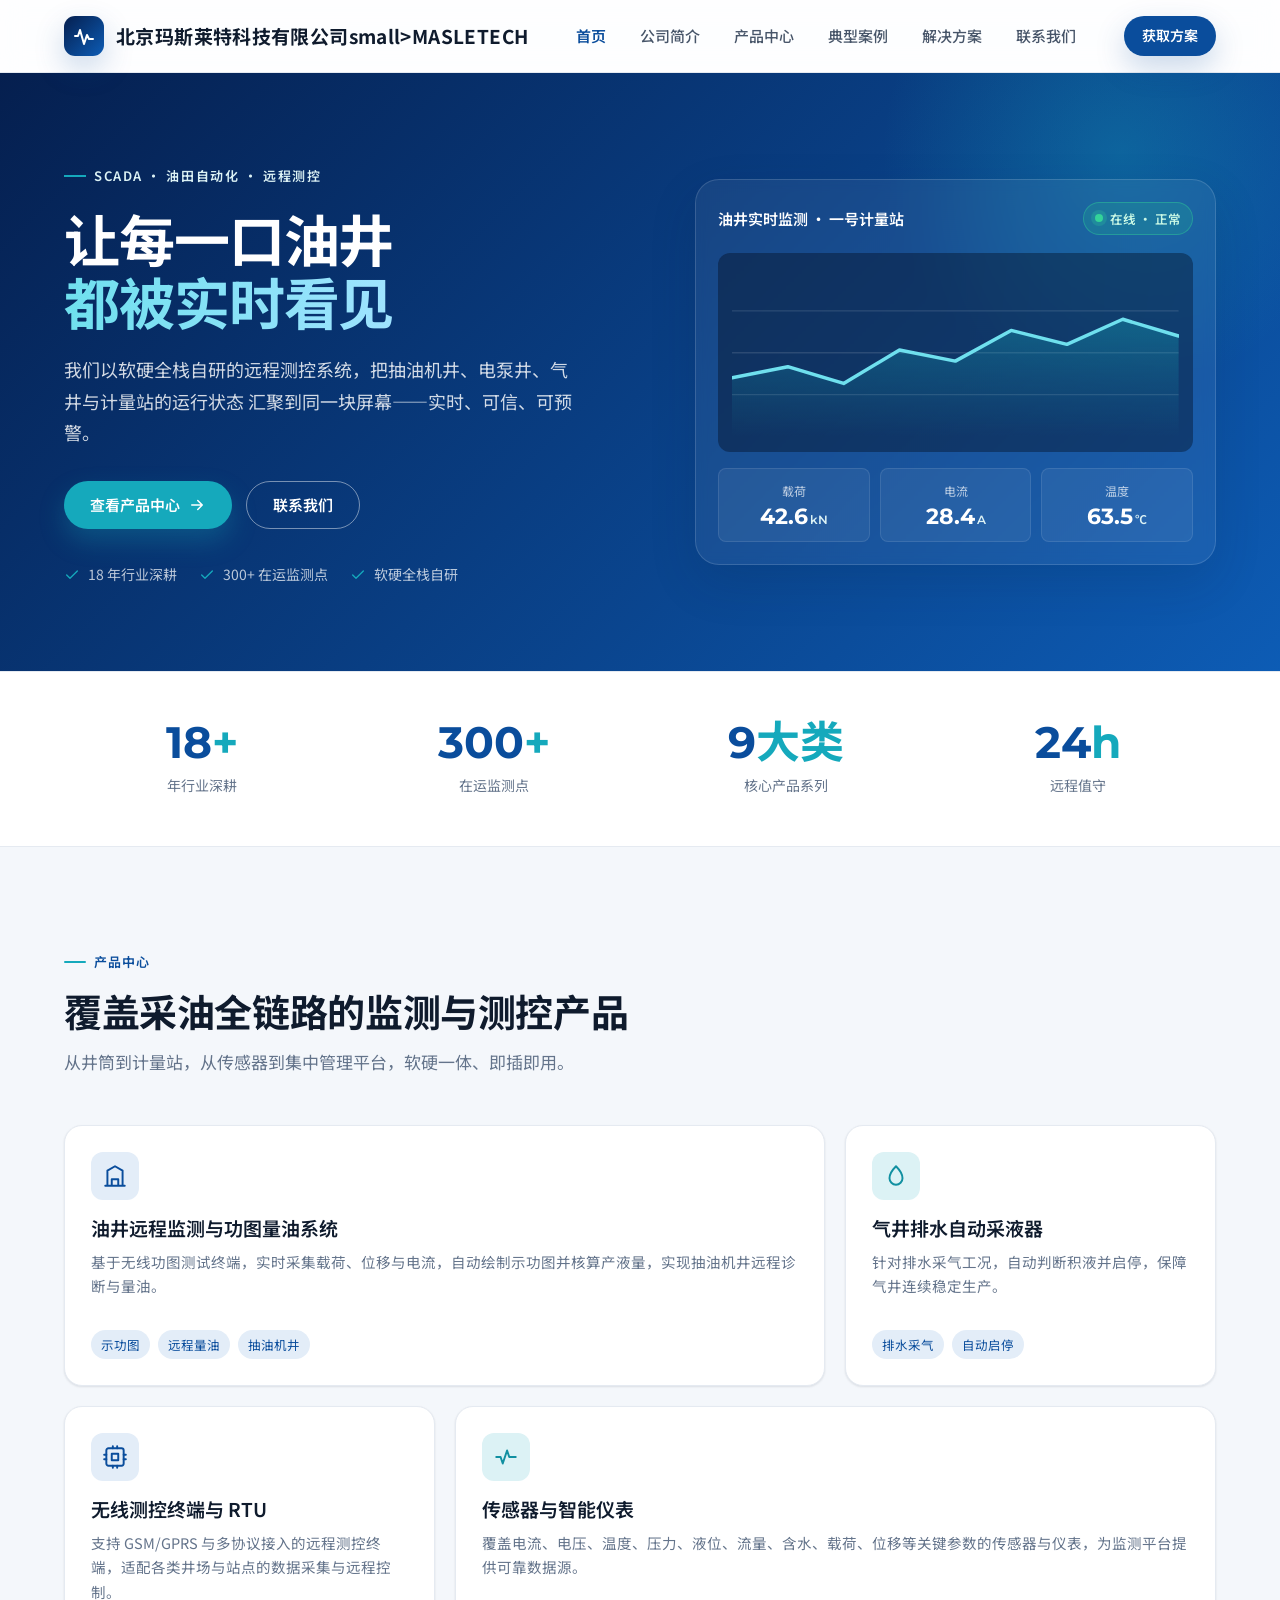
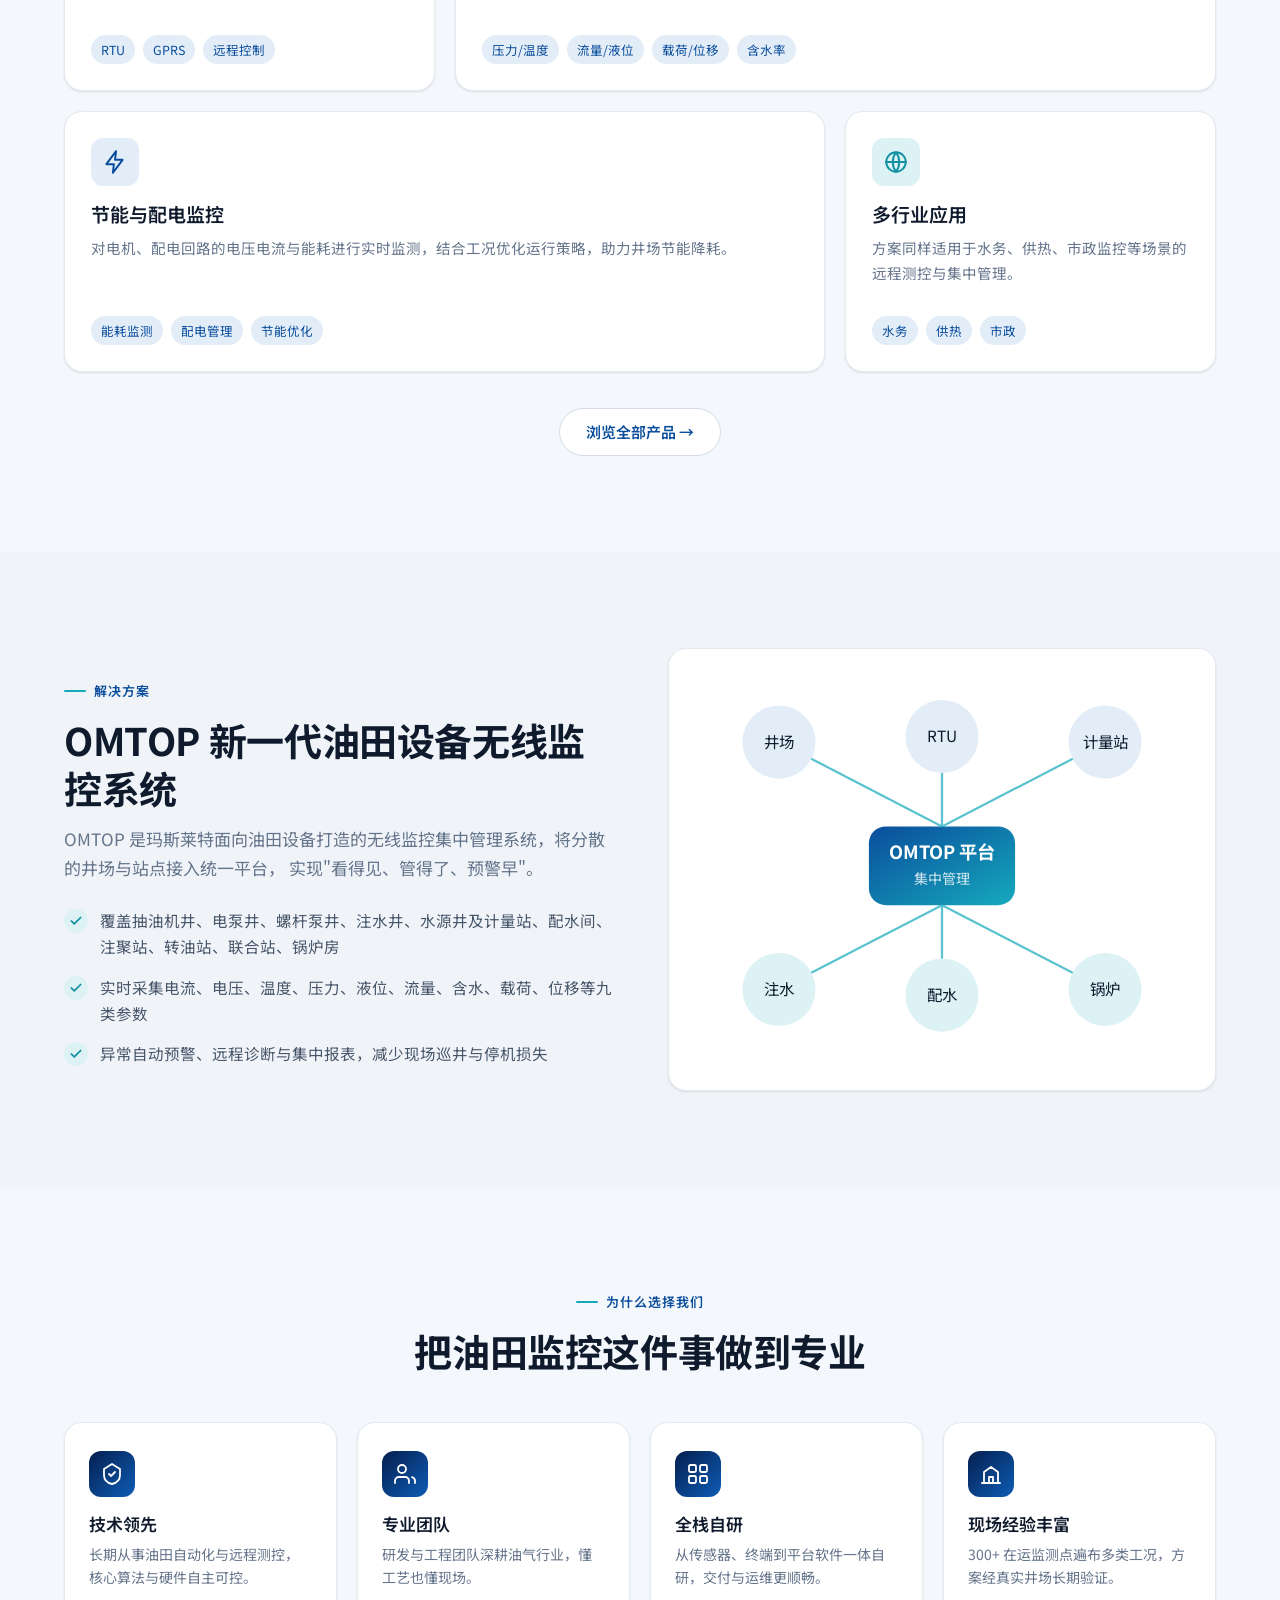
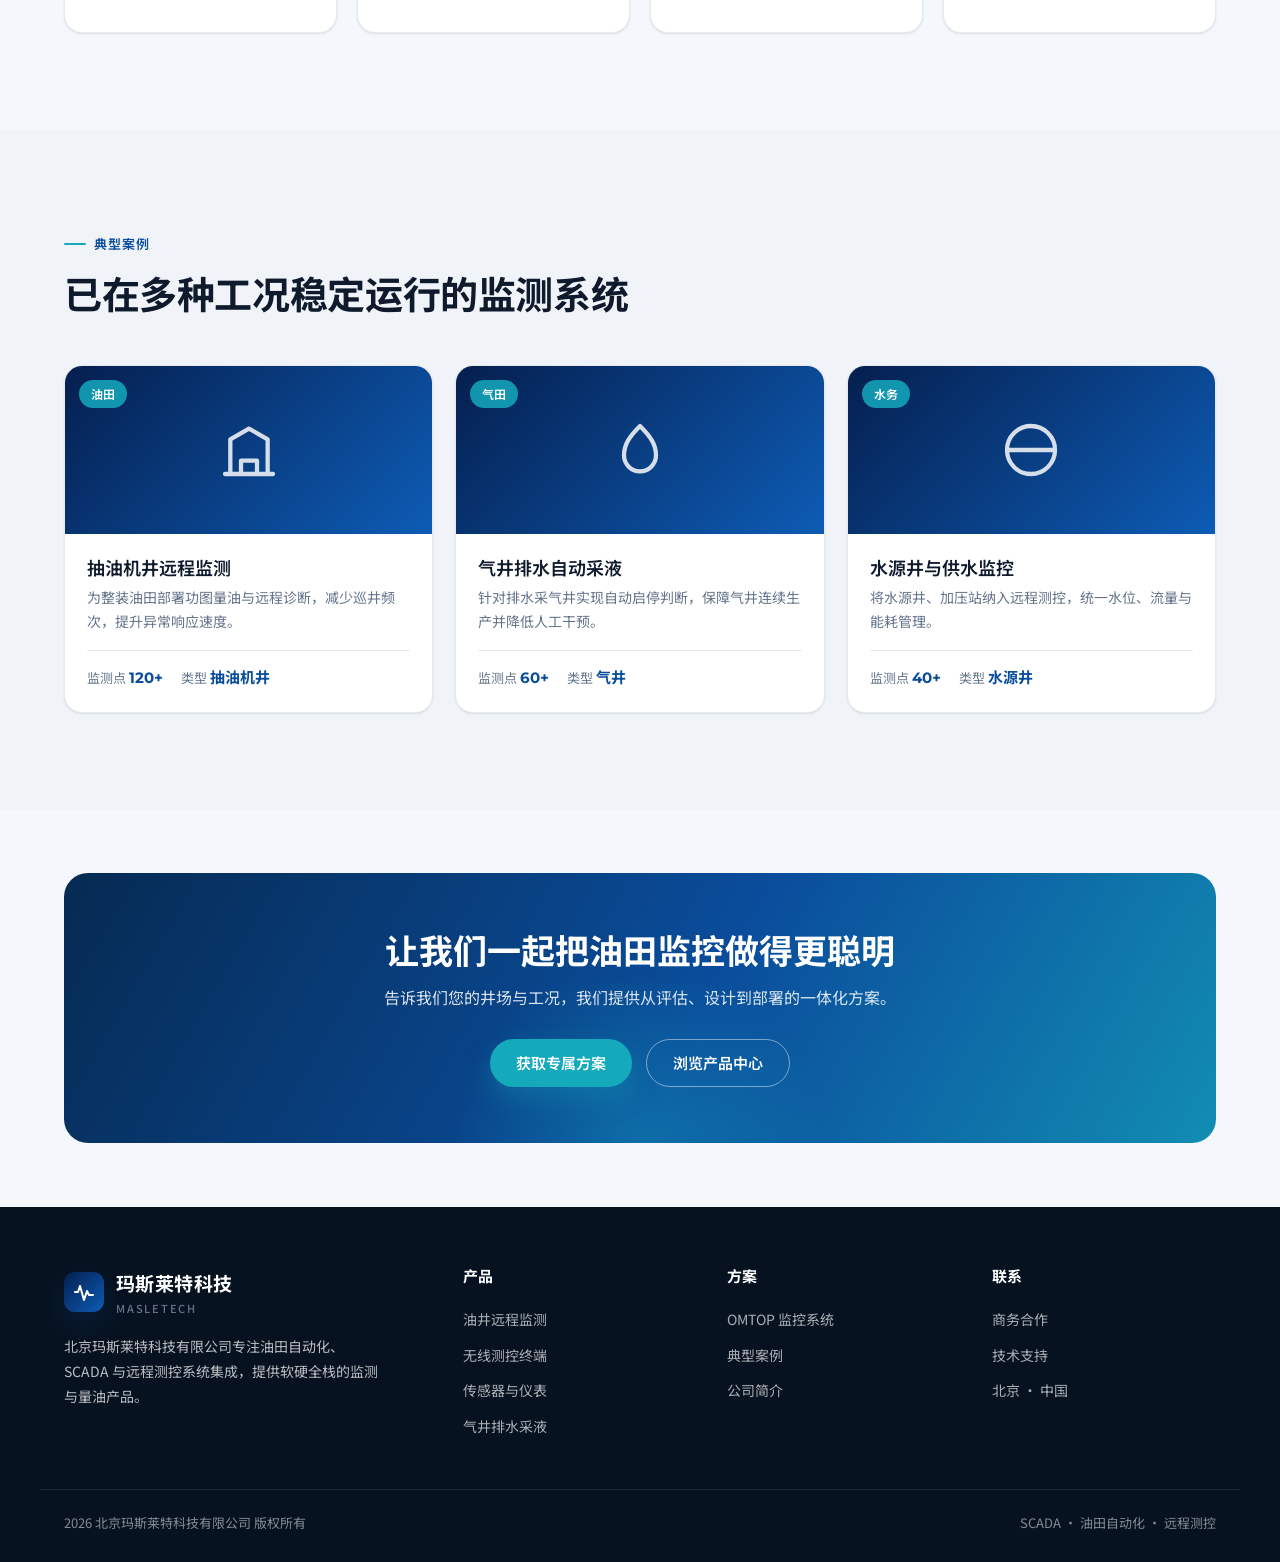
==== commit 87a3568a: "Update index.html" ====
--- a/index.html
+++ b/index.html
@@ -21,7 +21,7 @@
           <path d="M3 12h3l2-6 4 14 3-9 2 4h4"/>
         </svg>
       </span>
-      <span class="brand__name">玛斯莱特科技<small>MASLETECH</small></span>
+      <span class="brand__name">北京玛斯莱特科技有限公司small>MASLETECH</small></span>
     </a>
 
     <nav class="nav" id="nav">
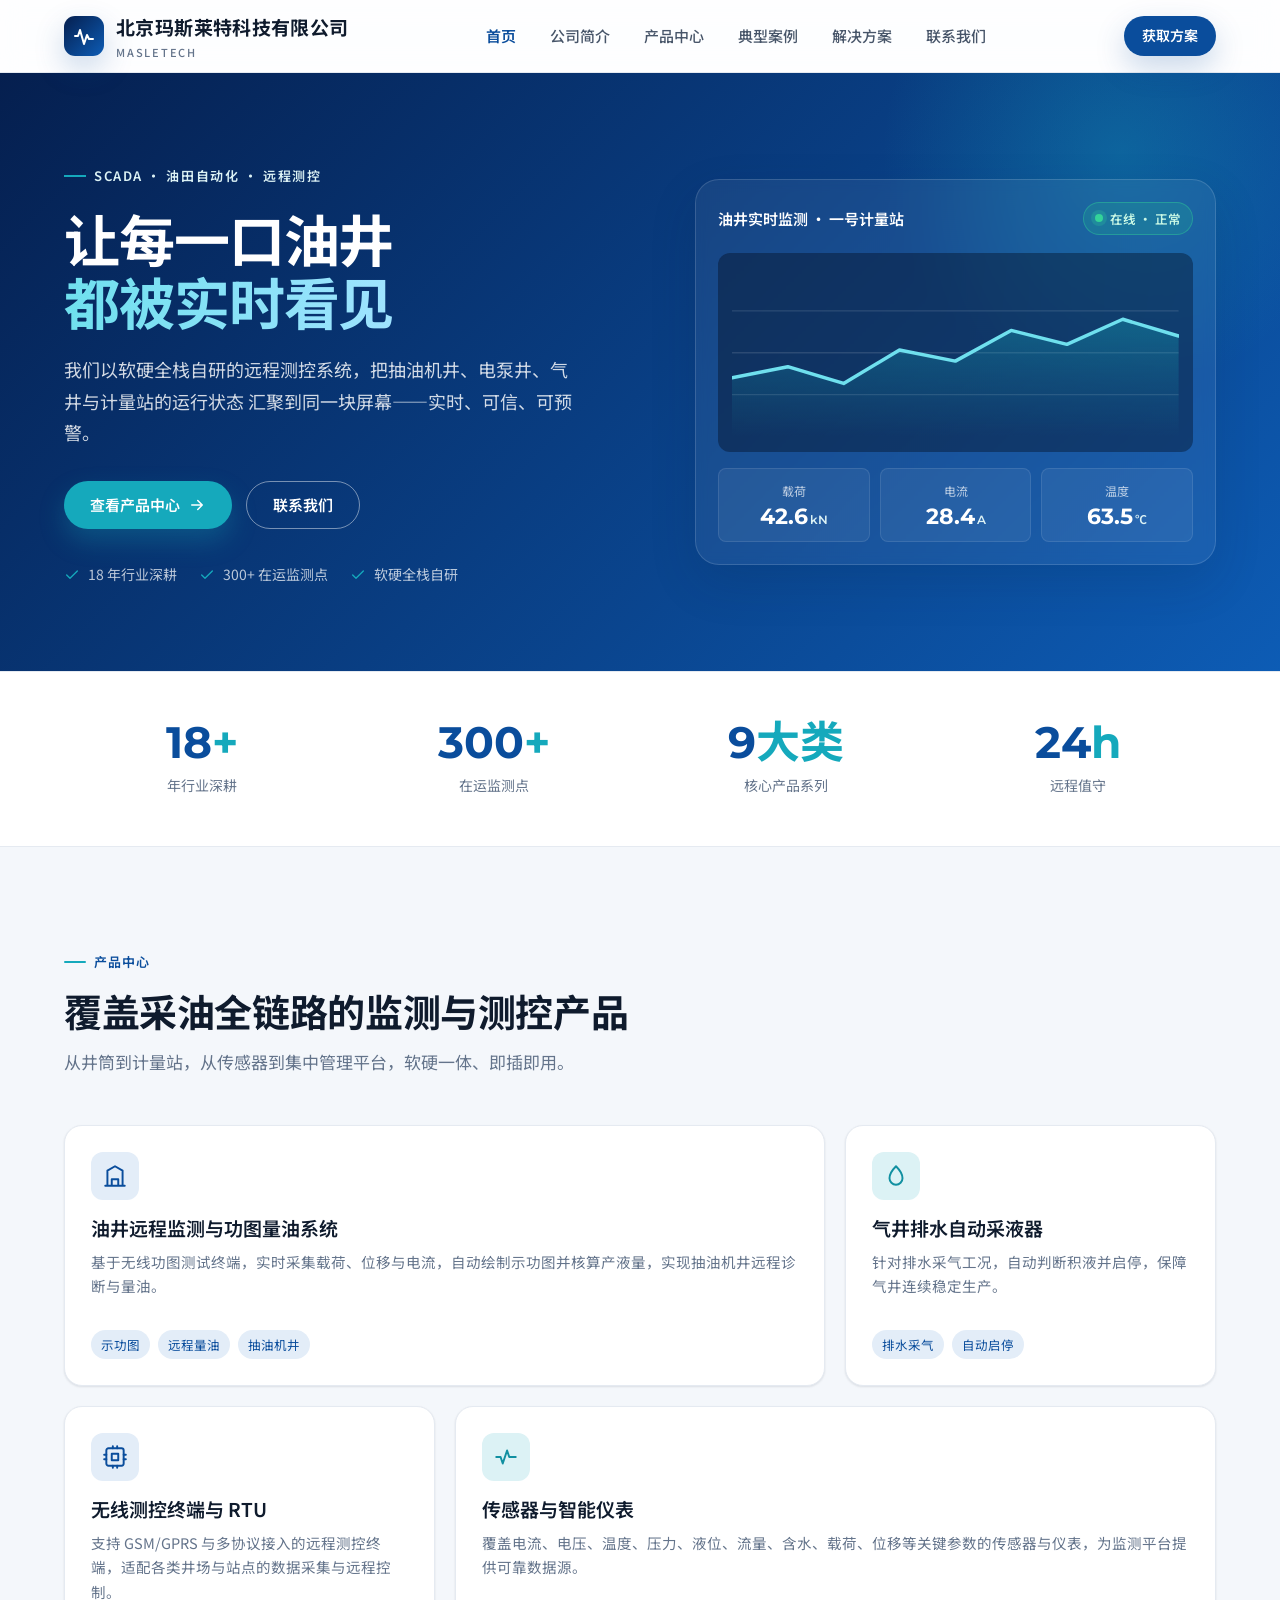
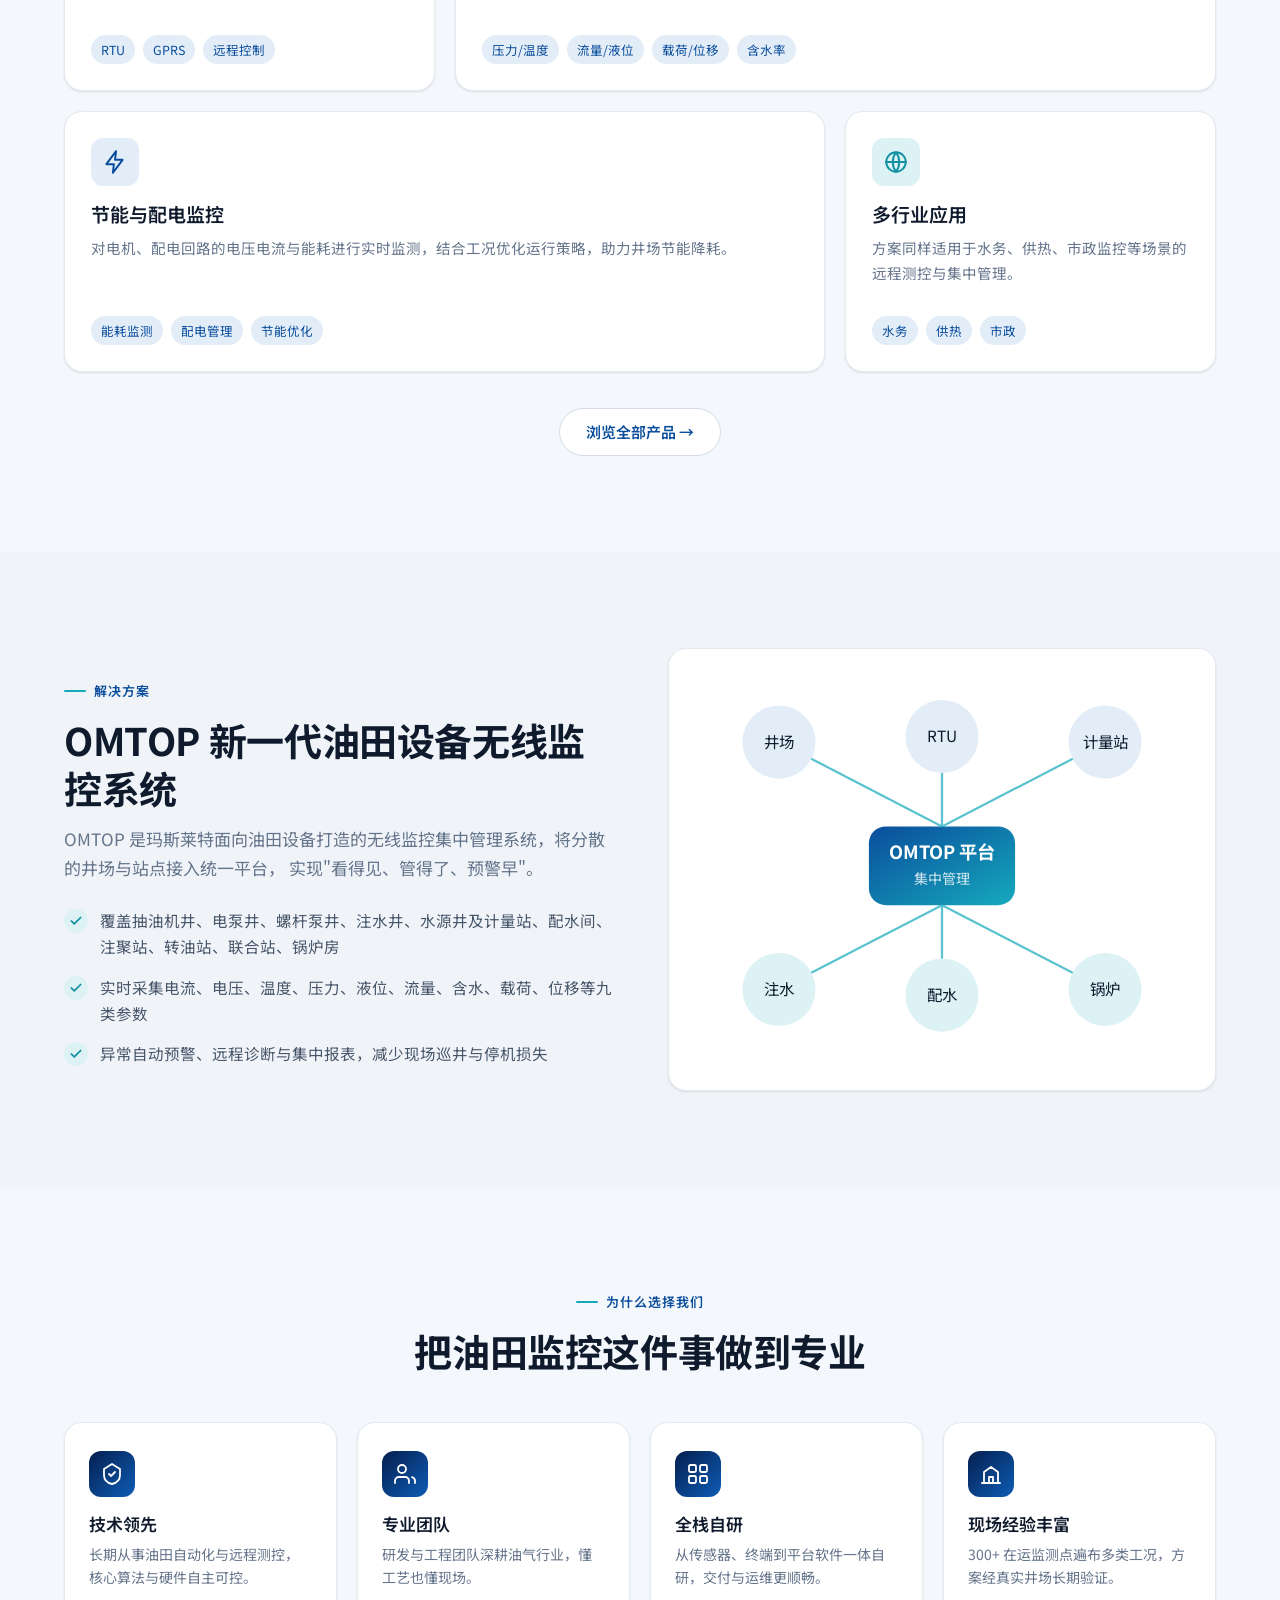
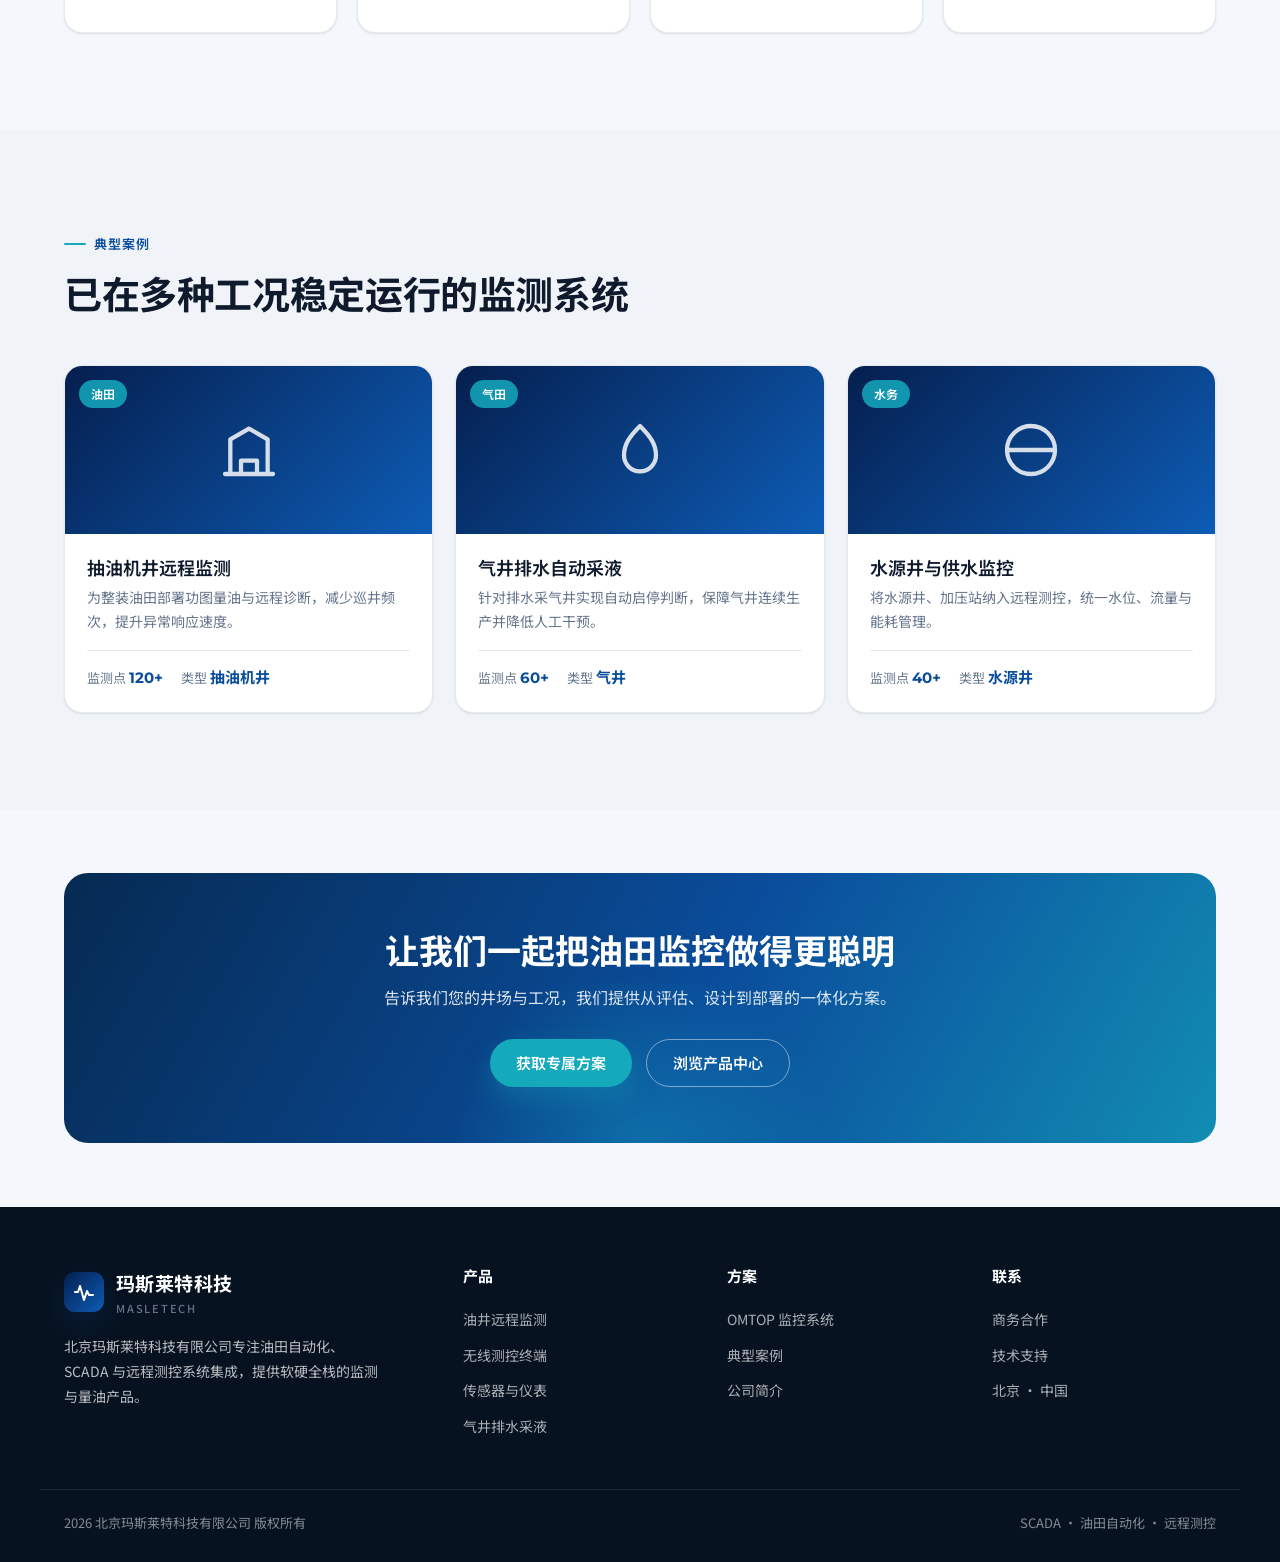
==== commit 2fe1bc03: "Update index.html" ====
--- a/index.html
+++ b/index.html
@@ -21,7 +21,7 @@
           <path d="M3 12h3l2-6 4 14 3-9 2 4h4"/>
         </svg>
       </span>
-      <span class="brand__name">北京玛斯莱特科技有限公司small>MASLETECH</small></span>
+      <span class="brand__name">北京玛斯莱特科技有限公司<small>MASLETECH</small></span>
     </a>
 
     <nav class="nav" id="nav">
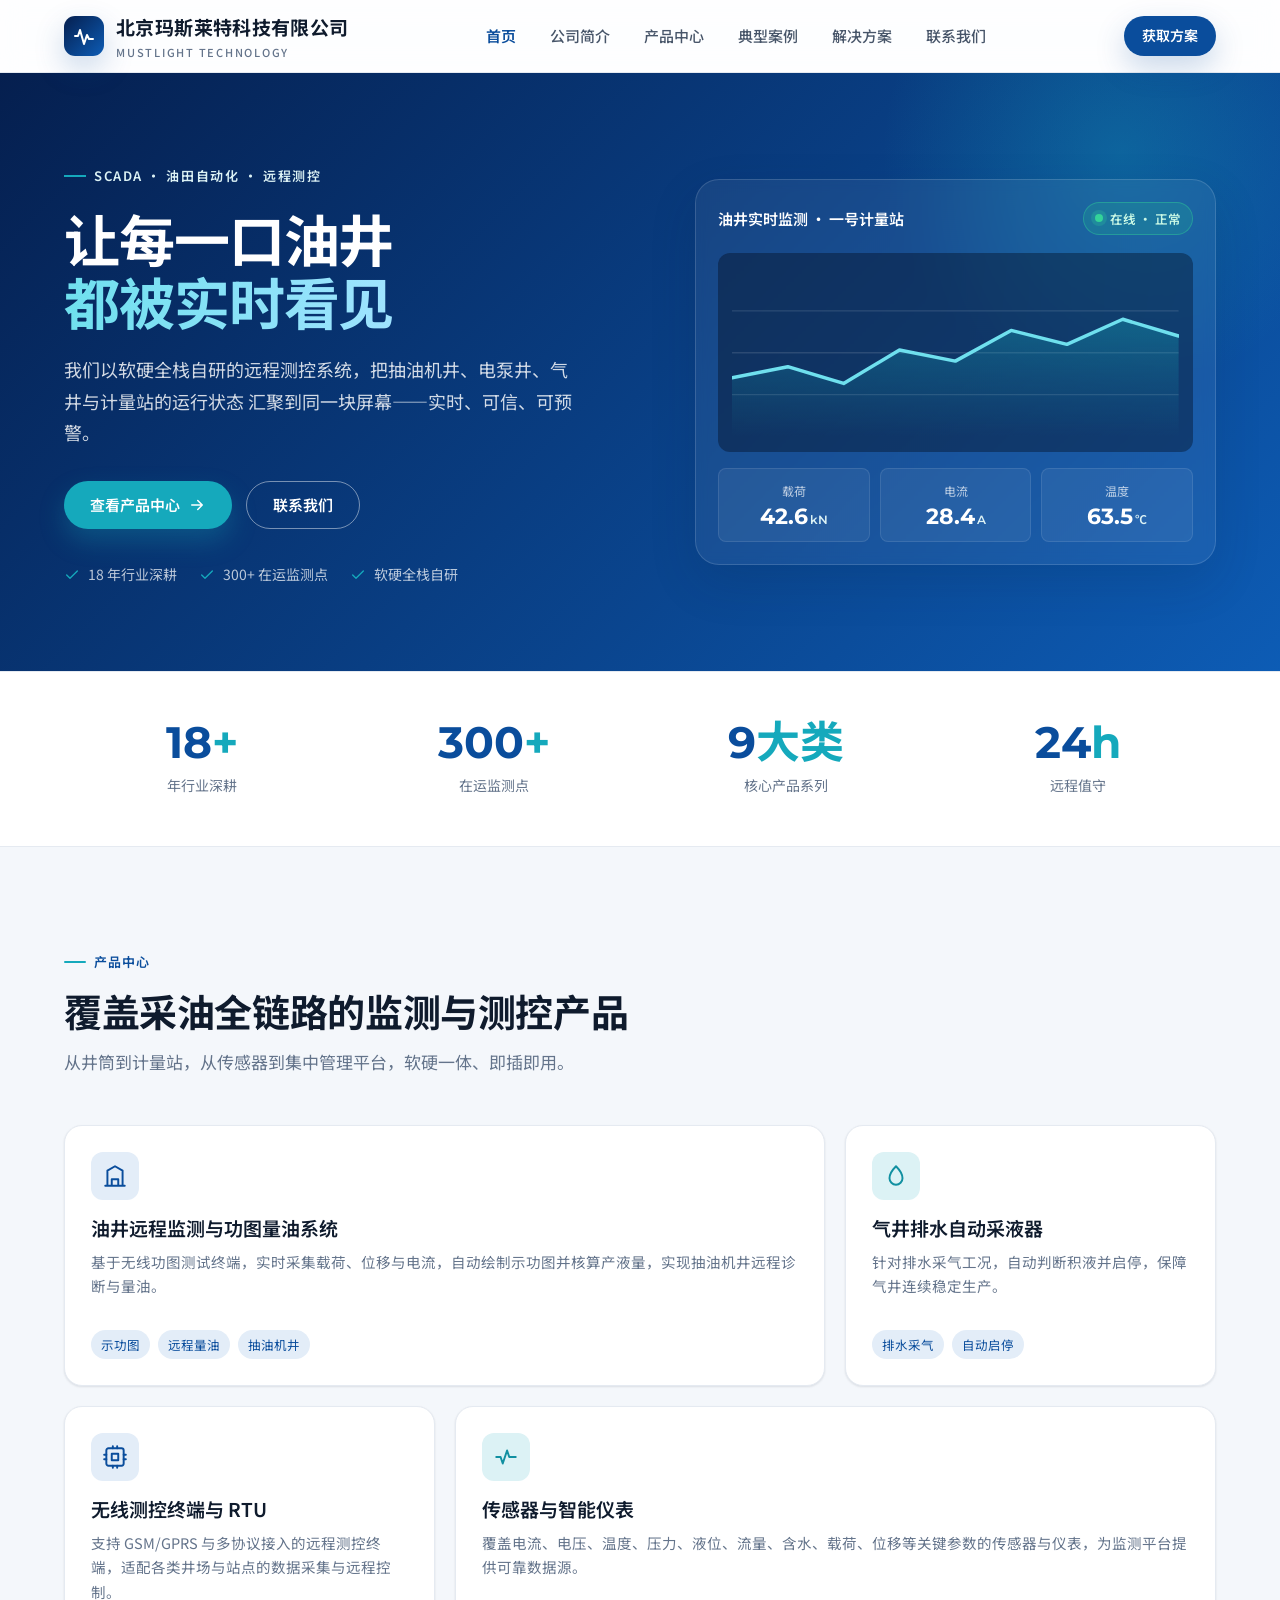
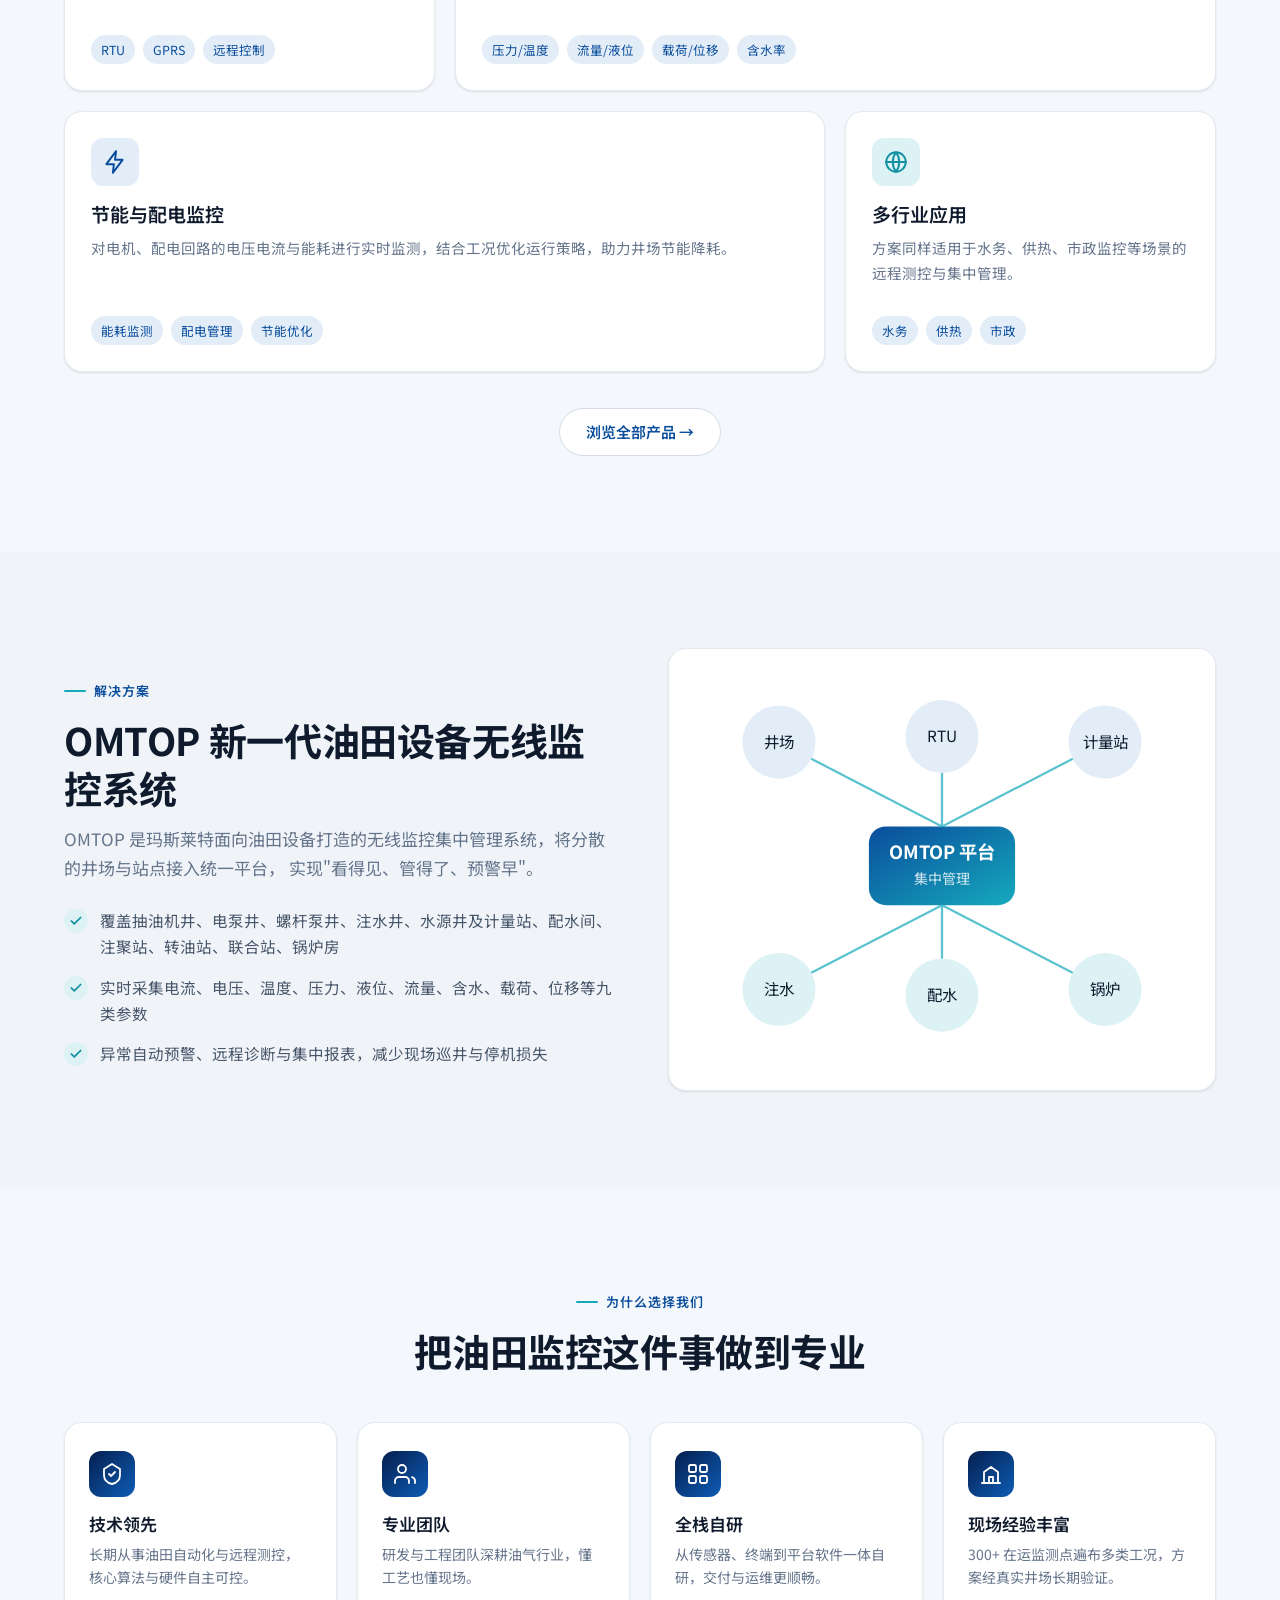
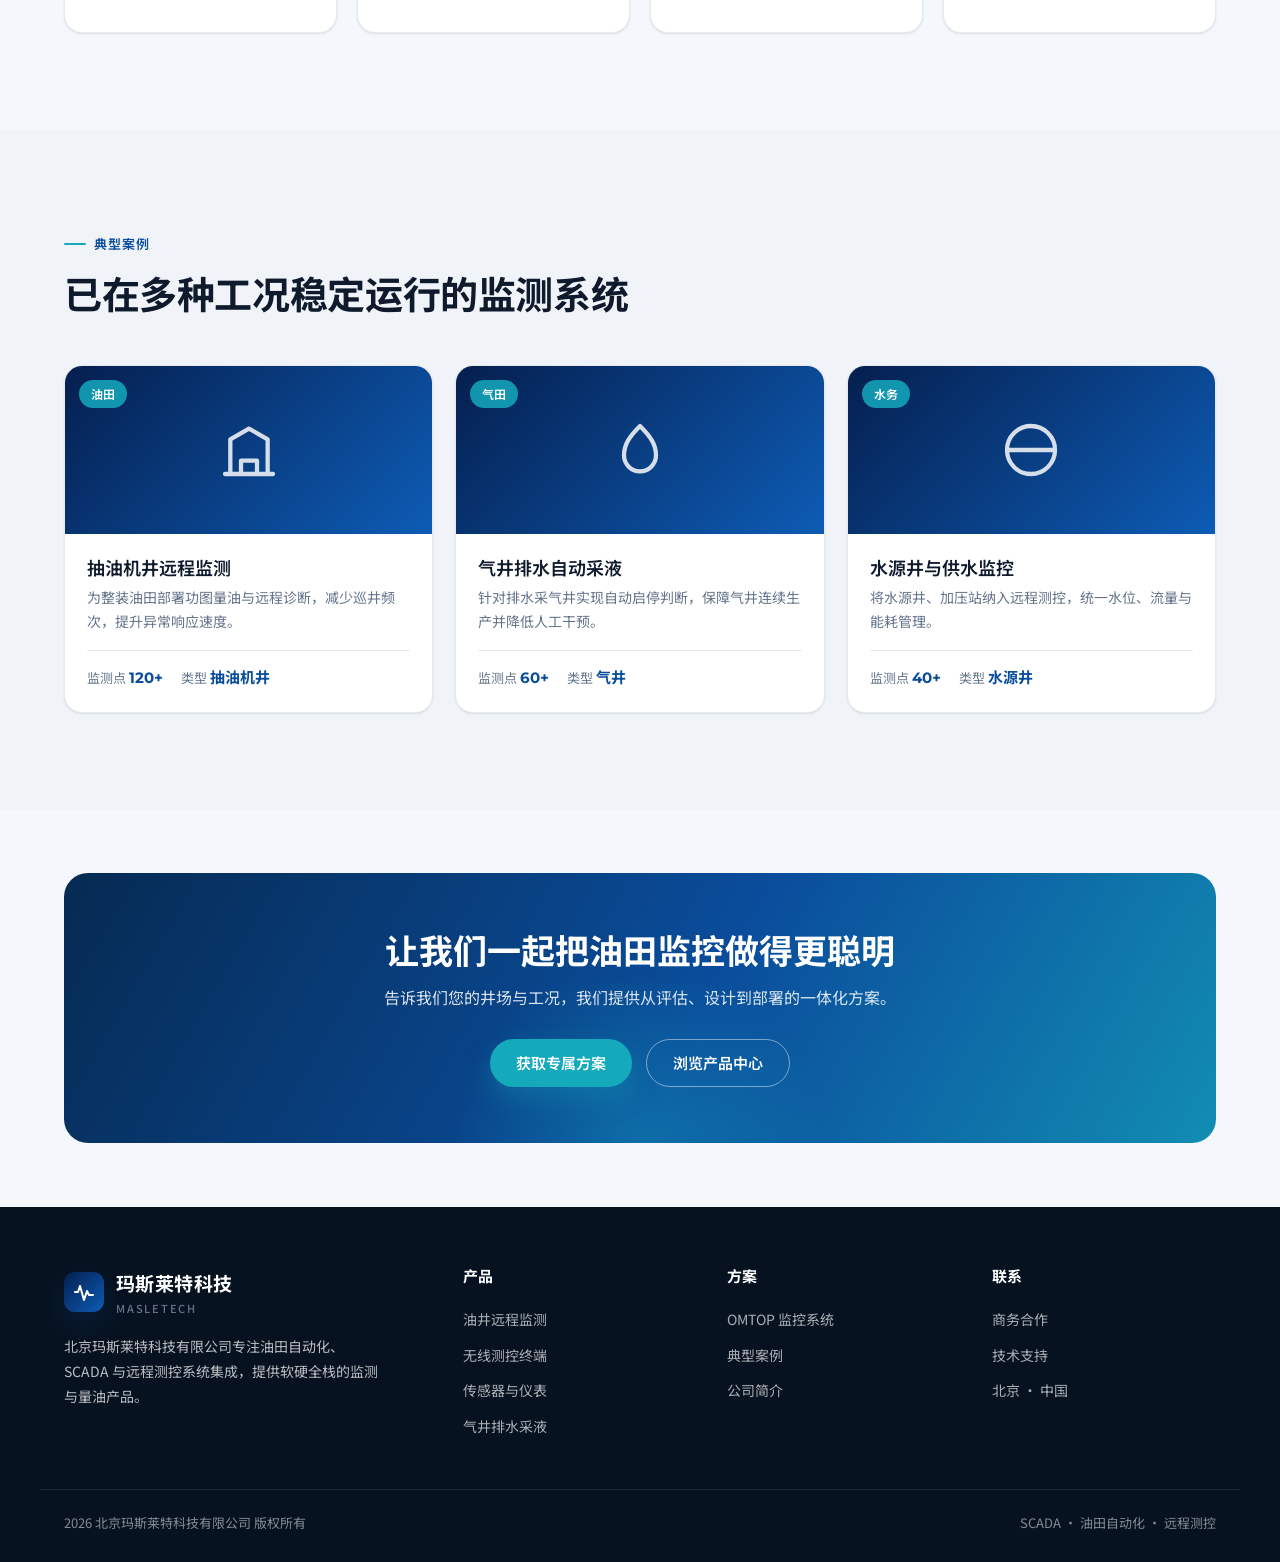
==== commit 5852d468: "Update index.html" ====
--- a/index.html
+++ b/index.html
@@ -21,7 +21,7 @@
           <path d="M3 12h3l2-6 4 14 3-9 2 4h4"/>
         </svg>
       </span>
-      <span class="brand__name">北京玛斯莱特科技有限公司<small>MASLETECH</small></span>
+      <span class="brand__name">北京玛斯莱特科技有限公司<small>MUSTLIGHT TECHNOLOGY</small></span>
     </a>
 
     <nav class="nav" id="nav">
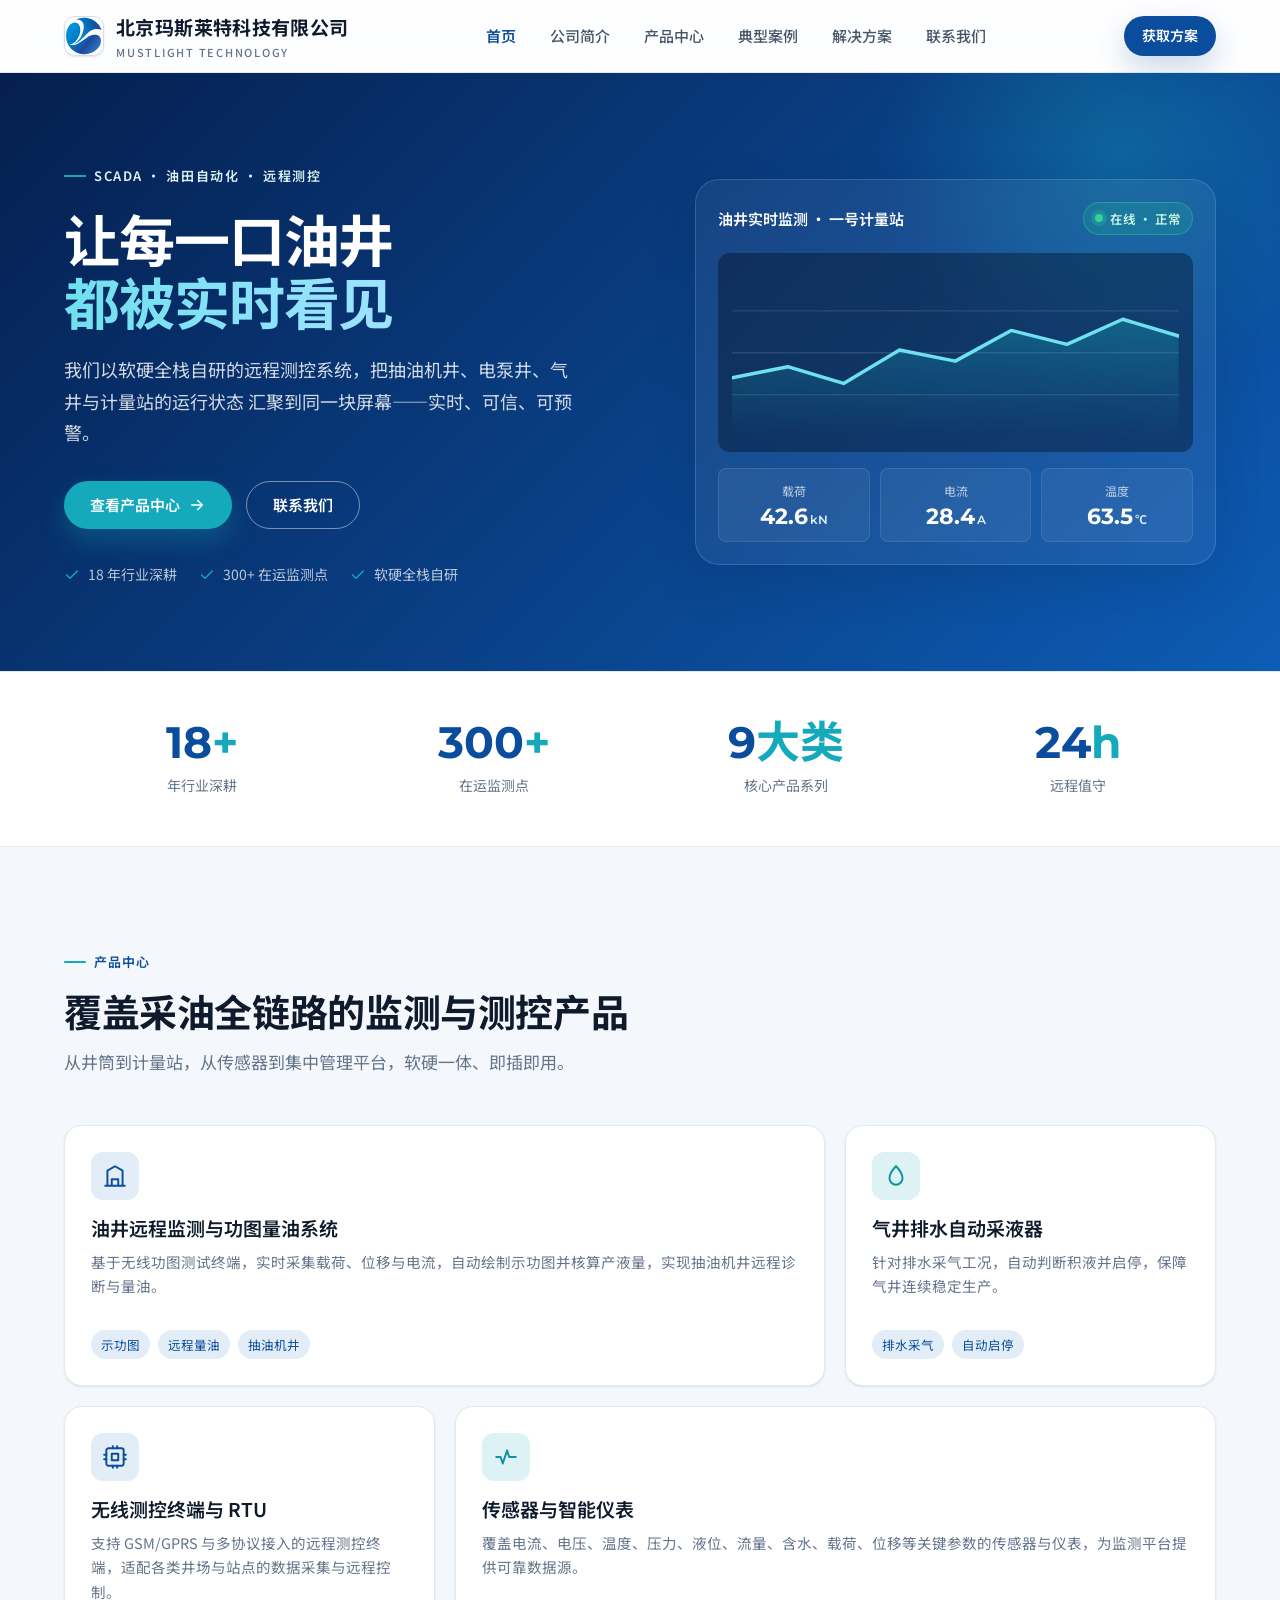
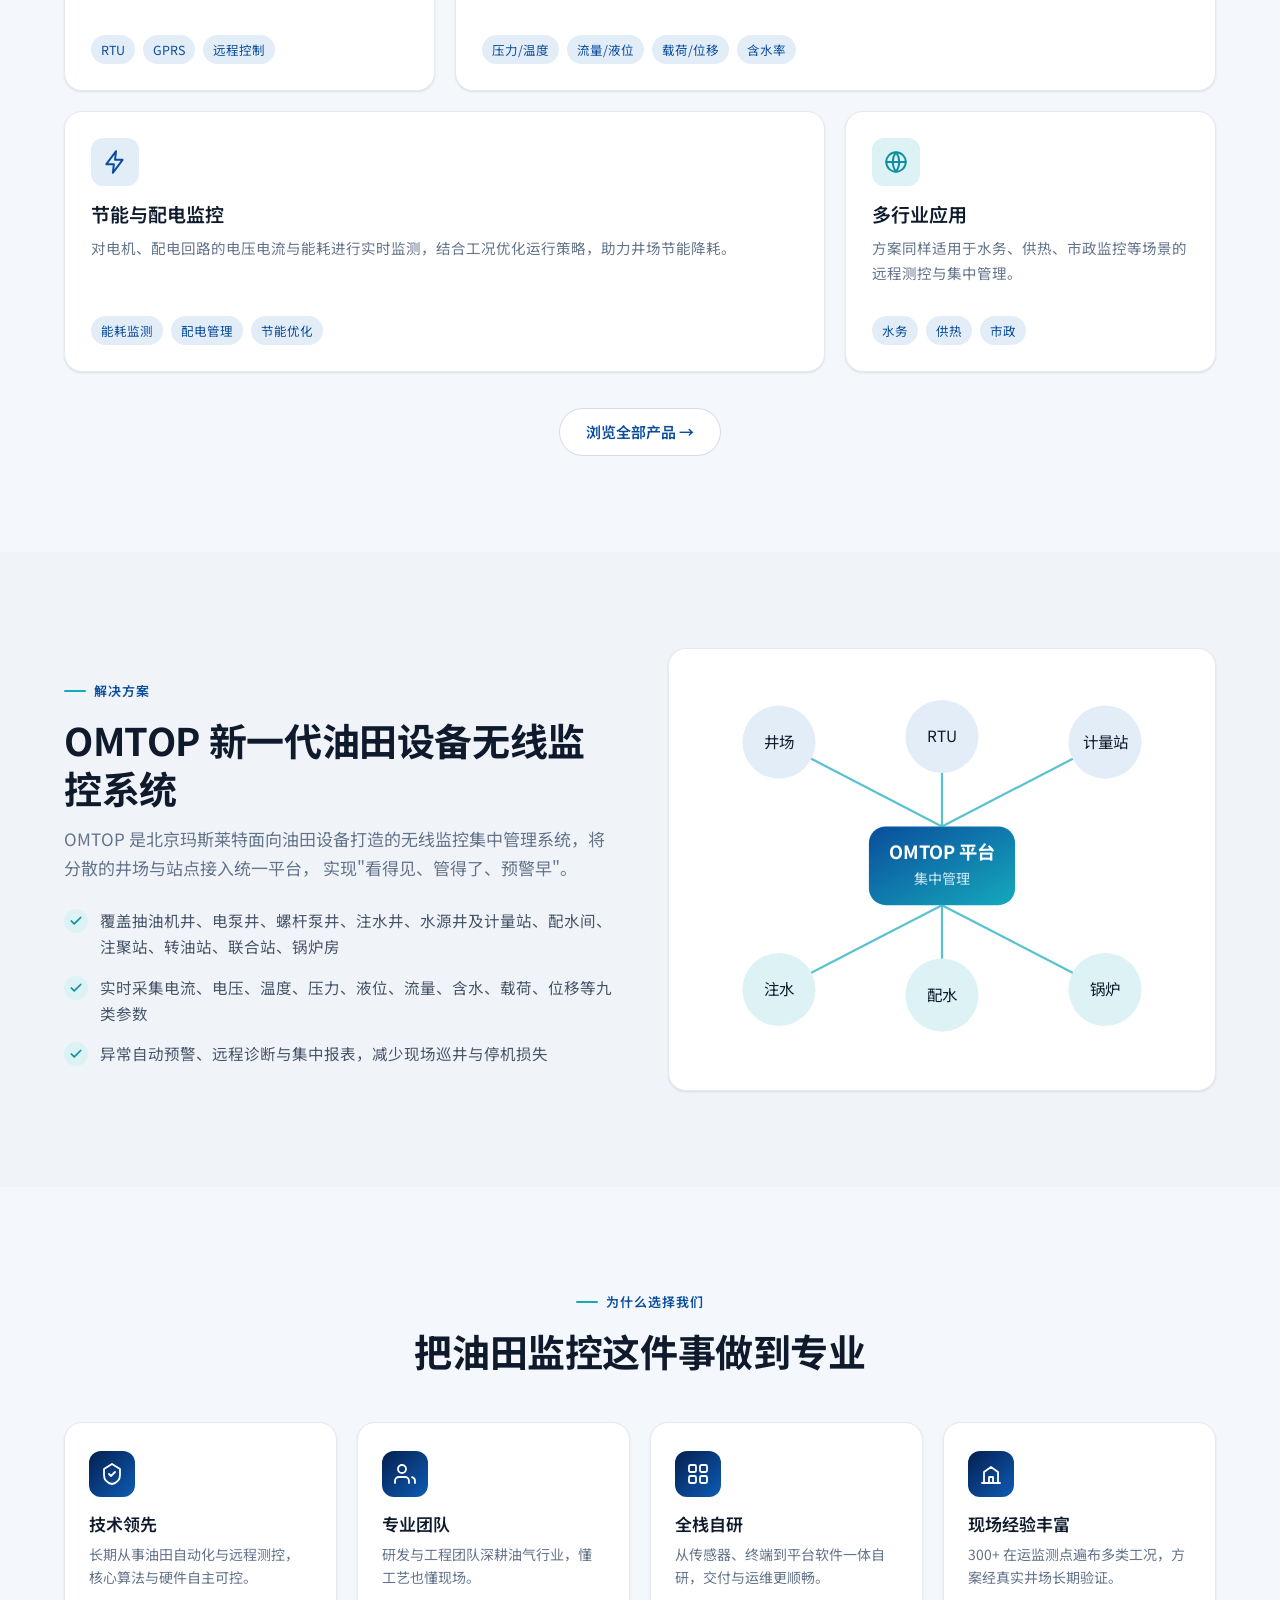
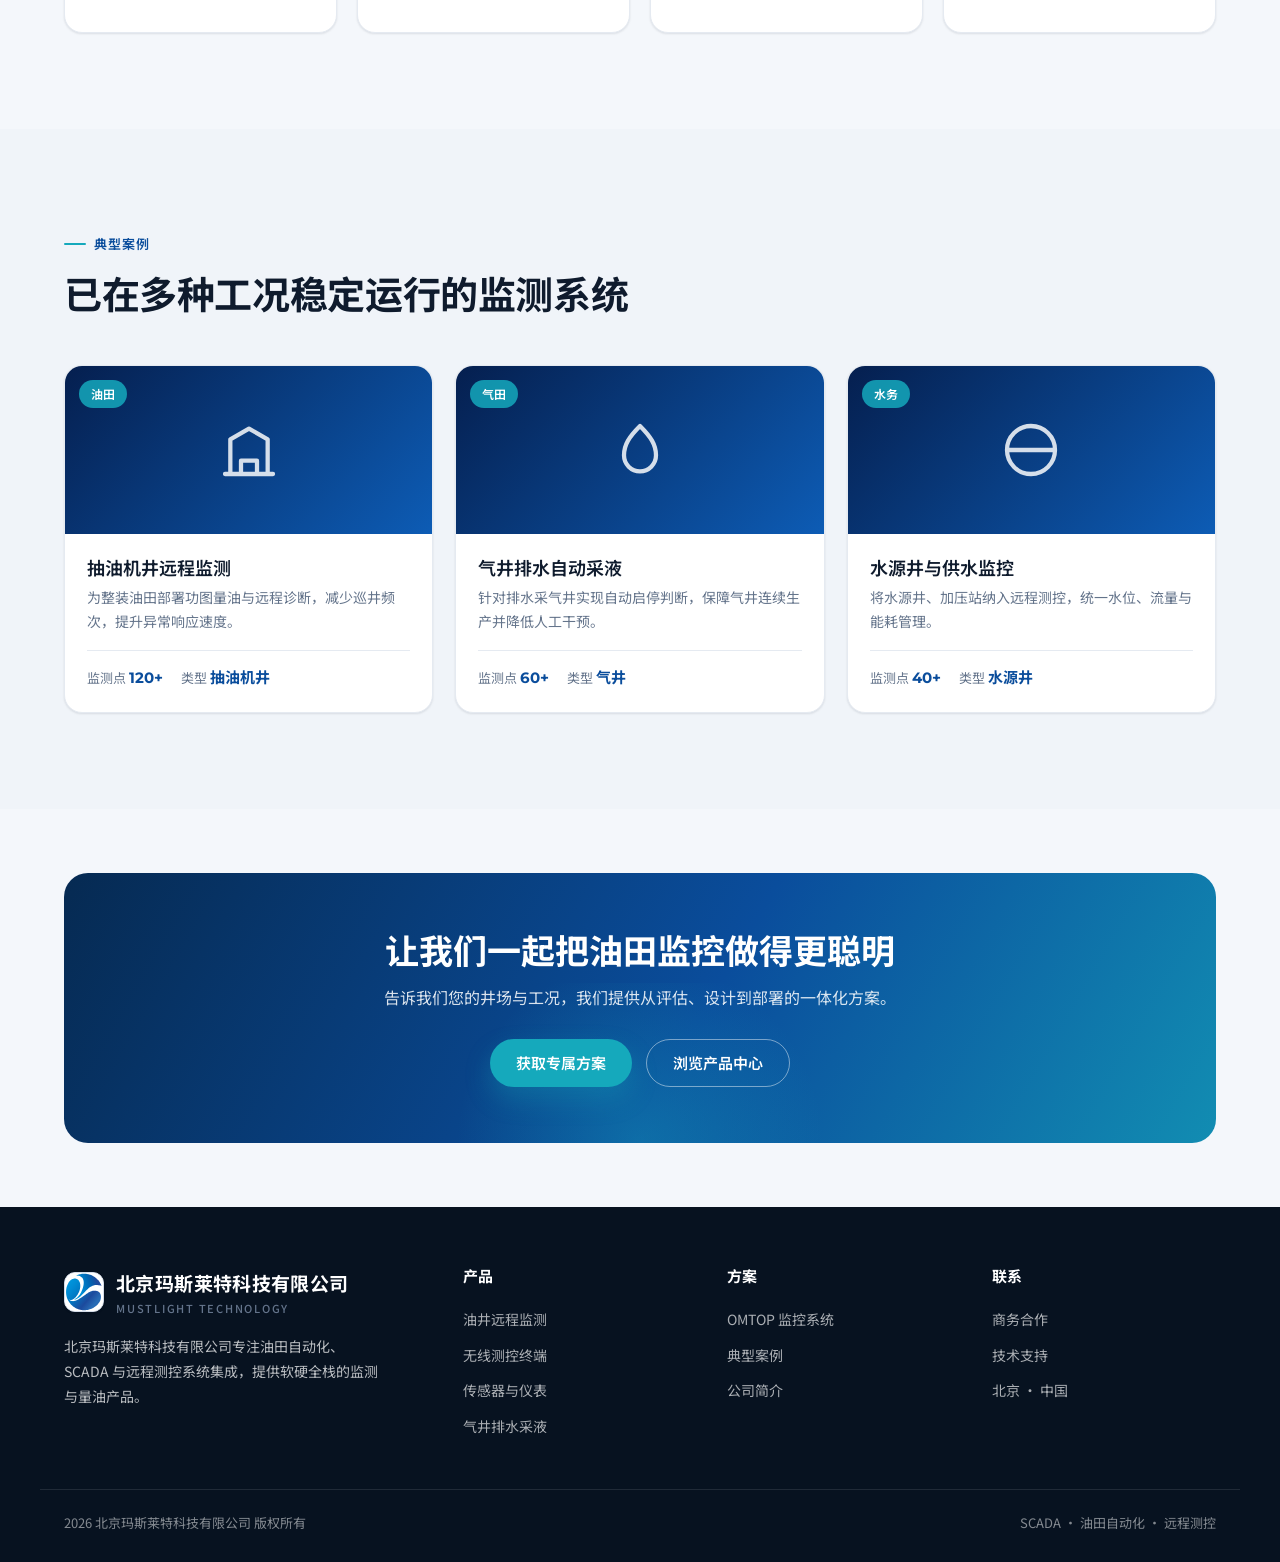
==== commit b2a6c244: "update" ====
--- a/index.html
+++ b/index.html
@@ -4,7 +4,7 @@
 <meta charset="UTF-8" />
 <meta name="viewport" content="width=device-width, initial-scale=1.0" />
 <title>北京玛斯莱特科技有限公司 — 油田自动化 · SCADA · 远程测控</title>
-<meta name="description" content="北京玛斯莱特科技专注油田自动化、SCADA 与远程测控系统集成，提供油井远程监测、功图量油、无线测控终端、传感器仪表等软硬全栈产品。" />
+<meta name="description" content="北京玛斯莱特科技有限公司专注油田自动化、SCADA 与远程测控系统集成，提供油井远程监测、功图量油、无线测控终端、传感器仪表等软硬全栈产品。" />
 <link rel="preconnect" href="https://fonts.googleapis.com" />
 <link rel="preconnect" href="https://fonts.gstatic.com" crossorigin />
 <link href="https://fonts.googleapis.com/css2?family=Montserrat:wght@600;700&family=Noto+Sans+SC:wght@400;500;600;700&display=swap" rel="stylesheet" />
@@ -15,11 +15,9 @@
 <!-- ============ 头部 / 导航 ============ -->
 <header class="header">
   <div class="container header__inner">
-    <a class="brand" href="index.html" aria-label="玛斯莱特科技 首页">
+    <a class="brand" href="index.html" aria-label="北京玛斯莱特科技有限公司 首页">
       <span class="brand__mark" aria-hidden="true">
-        <svg viewBox="0 0 24 24" fill="none" stroke="#fff" stroke-width="2" stroke-linecap="round" stroke-linejoin="round">
-          <path d="M3 12h3l2-6 4 14 3-9 2 4h4"/>
-        </svg>
+        <img class="brand__logo" src="assets/LOGO.svg" alt="北京玛斯莱特科技有限公司" />
       </span>
       <span class="brand__name">北京玛斯莱特科技有限公司<small>MUSTLIGHT TECHNOLOGY</small></span>
     </a>
@@ -213,7 +211,7 @@
       <span class="eyebrow">解决方案</span>
       <h2 class="section-title">OMTOP 新一代油田设备无线监控系统</h2>
       <p class="section-sub">
-        OMTOP 是玛斯莱特面向油田设备打造的无线监控集中管理系统，将分散的井场与站点接入统一平台，
+        OMTOP 是北京玛斯莱特面向油田设备打造的无线监控集中管理系统，将分散的井场与站点接入统一平台，
         实现"看得见、管得了、预警早"。
       </p>
       <ul class="solution__list">
@@ -367,9 +365,9 @@
     <div>
       <a class="brand" href="index.html">
         <span class="brand__mark" aria-hidden="true">
-          <svg viewBox="0 0 24 24" fill="none" stroke="#fff" stroke-width="2" stroke-linecap="round" stroke-linejoin="round"><path d="M3 12h3l2-6 4 14 3-9 2 4h4"/></svg>
-        </span>
-        <span class="brand__name">玛斯莱特科技<small>MASLETECH</small></span>
+          <img class="brand__logo" src="assets/LOGO.svg" alt="北京玛斯莱特科技有限公司" />
+        </span>
+        <span class="brand__name">北京玛斯莱特科技有限公司<small>MUSTLIGHT TECHNOLOGY</small></span>
       </a>
       <p class="footer__about">北京玛斯莱特科技有限公司专注油田自动化、SCADA 与远程测控系统集成，提供软硬全栈的监测与量油产品。</p>
     </div>
--- a/assets/css/styles.css
+++ b/assets/css/styles.css
@@ -172,12 +172,14 @@
 .brand__mark {
   width: 40px; height: 40px;
   border-radius: 11px;
-  background: var(--grad-hero);
+  background: #fff;
+  border: 1px solid var(--line-strong);
   display: grid; place-items: center;
-  box-shadow: var(--sh-brand);
+  box-shadow: var(--sh-sm);
   flex: none;
-}
-.brand__mark svg { width: 24px; height: 24px; }
+  overflow: hidden;
+}
+.brand__logo { width: 100%; height: 100%; object-fit: contain; }
 .brand__name { font-size: 19px; font-weight: 700; color: var(--ink); letter-spacing: 0.02em; }
 .brand__name small { display: block; font-size: 11px; font-weight: 500; color: var(--muted); letter-spacing: 0.16em; }
 
@@ -679,12 +681,18 @@
   :root { --section-y: 64px; }
   .nav, .header__cta .btn--outline { display: none; }
   .nav-toggle { display: grid; }
+  .header__inner { height: 60px; }
+  .brand { gap: 9px; min-width: 0; }
+  .brand__mark { width: 34px; height: 34px; border-radius: 9px; }
+  .brand__name { font-size: 15px; line-height: 1.15; white-space: nowrap; }
+  .brand__name small { display: none; }
+  .header__cta .btn--primary { display: none; }
   .nav.open {
     display: flex;
     flex-direction: column;
     align-items: stretch;
     position: absolute;
-    top: 72px; left: 0; right: 0;
+    top: 60px; left: 0; right: 0;
     background: #fff;
     border-bottom: 1px solid var(--line);
     padding: 12px var(--gutter) 18px;
